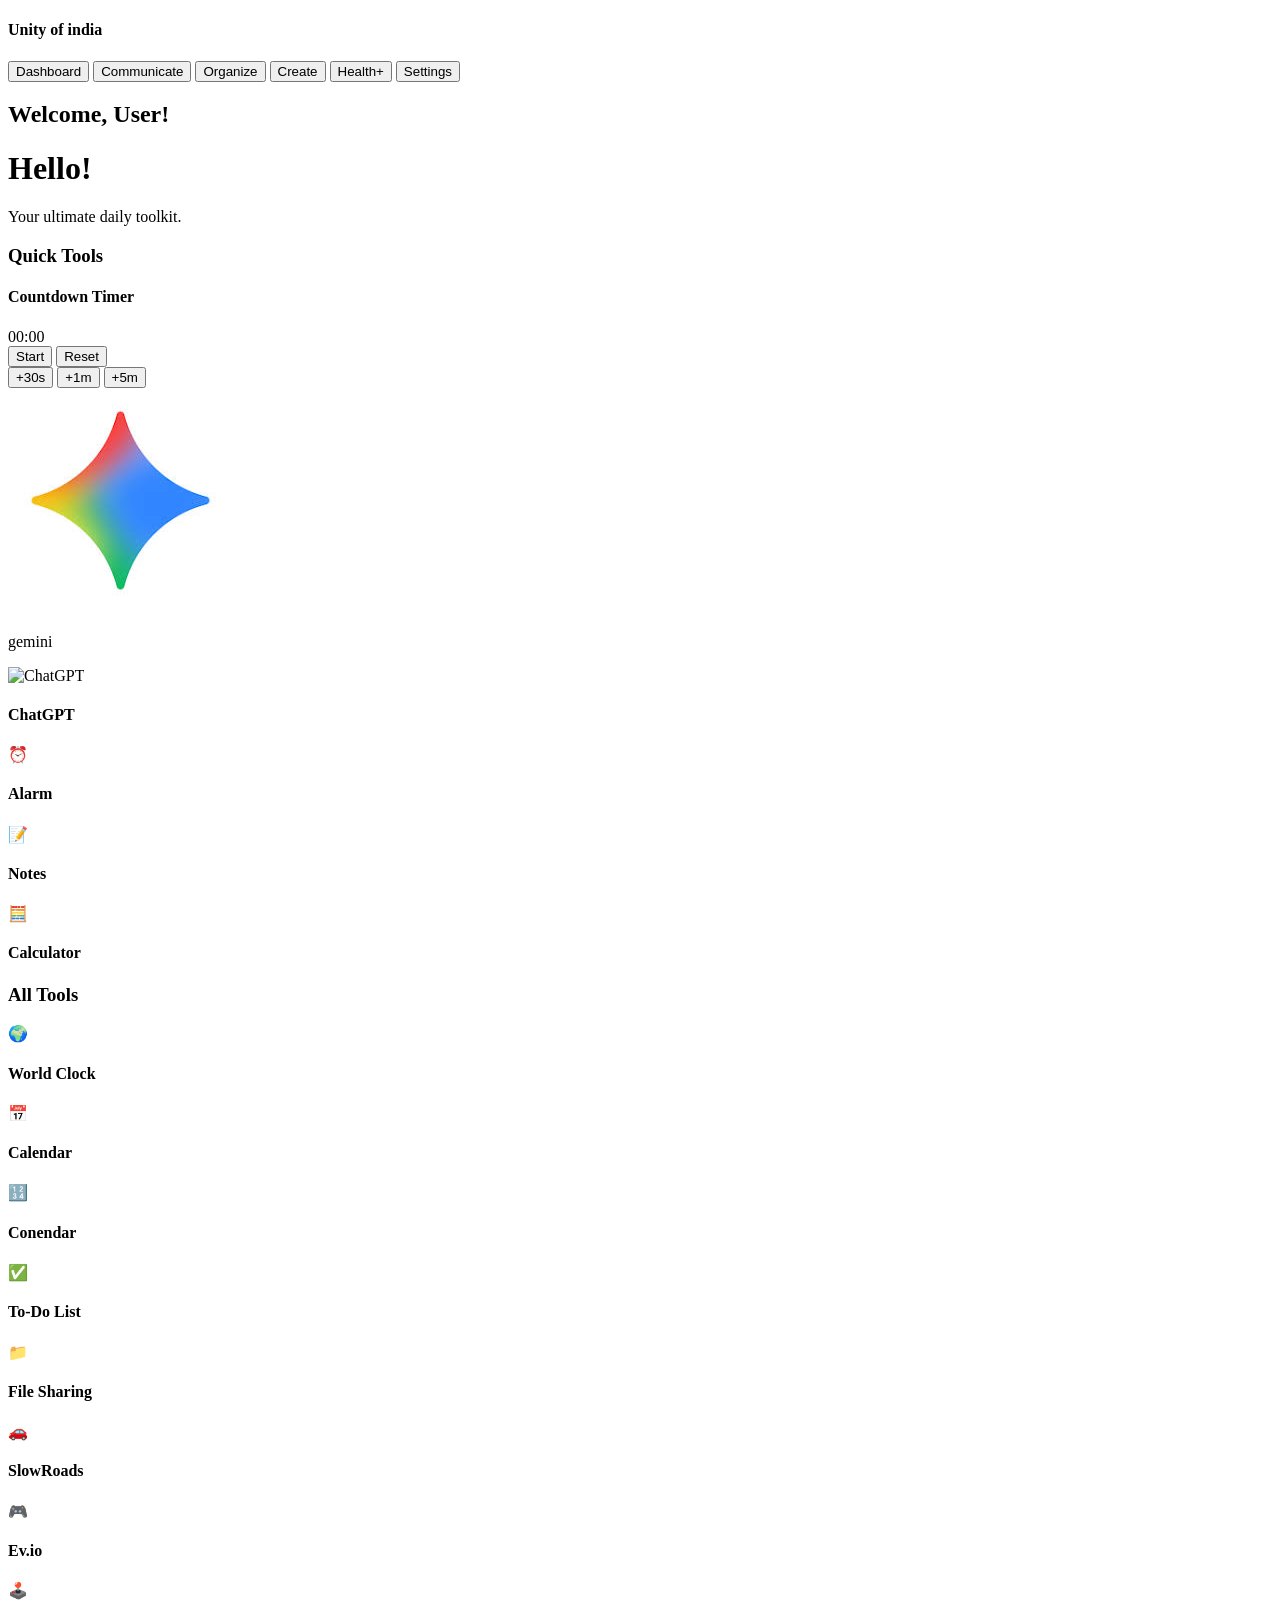
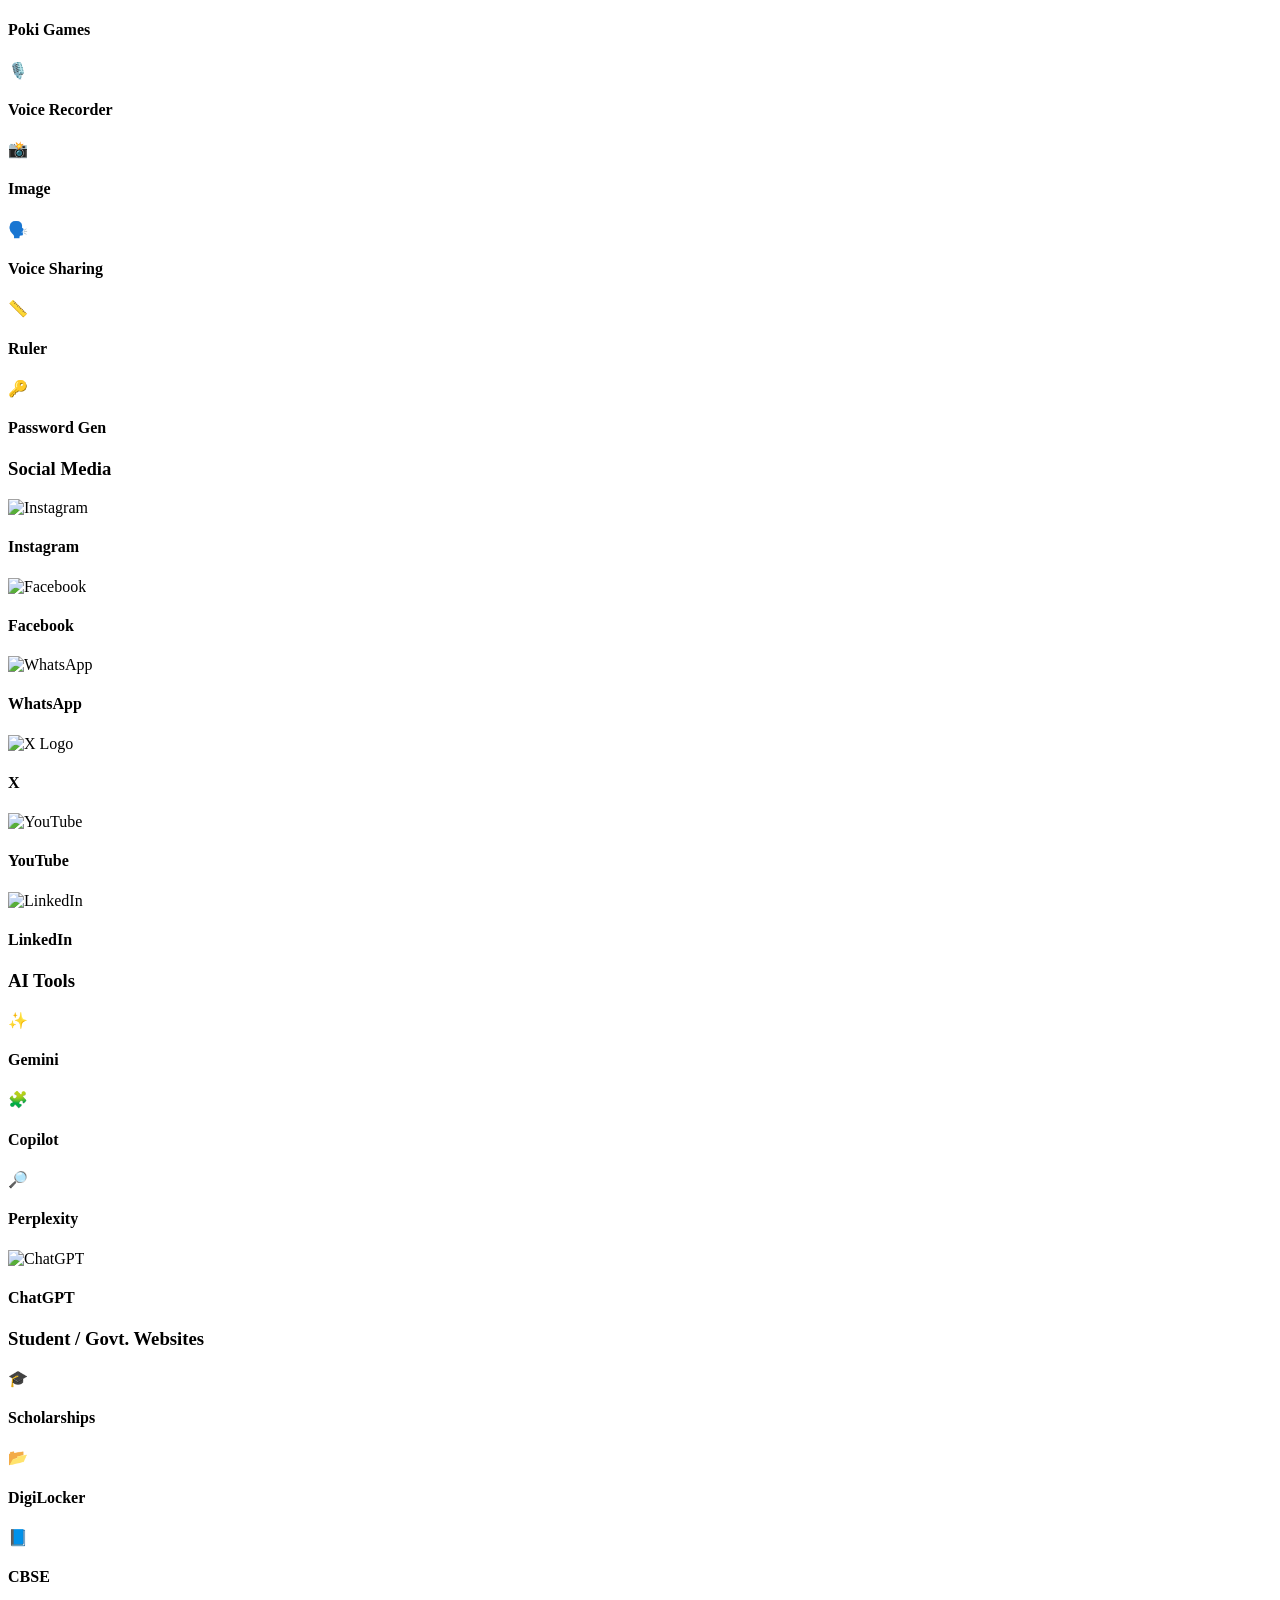
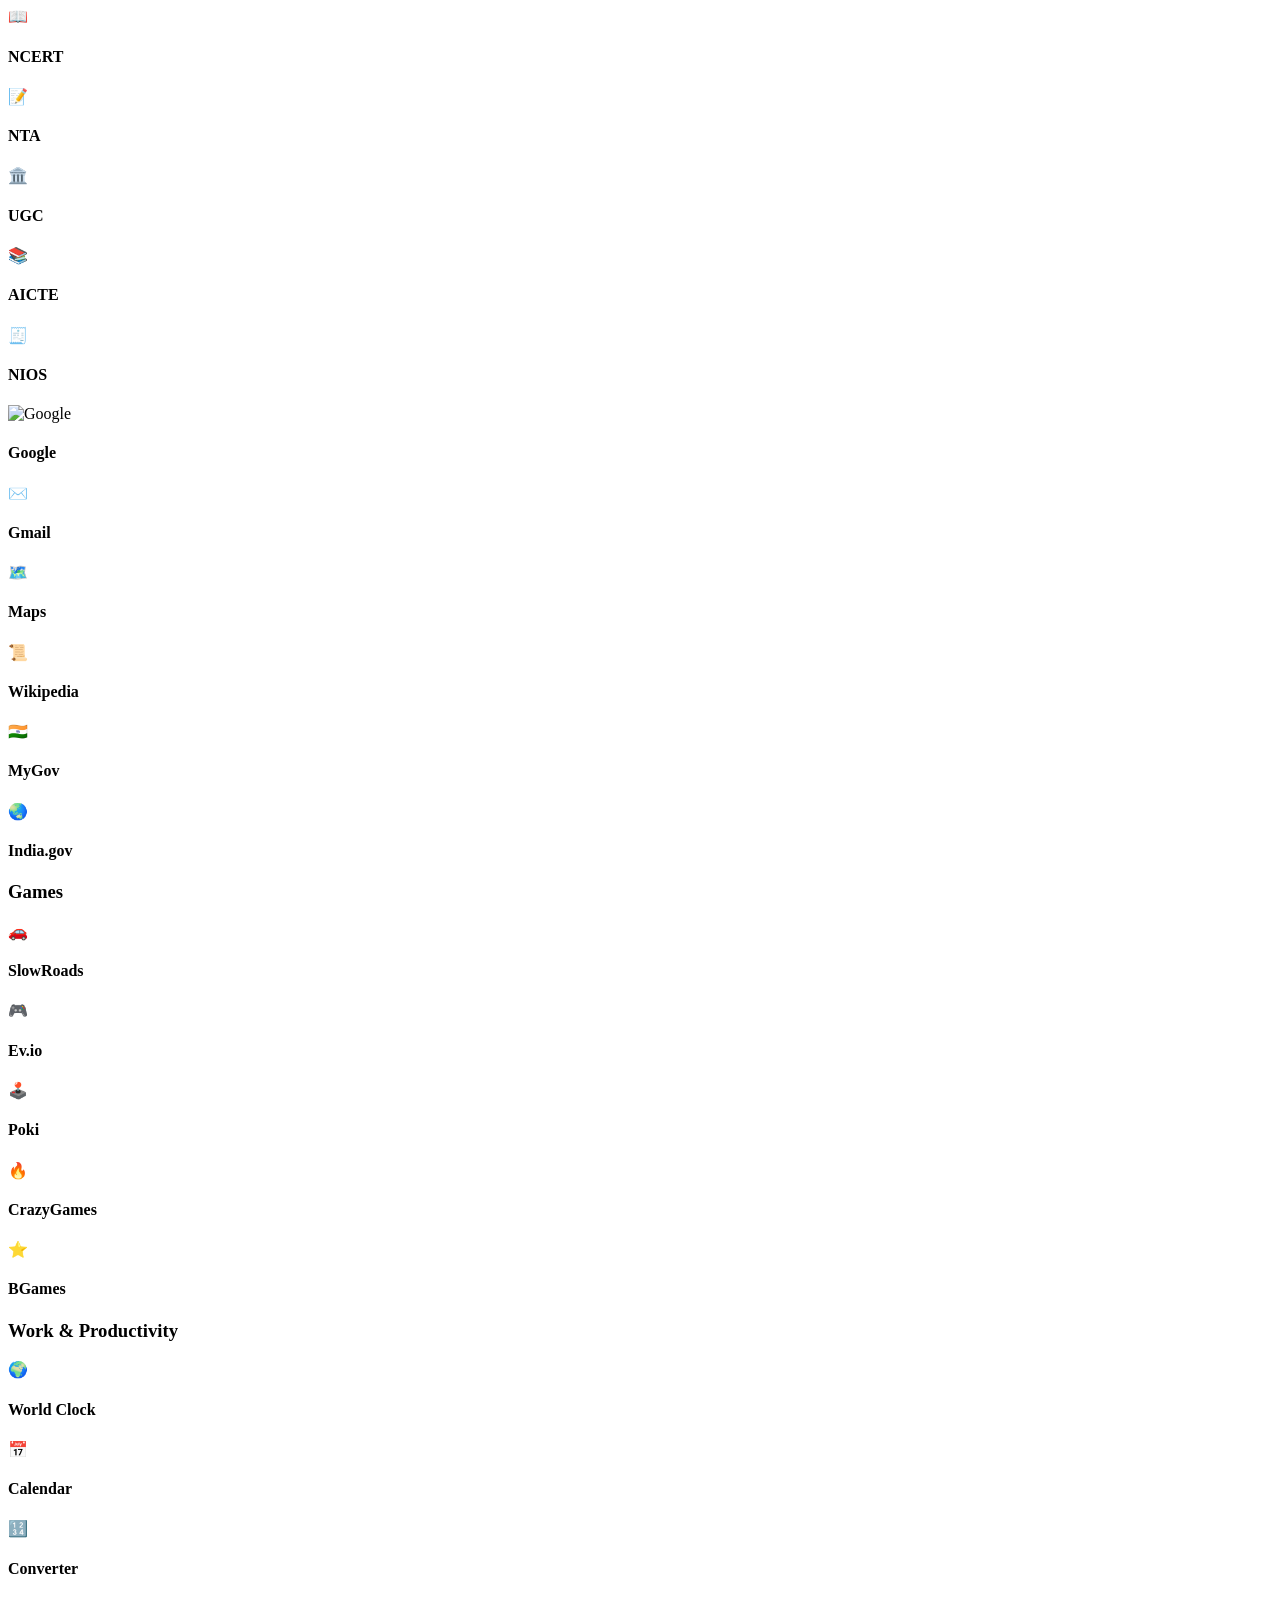
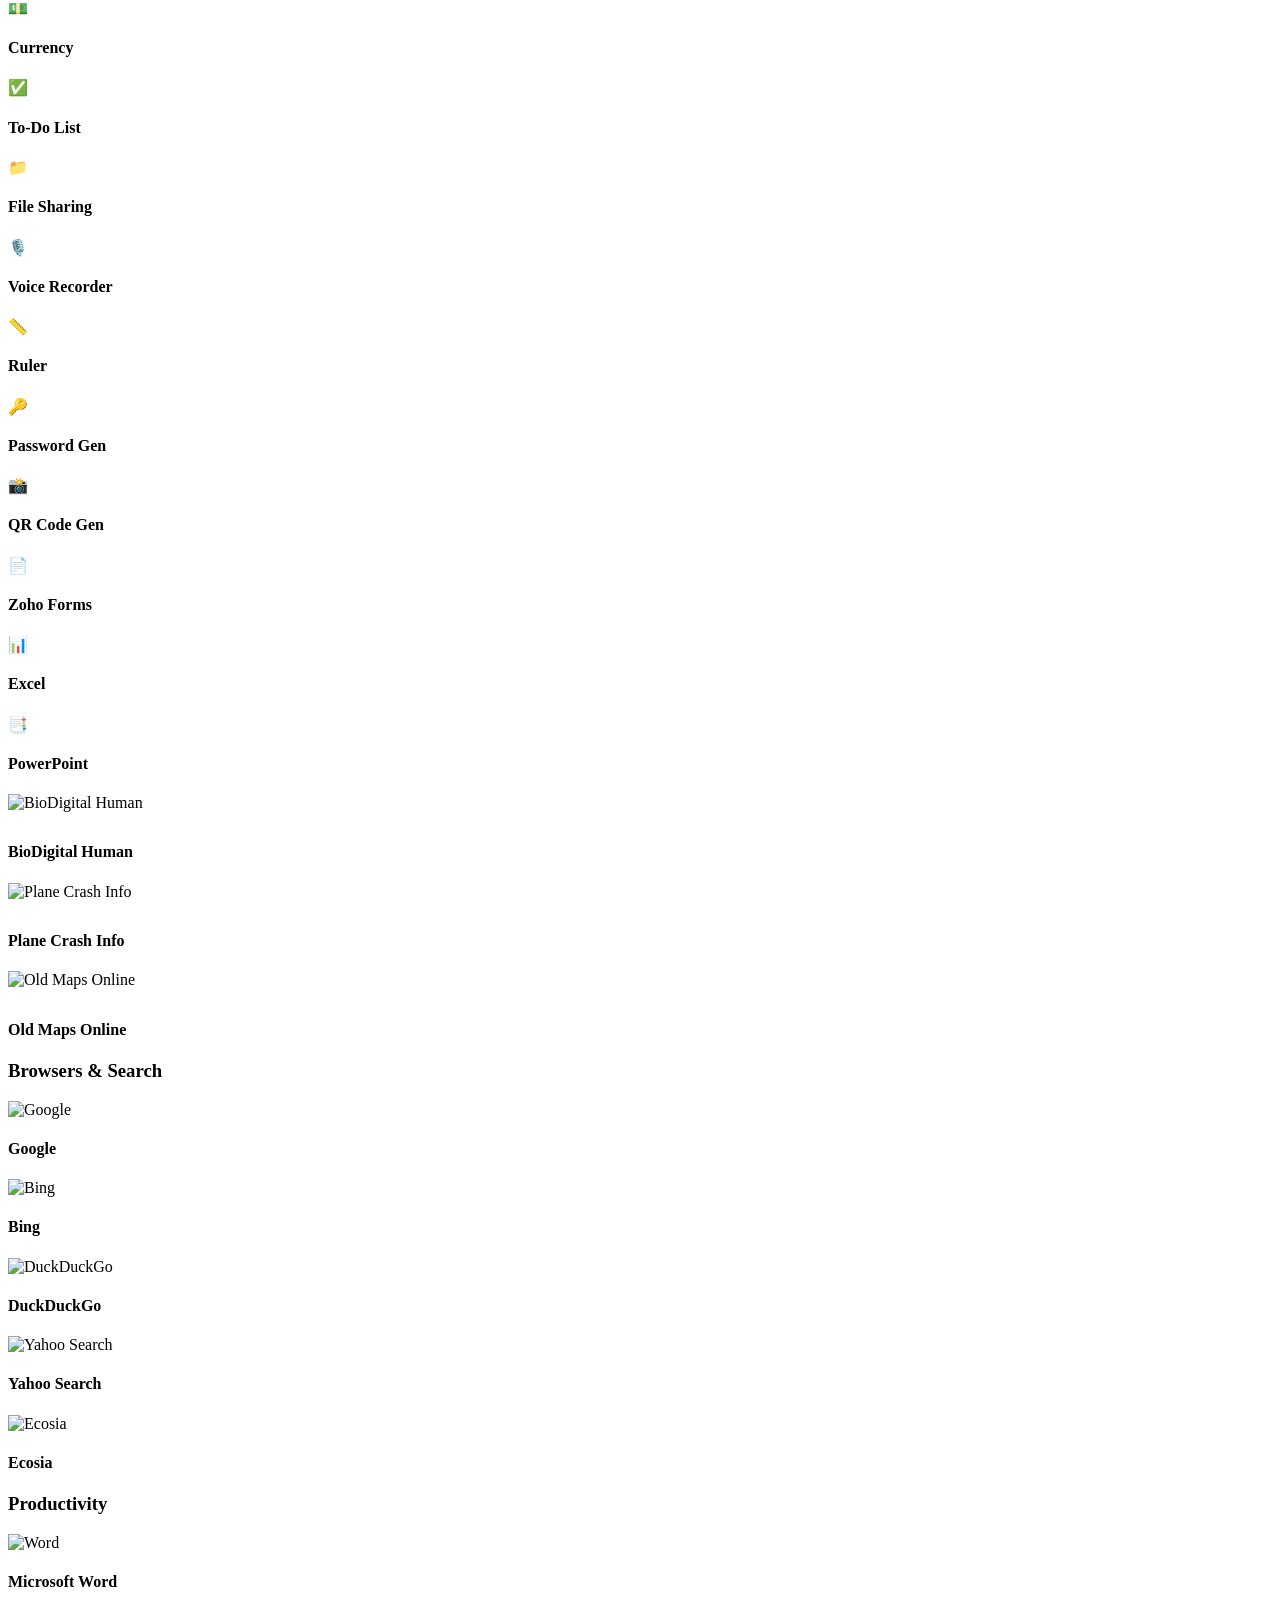
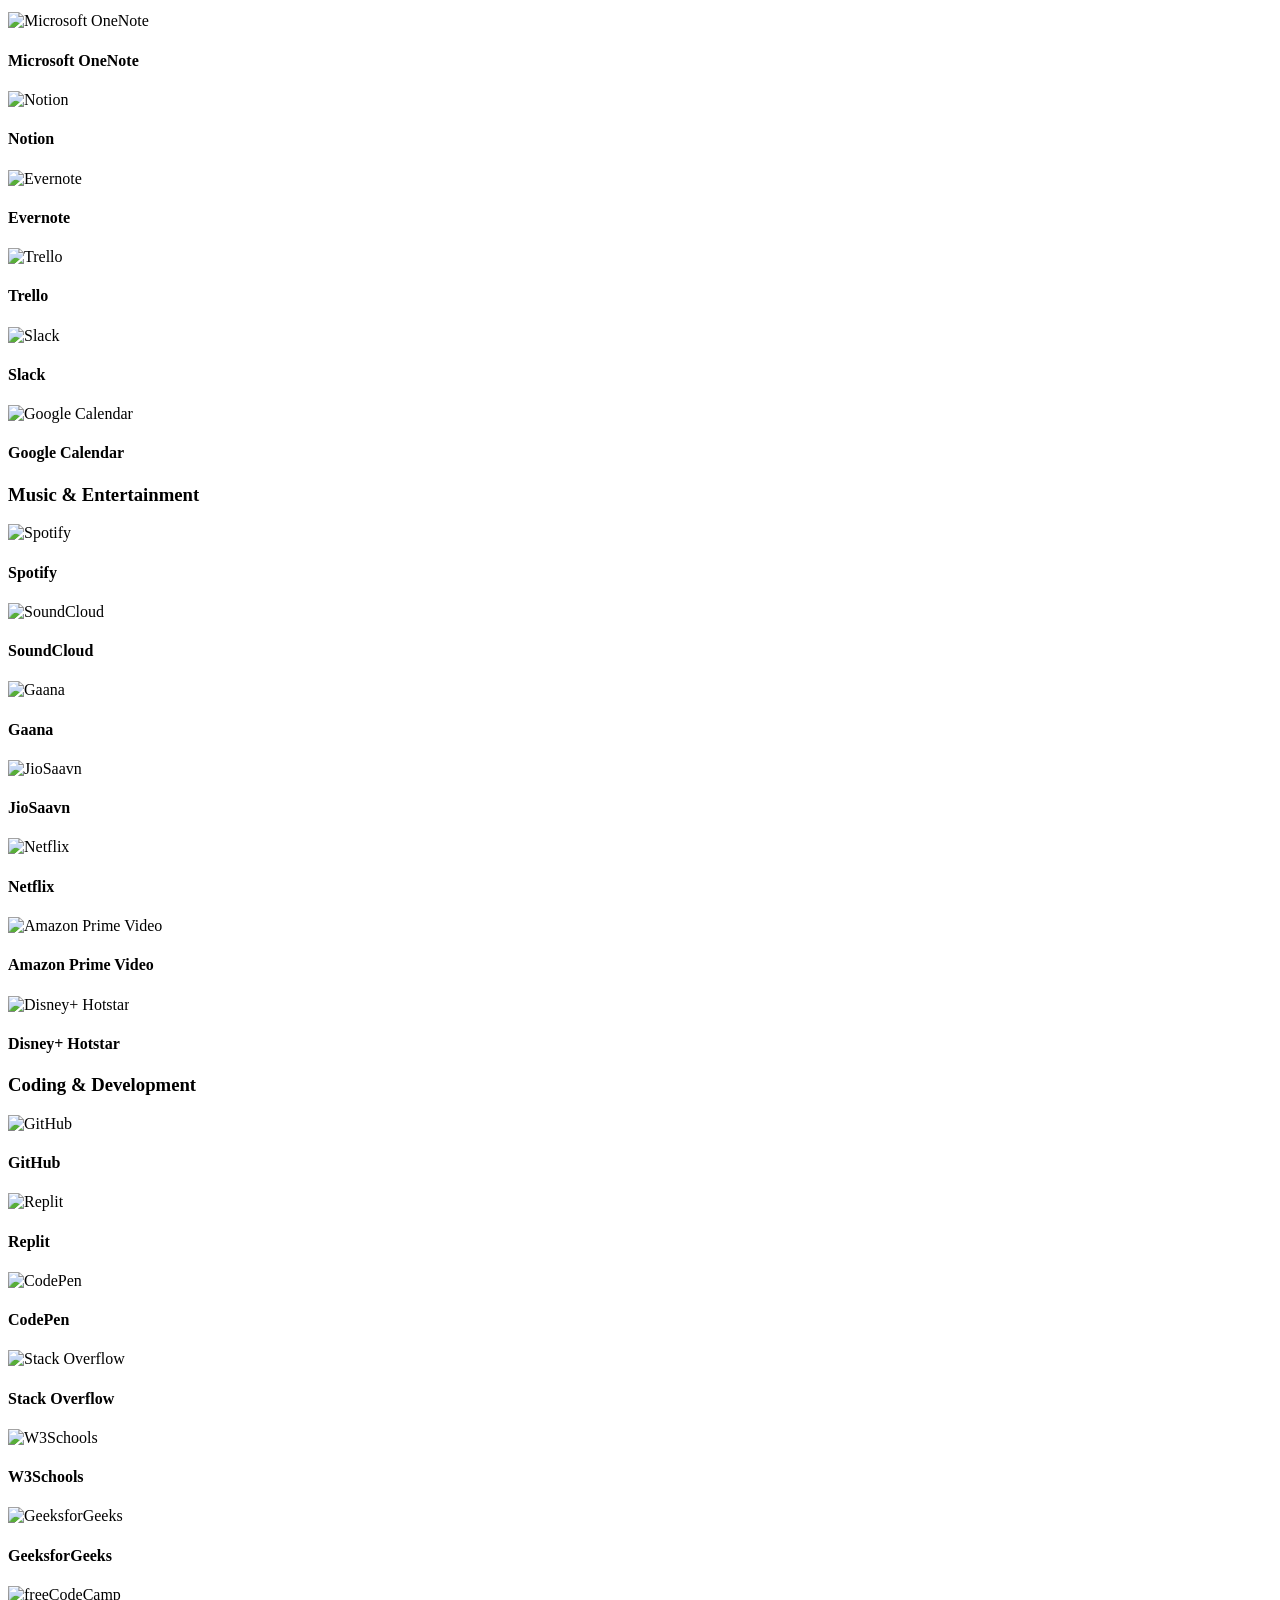
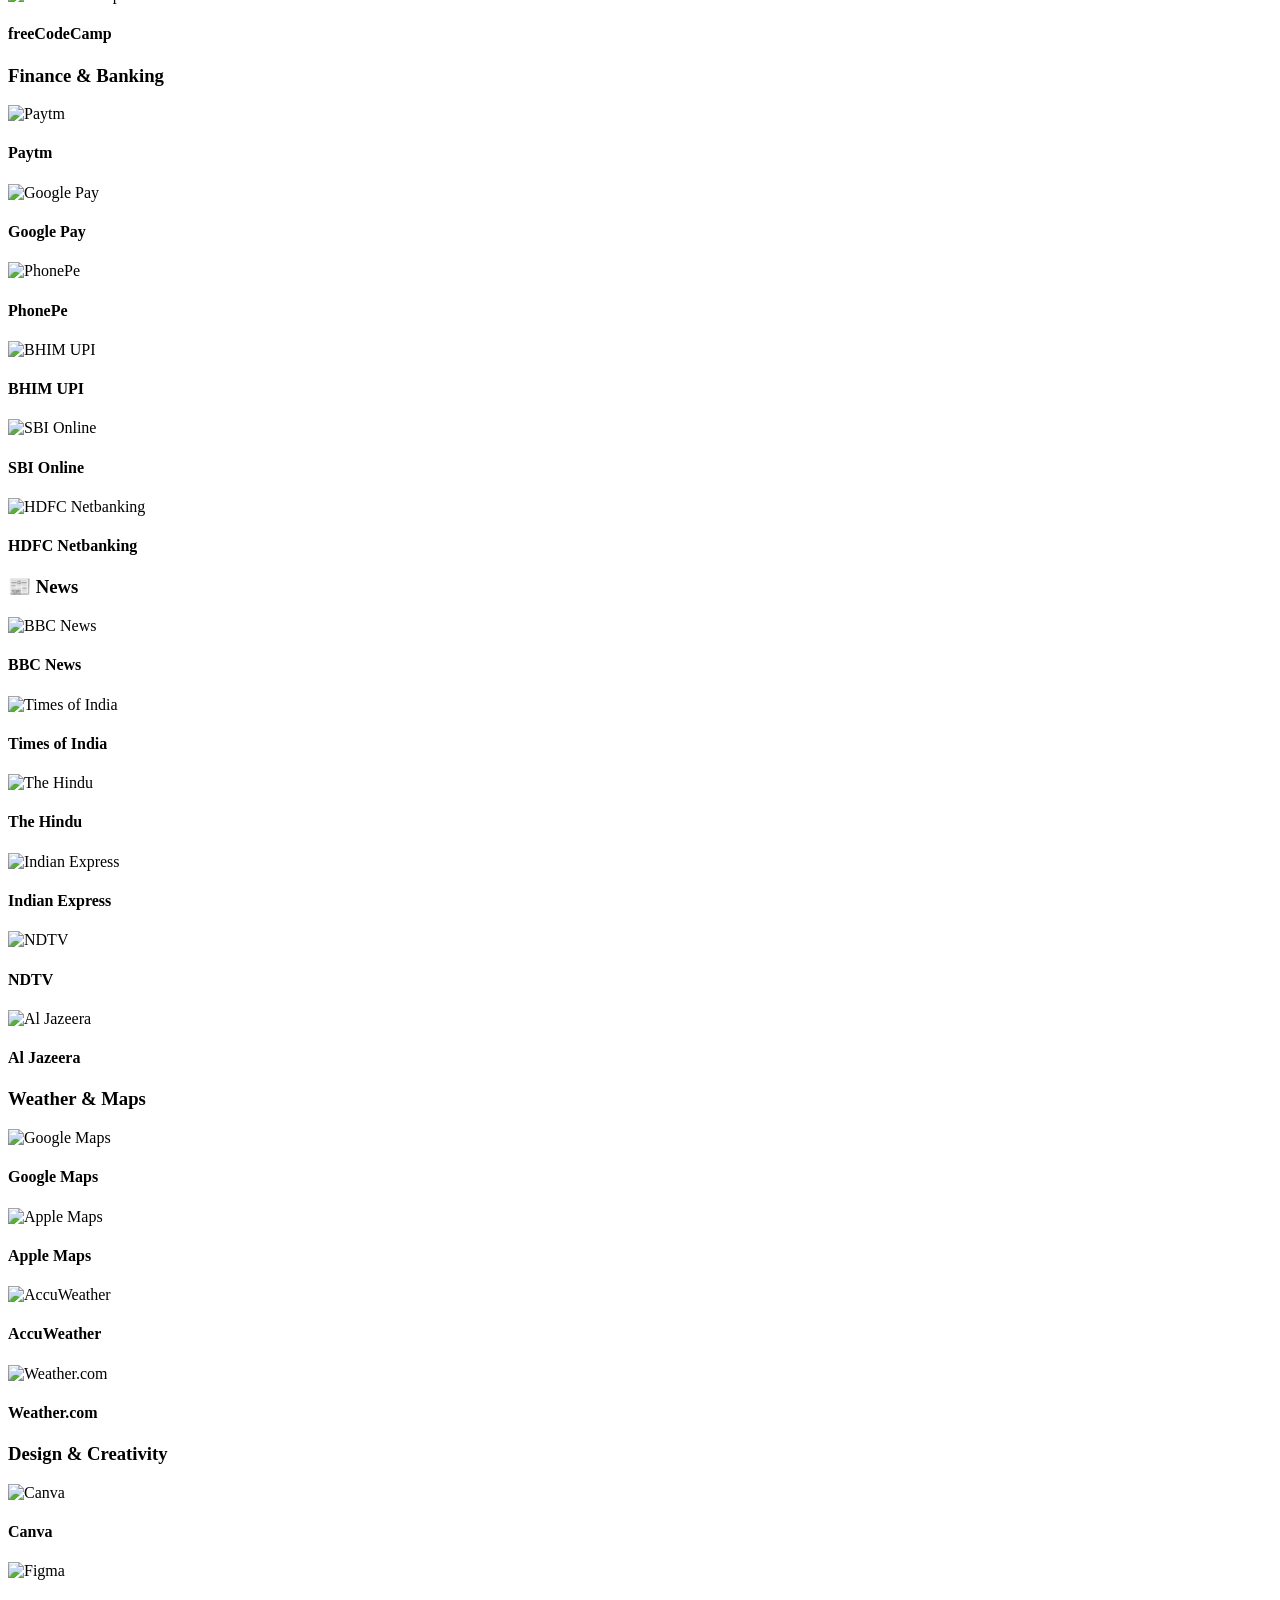
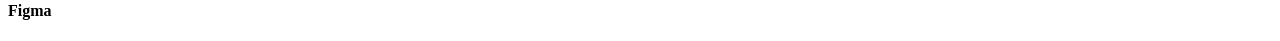
==== index.html @ 58bbf20a "Update and rename main.html to index.html" ====
<!DOCTYPE html>
<html lang="en">
<head>
    <meta charset="UTF-8">
    <meta name="viewport" content="width=device-width, initial-scale=1.0">
    <meta name="google-site-verification: googlec606d2f35ebac8c4.html"> 
    <meta name="google-site-verification" content="P47e6KQP6xWmtsBZVVSOe-TnTjW8kI8f5TGf6SngSkE" />
    <title>Futuristic UI Mockup - Unity of india</title>
    <link href="https://fonts.googleapis.com/css2?family=Montserrat:wght@400;700&display=swap" rel="stylesheet">
    <link rel="stylesheet" href="styles.css"> <!-- Link to external CSS -->
    </head>
<body>
    <div class="container">
        <!-- Sidebar -->
        <div class="sidebar">
            <h4 class="sidebar-logo-text">Unity of india</h4>
            <button class="sidebar-button active">Dashboard</button>
            <button class="sidebar-button">Communicate</button>
            <button class="sidebar-button">Organize</button>
            <button class="sidebar-button">Create</button>
            <button class="sidebar-button">Health+</button>
            <button class="sidebar-button">Settings</button>
        </div>

        <!-- Main Content Area (Glassmorphism Panel) -->
        <div class="glass-panel">
            <h2 class="welcome-heading">Welcome, User!</h2>
            <h1 class="title">Hello!</h1>
             <p id="currentTime"></p>            
            <p class="tagline">Your ultimate daily toolkit.</p>

            <h3>Quick Tools</h3>
            <div class="tool-grid quick-tools-grid">
                <!-- Fully functional Timer Widget -->
                <div class="tool-card timer-card">
                    <h4>Countdown Timer</h4>
                    <div class="timer-display" id="timerDisplay">00:00</div>
                    <div class="timer-controls">
                        <button class="timer-btn" id="startStopBtn">Start</button>
                        <button class="timer-btn" id="resetBtn">Reset</button>
                    </div>
                    <div class="timer-add-time">
                        <button class="timer-add-btn" data-time="30">+30s</button>
                        <button class="timer-add-btn" data-time="60">+1m</button>
                        <button class="timer-add-btn" data-time="300">+5m</button>
                    </div>
                </div>

                <div class="tool-card" onclick="window.open('https://gemini.google.com/', '_blank')">
                    <img src="[data-uri]" alt="gemini">
                    <p>gemini</p>
                </div>
                <div class="tool-card" onclick="window.open('https://chat.openai.com/', '_blank')">
                    <div class="card-icon-placeholder"><img class="social-logo" src="https://upload.wikimedia.org/wikipedia/commons/0/04/ChatGPT_logo.svg" alt="ChatGPT" /></div>
                    <h4>ChatGPT</h4>
                </div>
                 <div class="tool-card" onclick="window.open('https://vclock.com/', '_blank')">
                    <div class="card-icon-placeholder">⏰</div>
                    <h4>Alarm</h4>
                </div>
                <div class="tool-card" onclick="window.open('https://onlinenotepad.org/notepad', '_blank')">
                    <div class="card-icon-placeholder">📝</div>
                    <h4>Notes</h4>
                </div>
                <div class="tool-card" onclick="window.open('https://www.calculator.net/', '_blank')">
                    <div class="card-icon-placeholder">🧮</div>
                    <h4>Calculator</h4>
                </div>
            </div>

            <h3>All Tools</h3>
            <!-- First row of All Tools -->
            <div class="tool-grid">
                <div class="tool-card" onclick="window.open('https://www.timeanddate.com/worldclock/', '_blank')">
                    <div class="card-icon-placeholder">🌍</div>
                    <h4>World Clock</h4>
                </div>
                <div class="tool-card" onclick="window.open('https://www.timeanddate.com/calendar/', '_blank')">
                    <div class="card-icon-placeholder">📅</div>
                    <h4>Calendar</h4>
                </div>
                <div class="tool-card" onclick="window.open('https://conendara.com/', '_blank')">
                    <div class="card-icon-placeholder">🔢</div>
                    <h4>Conendar</h4>
                </div>
            </div>
            <!-- Second row of All Tools -->
            <div class="tool-grid">
                <div class="tool-card" onclick="window.open('https://www.todoist.com/', '_blank')">
                    <div class="card-icon-placeholder">✅</div>
                    <h4>To-Do List</h4>
                </div>
                <div class="tool-card" onclick="window.open('https://files.community/', '_blank')">
                    <div class="card-icon-placeholder">📁</div>
                    <h4>File Sharing</h4>
                </div>
                 <div class="tool-card" onclick="window.open('https://slowroads.io/', '_blank')">
                    <div class="card-icon-placeholder">🚗</div>
                    <h4>SlowRoads</h4>
                </div>
            </div>
            <!-- Third row of All Tools -->
            <div class="tool-grid">
                <div class="tool-card" onclick="window.open('https://ev.io/', '_blank')">
                    <div class="card-icon-placeholder">🎮</div>
                    <h4>Ev.io</h4>
                </div>
                <div class="tool-card" onclick="window.open('https://poki.com/', '_blank')">
                    <div class="card-icon-placeholder">🕹️</div>
                    <h4>Poki Games</h4>
                </div>
                <div class="tool-card" onclick="window.open('https://online-voice-recorder.com/', '_blank')">
                    <div class="card-icon-placeholder">🎙️</div>
                    <h4>Voice Recorder</h4>
                </div>
            </div>
            <!-- Fourth row of All Tools -->
            <div class="tool-grid">
                <div class="tool-card" onclick="window.open('https://ev.io/', '_blank')">
                    <div class="card-icon-placeholder">📸</div>
                    <h4>Image</h4>
                </div>
                <div class="tool-card" onclick="window.open('https://voice-sharing.com/', '_blank')">
                    <div class="card-icon-placeholder">🗣️</div>
                    <h4>Voice Sharing</h4>
                </div>
                <div class="tool-card" onclick="window.open('https://www.piliapp.com/actual-size/cm-ruler/', '_blank')">
                    <div class="card-icon-placeholder">📏</div>
                    <h4>Ruler</h4>
                </div>
            </div>
            <!-- Fifth row of All Tools -->
            <div class="tool-grid">
                 <div class="tool-card" onclick="window.open('https://www.dashlane.com/features/password-generator', '_blank')">
                    <div class="card-icon-placeholder">🔑</div>
                    <h4>Password Gen</h4
            </div>


            <!-- Social Media - using the tool-grid for consistency -->
            <h3>Social Media</h3>
            <div class="tool-grid">
                <div class="tool-card" onclick="window.open('https://www.instagram.com/', '_blank')">
                    <div class="card-icon-placeholder"><img class="social-logo" src="https://upload.wikimedia.org/wikipedia/commons/a/a5/Instagram_icon.png" alt="Instagram" /></div>
                    <h4>Instagram</h4>
                </div>
                <div class="tool-card" onclick="window.open('https://www.facebook.com/', '_blank')">
                    <div class="card-icon-placeholder"><img class="social-logo" src="https://upload.wikimedia.org/wikipedia/commons/1/1b/Facebook_icon.svg" alt="Facebook" /></div>
                    <h4>Facebook</h4>
                </div>
                <div class="tool-card" onclick="window.open('https://wa.me/', '_blank')">
                    <div class="card-icon-placeholder"><img class="social-logo" src="https://upload.wikimedia.org/wikipedia/commons/6/6b/WhatsApp.svg" alt="WhatsApp" /></div>
                    <h4>WhatsApp</h4>
                </div>
                <div class="tool-card" onclick="window.open('https://x.com/', '_blank')">
                    <div class="card-icon-placeholder"><img class="social-logo" src="https://upload.wikimedia.org/wikipedia/commons/c/ce/X_logo_2023.svg" alt="X Logo" /></div>
                    <h4>X</h4>
                </div>
                <div class="tool-card" onclick="window.open('https://www.youtube.com/', '_blank')">
                    <div class="card-icon-placeholder"><img class="social-logo" src="https://upload.wikimedia.org/wikipedia/commons/b/b8/YouTube_Logo_2017.svg" alt="YouTube" /></div>
                    <h4>YouTube</h4>
                </div>
                <div class="tool-card" onclick="window.open('https://www.linkedin.com/', '_blank')">
                    <div class="card-icon-placeholder"><img class="social-logo" src="https://upload.wikimedia.org/wikipedia/commons/8/81/LinkedIn_icon.svg" alt="LinkedIn" /></div>
                    <h4>LinkedIn</h4>
                </div>
            </div>

            <!-- AI Tools -->
            <h3>AI Tools</h3>
            <div class="tool-grid">
                <div class="tool-card" onclick="window.open('https://gemini.google.com/', '_blank')">
                    <div class="card-icon-placeholder">✨</div>
                    <h4>Gemini</h4>
                </div>
                <div class="tool-card" onclick="window.open('https://copilot.microsoft.com/', '_blank')">
                    <div class="card-icon-placeholder">🧩</div>
                    <h4>Copilot</h4>
                </div>
                <div class="tool-card" onclick="window.open('https://www.perplexity.ai/', '_blank')">
                    <div class="card-icon-placeholder">🔎</div>
                    <h4>Perplexity</h4>
                </div>
                <div class="tool-card" onclick="window.open('https://chat.openai.com/', '_blank')">
                    <div class="card-icon-placeholder"><img class="social-logo" src="https://upload.wikimedia.org/wikipedia/commons/0/04/ChatGPT_logo.svg" alt="ChatGPT" /></div>
                    <h4>ChatGPT</h4>
                </div>
            </div>

            <!-- Student / Gov. Websites -->
            <h3>Student / Govt. Websites</h3>
            <div class="tool-grid">
                <div class="tool-card" onclick="window.open('https://scholarships.gov.in/', '_blank')">
                    <div class="card-icon-placeholder">🎓</div>
                    <h4>Scholarships</h4>
                </div>
                <div class="tool-card" onclick="window.open('https://www.digilocker.gov.in/', '_blank')">
                    <div class="card-icon-placeholder">📂</div>
                    <h4>DigiLocker</h4>
                </div>
                <div class="tool-card" onclick="window.open('https://www.cbse.gov.in/', '_blank')">
                    <div class="card-icon-placeholder">📘</div>
                    <h4>CBSE</h4>
                </div>
                <div class="tool-card" onclick="window.open('https://ncert.nic.in/', '_blank')">
                    <div class="card-icon-placeholder">📖</div>
                    <h4>NCERT</h4>
                </div>
                <div class="tool-card" onclick="window.open('https://www.nta.ac.in/', '_blank')">
                    <div class="card-icon-placeholder">📝</div>
                    <h4>NTA</h4>
                </div>
                <div class="tool-card" onclick="window.open('https://www.ugc.ac.in/', '_blank')">
                    <div class="card-icon-placeholder">🏛️</div>
                    <h4>UGC</h4>
                </div>
                <div class="tool-card" onclick="window.open('https://www.aicte-india.org/', '_blank')">
                    <div class="card-icon-placeholder">📚</div>
                    <h4>AICTE</h4>
                </div>
                <div class="tool-card" onclick="window.open('https://nios.ac.in/', '_blank')">
                    <div class="card-icon-placeholder">🧾</div>
                    <h4>NIOS</h4>
                </div>
                <div class="tool-card" onclick="window.open('https://www.google.com', '_blank')">
                  <img src="https://upload.wikimedia.org/wikipedia/commons/2/2f/Google_2015_logo.svg" alt="Google">
                  <h4>Google</h4>
                  </div>
                <div class="tool-card" onclick="window.open('https://mail.google.com/', '_blank')">
                    <div class="card-icon-placeholder">✉️</div>
                    <h4>Gmail</h4>
                </div>
                <div class="tool-card" onclick="window.open('https://maps.google.com/', '_blank')">
                    <div class="card-icon-placeholder">🗺️</div>
                    <h4>Maps</h4>
                </div>
                <div class="tool-card" onclick="window.open('https://www.wikipedia.org/', '_blank')">
                    <div class="card-icon-placeholder">📜</div>
                    <h4>Wikipedia</h4>
                </div>
                <div class="tool-card" onclick="window.open('https://www.mygov.in/', '_blank')">
                    <div class="card-icon-placeholder">🇮🇳</div>
                    <h4>MyGov</h4>
                </div>
                <div class="tool-card" onclick="window.open('https://www.india.gov.in/', '_blank')">
                    <div class="card-icon-placeholder">🌏</div>
                    <h4>India.gov</h4>
                </div>
            </div>

            <!-- Games -->
            <h3>Games</h3>
            <div class="tool-grid">
                <div class="tool-card" onclick="window.open('https://slowroads.io/', '_blank')">
                    <div class="card-icon-placeholder">🚗</div>
                    <h4>SlowRoads</h4>
                </div>
                <div class="tool-card" onclick="window.open('https://ev.io/', '_blank')">
                    <div class="card-icon-placeholder">🎮</div>
                    <h4>Ev.io</h4>
                </div>
                <div class="tool-card" onclick="window.open('https://poki.com/', '_blank')">
                    <div class="card-icon-placeholder">🕹️</div>
                    <h4>Poki</h4>
                </div>
                <div class="tool-card" onclick="window.open('https://www.crazygames.com/', '_blank')">
                    <div class="card-icon-placeholder">🔥</div>
                    <h4>CrazyGames</h4>
                </div>
                <div class="tool-card" onclick="window.open('https://www.bgames.com/', '_blank')">
                    <div class="card-icon-placeholder">⭐</div>
                    <h4>BGames</h4>
                </div>
            </div>

            <!-- Work & Productivity -->
            <h3>Work & Productivity</h3>
            <div class="tool-grid">
                <div class="tool-card" onclick="window.open('https://www.timeanddate.com/worldclock/', '_blank')">
                    <div class="card-icon-placeholder">🌍</div>
                    <h4>World Clock</h4>
                </div>
                <div class="tool-card" onclick="window.open('https://www.timeanddate.com/calendar/', '_blank')">
                    <div class="card-icon-placeholder">📅</div>
                    <h4>Calendar</h4>
                </div>
                <div class="tool-card" onclick="window.open('https://www.unitconverters.net/', '_blank')">
                    <div class="card-icon-placeholder">🔢</div>
                    <h4>Converter</h4>
                </div>
                <div class="tool-card" onclick="window.open('https://www.xe.com/currencyconverter/', '_blank')">
                    <div class="card-icon-placeholder">💵</div>
                    <h4>Currency</h4>
                </div>
                <div class="tool-card" onclick="window.open('https://www.todoist.com/', '_blank')">
                    <div class="card-icon-placeholder">✅</div>
                    <h4>To-Do List</h4>
                </div>
                 <div class="tool-card" onclick="window.open('https://files.community/', '_blank')">
                    <div class="card-icon-placeholder">📁</div>
                    <h4>File Sharing</h4>
                </div>
                <div class="tool-card" onclick="window.open('https://online-voice-recorder.com/', '_blank')">
                    <div class="card-icon-placeholder">🎙️</div>
                    <h4>Voice Recorder</h4>
                </div>
                <div class="tool-card" onclick="window.open('https://www.piliapp.com/actual-size/cm-ruler/', '_blank')">
                    <div class="card-icon-placeholder">📏</div>
                    <h4>Ruler</h4>
                </div>
                <div class="tool-card" onclick="window.open('https://www.dashlane.com/features/password-generator', '_blank')">
                    <div class="card-icon-placeholder">🔑</div>
                    <h4>Password Gen</h4>
                </div>
                 <div class="tool-card" onclick="window.open('https://www.the-qrcode-generator.com/', '_blank')">
                    <div class="card-icon-placeholder">📸</div>
                    <h4>QR Code Gen</h4>
                </div>
                <div class="tool-card" onclick="window.open('https://www.zoho.com/forms/', '_blank')">
                    <div class="card-icon-placeholder">📄</div>
                    <h4>Zoho Forms</h4>
                </div>
                <div class="tool-card" onclick="window.open('https://excel.cloud.microsoft/', '_blank')">
                    <div class="card-icon-placeholder">📊</div>
                    <h4>Excel</h4>
                </div>
                <div class="tool-card" onclick="window.open('https://powerpoint.office.com/', '_blank')">
                    <div class="card-icon-placeholder">📑</div>
                    <h4>PowerPoint</h4>
                </div>
            </div>
            <!-- BioDigital Human, Plane Crash Info, Old Maps Online -->
            <div class="tool-grid">
                <div class="tool-card" onclick="window.open('https://human.biodigital.com/', '_blank')">
                    <img src="https://human.biodigital.com/favicon.ico" alt="BioDigital Human" style="width:40px; height:40px; object-fit:contain; margin-bottom:10px;">
                    <h4>BioDigital Human</h4>
                </div>
                <div class="tool-card" onclick="window.open('https://www.planecrashinfo.com/', '_blank')">
                    <img src="https://www.planecrashinfo.com/favicon.ico" alt="Plane Crash Info" style="width:40px; height:40px; object-fit:contain; margin-bottom:10px;">
                    <h4>Plane Crash Info</h4>
                </div>
                <div class="tool-card" onclick="window.open('https://www.oldmapsonline.org/en', '_blank')">
                    <img src="https://cdn-icons-png.flaticon.com/512/3943/3943662.png" alt="Old Maps Online" style="width:40px; height:40px; object-fit:contain; margin-bottom:10px;">
                    <h4>Old Maps Online</h4>
                </div>
            </div>

            <!-- Browsers & Search -->
            <h3>Browsers & Search</h3>
            <div class="tool-grid">
                <div class="tool-card" onclick="window.open('https://www.google.com', '_blank')">
                    <img src="https://www.google.com/favicon.ico" alt="Google">
                    <h4>Google</h4>
                </div>
                <div class="tool-card" onclick="window.open('https://www.bing.com', '_blank')">
                    <img src="https://www.bing.com/sa/simg/favicon-2x.ico" alt="Bing">
                    <h4>Bing</h4>
                </div>
                <div class="tool-card" onclick="window.open('https://duckduckgo.com', '_blank')">
                    <img src="https://duckduckgo.com/favicon.ico" alt="DuckDuckGo">
                    <h4>DuckDuckGo</h4>
                </div>
                <div class="tool-card" onclick="window.open('https://in.search.yahoo.com', '_blank')">
                    <img src="https://s.yimg.com/rz/l/favicon.ico" alt="Yahoo Search">
                    <h4>Yahoo Search</h4>
                </div>
                <div class="tool-card" onclick="window.open('https://www.ecosia.org', '_blank')">
                    <img src="https://www.ecosia.org/favicon.ico" alt="Ecosia">
                    <h4>Ecosia</h4>
                </div>
            </div>

            <!-- Productivity -->
            <h3>Productivity</h3>
            <div class="tool-grid">
                <div class="tool-card" onclick="window.open('https://office.com/launch/word', '_blank')">
                    <img src="https://upload.wikimedia.org/wikipedia/commons/8/8d/Microsoft_Word_2013-2019_logo.svg" alt="Word">
                    <h4>Microsoft Word</h4>
                </div>
                <div class="tool-card" onclick="window.open('https://www.onenote.com', '_blank')">
                    <img src="https://cdn.jsdelivr.net/gh/simple-icons/simple-icons/icons/microsoftonenote.svg" alt="Microsoft OneNote">
                    <h4>Microsoft OneNote</h4>
                </div>
                <div class="tool-card" onclick="window.open('https://www.notion.so', '_blank')">
                    <img src="https://upload.wikimedia.org/wikipedia/commons/e/e9/Notion-logo.svg" alt="Notion">
                    <h4>Notion</h4>
                </div>
                <div class="tool-card" onclick="window.open('https://www.evernote.com', '_blank')">
                    <img src="https://evernote.com/favicon.ico" alt="Evernote">
                    <h4>Evernote</h4>
                </div>
                <div class="tool-card" onclick="window.open('https://trello.com', '_blank')">
                    <img src="https://trello.com/favicon.ico" alt="Trello">
                    <h4>Trello</h4>
                </div>
                <div class="tool-card" onclick="window.open('https://slack.com', '_blank')">
                    <img src="https://slack.com/favicon.ico" alt="Slack">
                    <h4>Slack</h4>
                </div>
                <div class="tool-card" onclick="window.open('https://calendar.google.com', '_blank')">
                    <img src="https://upload.wikimedia.org/wikipedia/commons/a/a5/Google_Calendar_icon_%282020%29.svg" alt="Google Calendar">
                    <h4>Google Calendar</h4>
                </div>
            </div>

            <!-- Music & Entertainment -->
            <h3>Music & Entertainment</h3>
            <div class="tool-grid">
                <div class="tool-card" onclick="window.open('https://www.spotify.com', '_blank')">
                    <img src="https://www.spotify.com/favicon.ico" alt="Spotify">
                    <h4>Spotify</h4>
                </div>
                <div class="tool-card" onclick="window.open('https://soundcloud.com', '_blank')">
                    <img src="https://soundcloud.com/favicon.ico" alt="SoundCloud">
                    <h4>SoundCloud</h4>
                </div>
                <div class="tool-card" onclick="window.open('https://gaana.com', '_blank')">
                    <img src="https://gaana.com/favicon.ico" alt="Gaana">
                    <h4>Gaana</h4>
                </div>
                <div class="tool-card" onclick="window.open('https://www.jiosaavn.com', '_blank')">
                    <img src="https://www.jiosaavn.com/favicon.ico" alt="JioSaavn">
                    <h4>JioSaavn</h4>
                </div>
                <div class="tool-card" onclick="window.open('https://www.netflix.com', '_blank')">
                    <img src="https://www.netflix.com/favicon.ico" alt="Netflix">
                    <h4>Netflix</h4>
                </div>
                <div class="tool-card" onclick="window.open('https://www.primevideo.com', '_blank')">
                    <img src="https://www.primevideo.com/favicon.ico" alt="Amazon Prime Video">
                    <h4>Amazon Prime Video</h4>
                </div>
                <div class="tool-card" onclick="window.open('https://www.hotstar.com', '_blank')">
                    <img src="https://www.hotstar.com/favicon.ico" alt="Disney+ Hotstar">
                    <h4>Disney+ Hotstar</h4>
                </div>
            </div>

            <!-- Coding & Development -->
            <h3>Coding & Development</h3>
            <div class="tool-grid">
                <div class="tool-card" onclick="window.open('https://github.com', '_blank')">
                    <img src="https://github.com/favicon.ico" alt="GitHub">
                    <h4>GitHub</h4>
                </div>
                <div class="tool-card" onclick="window.open('https://replit.com', '_blank')">
                    <img src="https://upload.wikimedia.org/wikipedia/commons/0/0e/Replit_logo.svg" alt="Replit">
                    <h4>Replit</h4>
                </div>
                <div class="tool-card" onclick="window.open('https://codepen.io', '_blank')">
                    <img src="https://codepen.io/favicon.ico" alt="CodePen">
                    <h4>CodePen</h4>
                </div>
                <div class="tool-card" onclick="window.open('https://stackoverflow.com', '_blank')">
                    <img src="https://stackoverflow.com/favicon.ico" alt="Stack Overflow">
                    <h4>Stack Overflow</h4>
                </div>
                <div class="tool-card" onclick="window.open('https://www.w3schools.com', '_blank')">
                    <img src="https://www.w3schools.com/favicon.ico" alt="W3Schools">
                    <h4>W3Schools</h4>
                </div>
                <div class="tool-card" onclick="window.open('https://www.geeksforgeeks.org', '_blank')">
                    <img src="https://www.geeksforgeeks.org/favicon.ico" alt="GeeksforGeeks">
                    <h4>GeeksforGeeks</h4>
                </div>
                <div class="tool-card" onclick="window.open('https://www.freecodecamp.org', '_blank')">
                    <img src="https://upload.wikimedia.org/wikipedia/commons/3/3e/FreeCodeCamp_logo.svg" alt="freeCodeCamp">
                    <h4>freeCodeCamp</h4>
                </div>
            </div>

            <!-- Finance & Banking -->
            <h3>Finance & Banking</h3>
            <div class="tool-grid">
                <div class="tool-card" onclick="window.open('https://paytm.com', '_blank')">
                    <img src="https://paytm.com/favicon.ico" alt="Paytm">
                    <h4>Paytm</h4>
                </div>
                <div class="tool-card" onclick="window.open('https://pay.google.com', '_blank')">
                    <img src="https://cdn.jsdelivr.net/gh/simple-icons/simple-icons/icons/googlepay.svg" alt="Google Pay">
                    <h4>Google Pay</h4>
                </div>
                <div class="tool-card" onclick="window.open('https://www.phonepe.com', '_blank')">
                    <img src="https://www.phonepe.com/favicon.ico" alt="PhonePe">
                    <h4>PhonePe</h4>
                </div>
                <div class="tool-card" onclick="window.open('https://www.bhimupi.org.in', '_blank')">
                    <img src="https://upload.wikimedia.org/wikipedia/commons/1/11/BHIM_Logo.svg" alt="BHIM UPI">
                    <h4>BHIM UPI</h4>
                </div>
                <div class="tool-card" onclick="window.open('https://www.onlinesbi.com', '_blank')">
                    <img src="https://upload.wikimedia.org/wikipedia/commons/0/0e/State_Bank_of_India_logo.svg" alt="SBI Online">
                    <h4>SBI Online</h4>
                </div>
                <div class="tool-card" onclick="window.open('https://www.hdfcbank.com', '_blank')">
                    <img src="https://companieslogo.com/img/orig/HDFCBANK.NS_BIG-adb6b7bb.png?t=1720244492" alt="HDFC Netbanking">
                    <h4>HDFC Netbanking</h4>
                </div>
            </div>

            <!-- News & Current Affairs -->
            <h3>📰 News</h3>
            <div class="tool-grid">
                <div class="tool-card" onclick="window.open('https://www.bbc.com/news', '_blank')">
                    <img src="https://www.bbc.com/favicon.ico" alt="BBC News">
                    <h4>BBC News</h4>
                </div>
                <div class="tool-card" onclick="window.open('https://timesofindia.indiatimes.com', '_blank')">
                    <img src="https://upload.wikimedia.org/wikipedia/commons/4/4c/Times_of_India_Logo.svg" alt="Times of India">
                    <h4>Times of India</h4>
                </div>
                <div class="tool-card" onclick="window.open('https://www.thehindu.com', '_blank')">
                    <img src="https://www.thehindu.com/favicon.ico" alt="The Hindu">
                    <h4>The Hindu</h4>
                </div>
                <div class="tool-card" onclick="window.open('https://indianexpress.com', '_blank')">
                    <img src="https://indianexpress.com/favicon.ico" alt="Indian Express">
                    <h4>Indian Express</h4>
                </div>
                <div class="tool-card" onclick="window.open('https://www.ndtv.com', '_blank')">
                    <img src="https://www.ndtv.com/favicon.ico" alt="NDTV">
                    <h4>NDTV</h4>
                </div>
                <div class="tool-card" onclick="window.open('https://www.aljazeera.com', '_blank')">
                    <img src="https://www.aljazeera.com/favicon.ico" alt="Al Jazeera">
                    <h4>Al Jazeera</h4>
                </div>
            </div>

            <!-- Weather & Maps -->
            <h3>Weather & Maps</h3>
            <div class="tool-grid">
                <div class="tool-card" onclick="window.open('https://maps.google.com', '_blank')">
                    <img src="https://maps.google.com/favicon.ico" alt="Google Maps">
                    <h4>Google Maps</h4>
                </div>
                <div class="tool-card" onclick="window.open('https://maps.apple.com', '_blank')">
                    <img src="https://www.apple.com/favicon.ico" alt="Apple Maps">
                    <h4>Apple Maps</h4>
                </div>
                <div class="tool-card" onclick="window.open('https://www.accuweather.com', '_blank')">
                    <img src="https://www.accuweather.com/favicon.ico" alt="AccuWeather">
                    <h4>AccuWeather</h4>
                </div>
                <div class="tool-card" onclick="window.open('https://weather.com', '_blank')">
                    <img src="https://weather.com/favicon.ico" alt="Weather.com">
                    <h4>Weather.com</h4>
                </div>
                
                </div>

            <!-- Design & Creativity -->
            <h3>Design & Creativity</h3>
            <div class="tool-grid">
                <div class="tool-card" onclick="window.open('https://www.canva.com', '_blank')">
                    <img src="https://www.canva.com/favicon.ico" alt="Canva">
                    <h4>Canva</h4>
                </div>
                <div class="tool-card" onclick="window.open('https://www.figma.com', '_blank')">
                    <img src="https://upload.wikimedia.org/wikipedia/commons/3/33/Figma-logo.svg" alt="Figma">
                    <h4>Figma</h4>
                </div>
                <div class="tool-card"
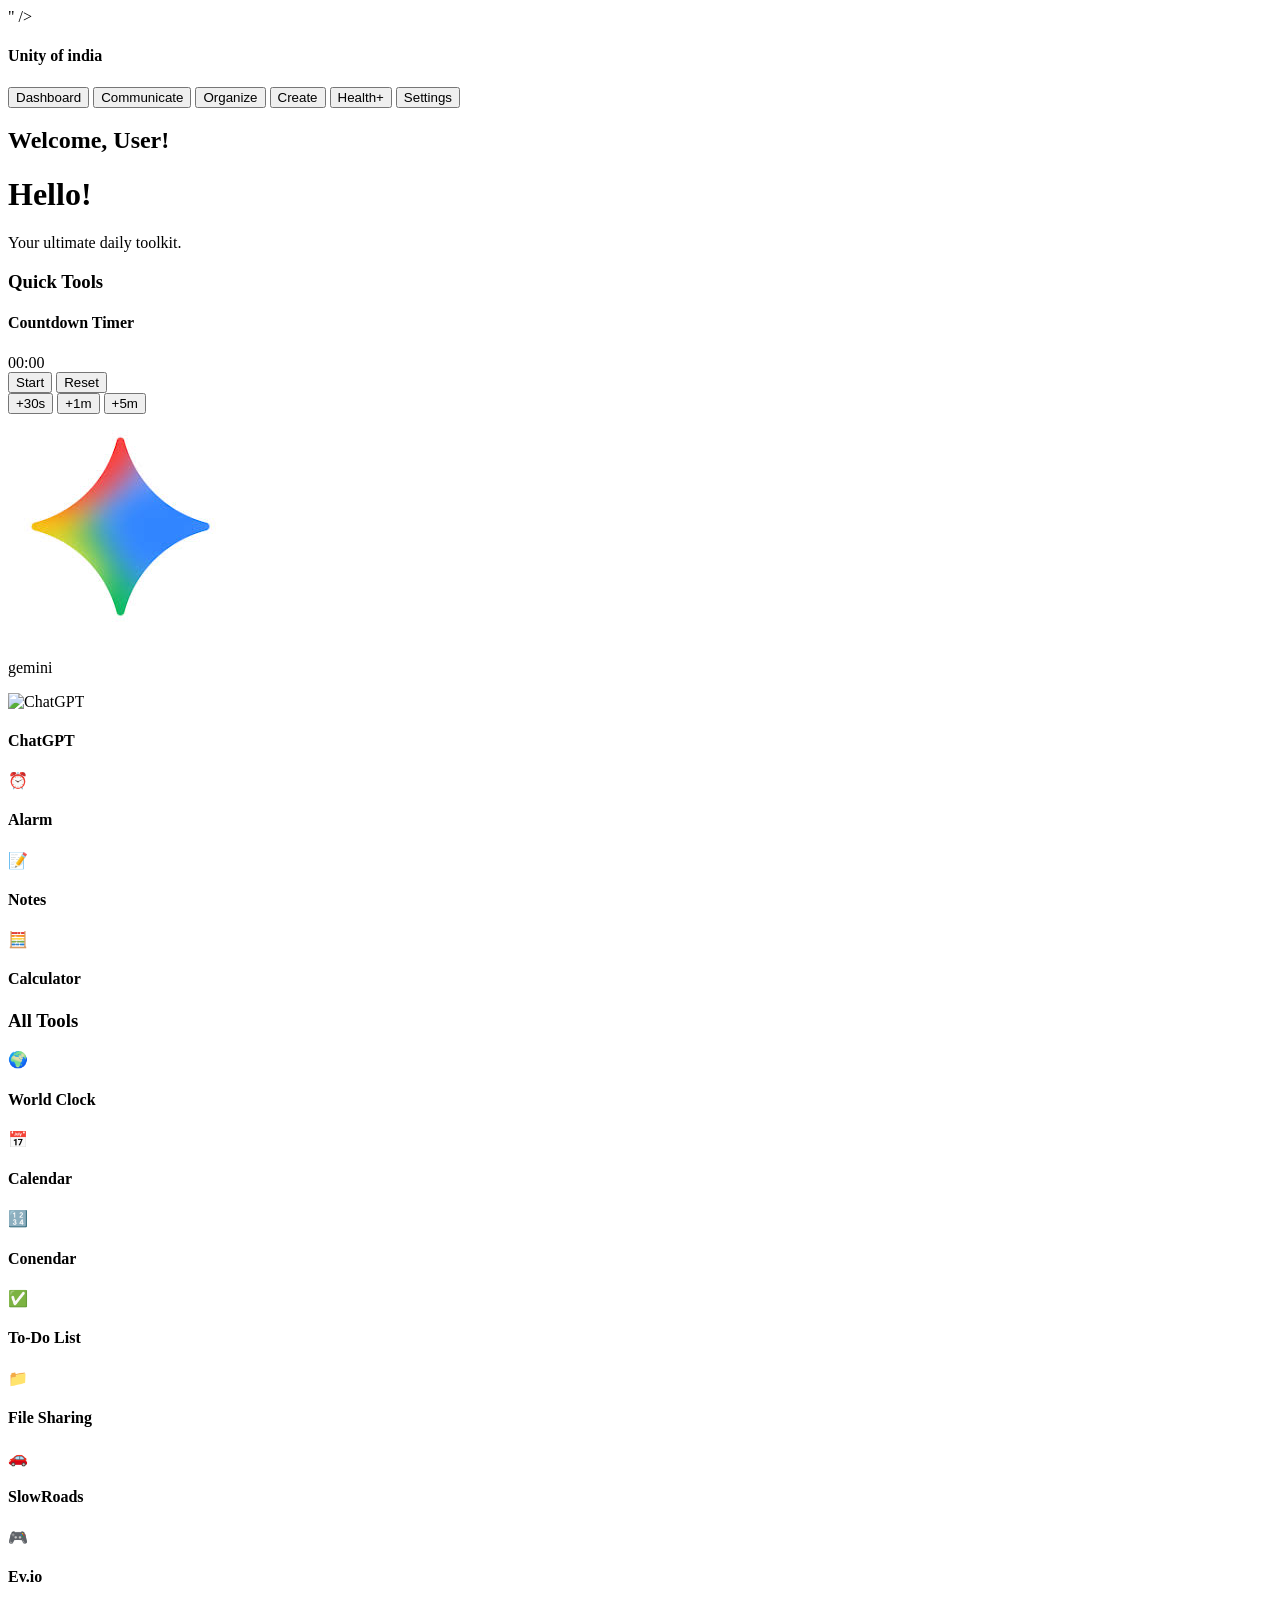
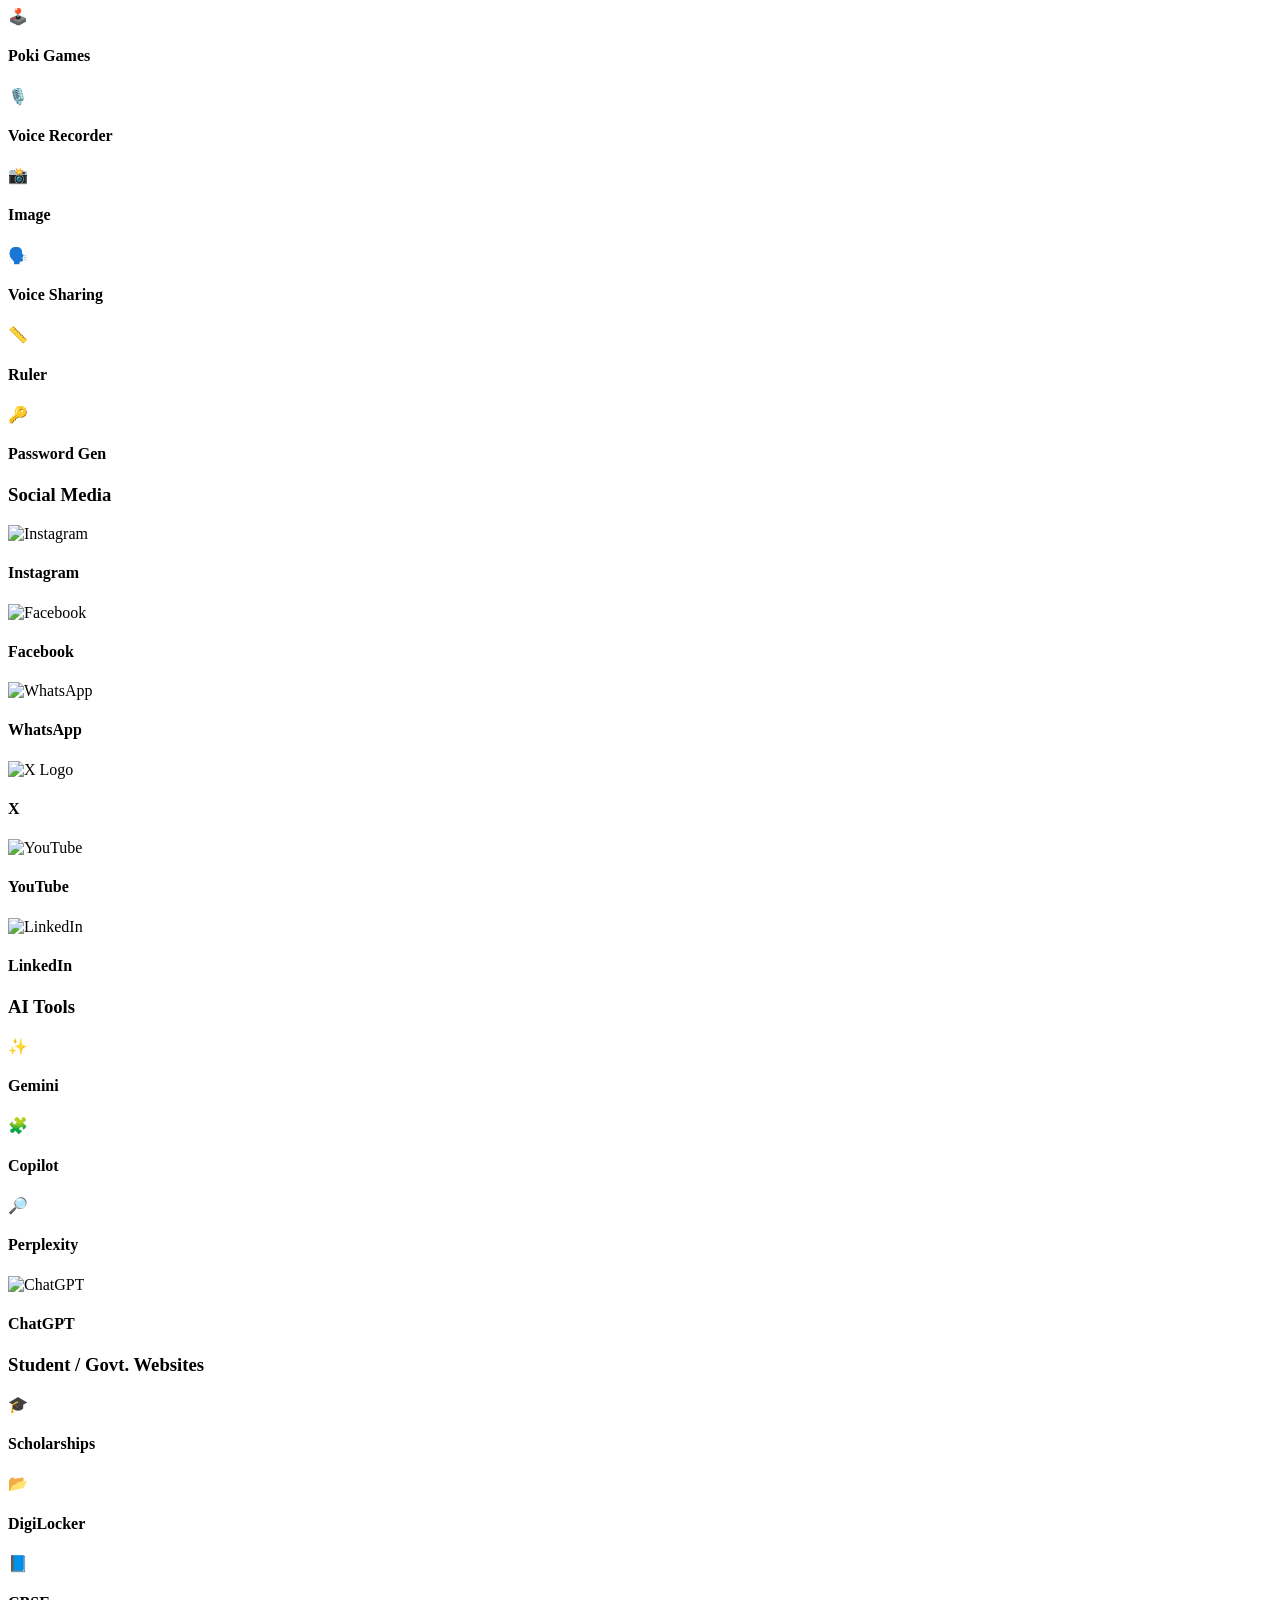
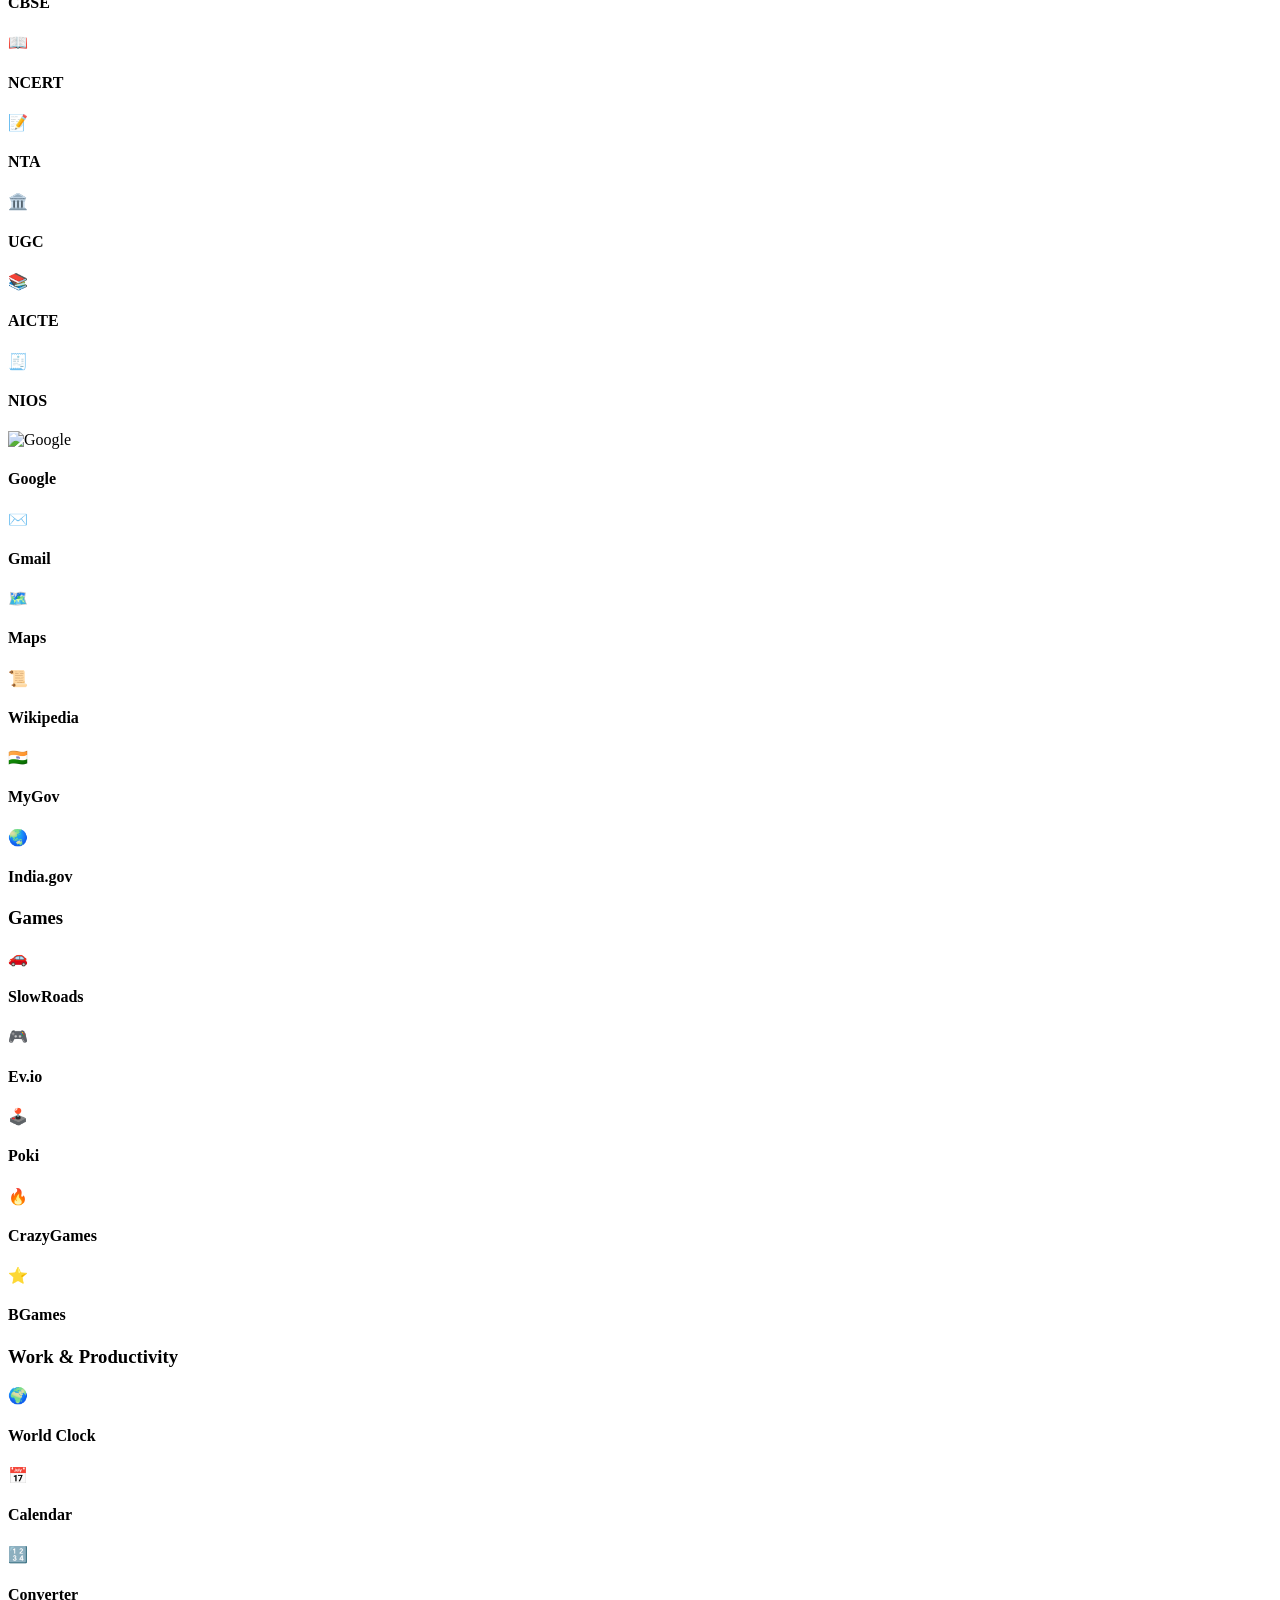
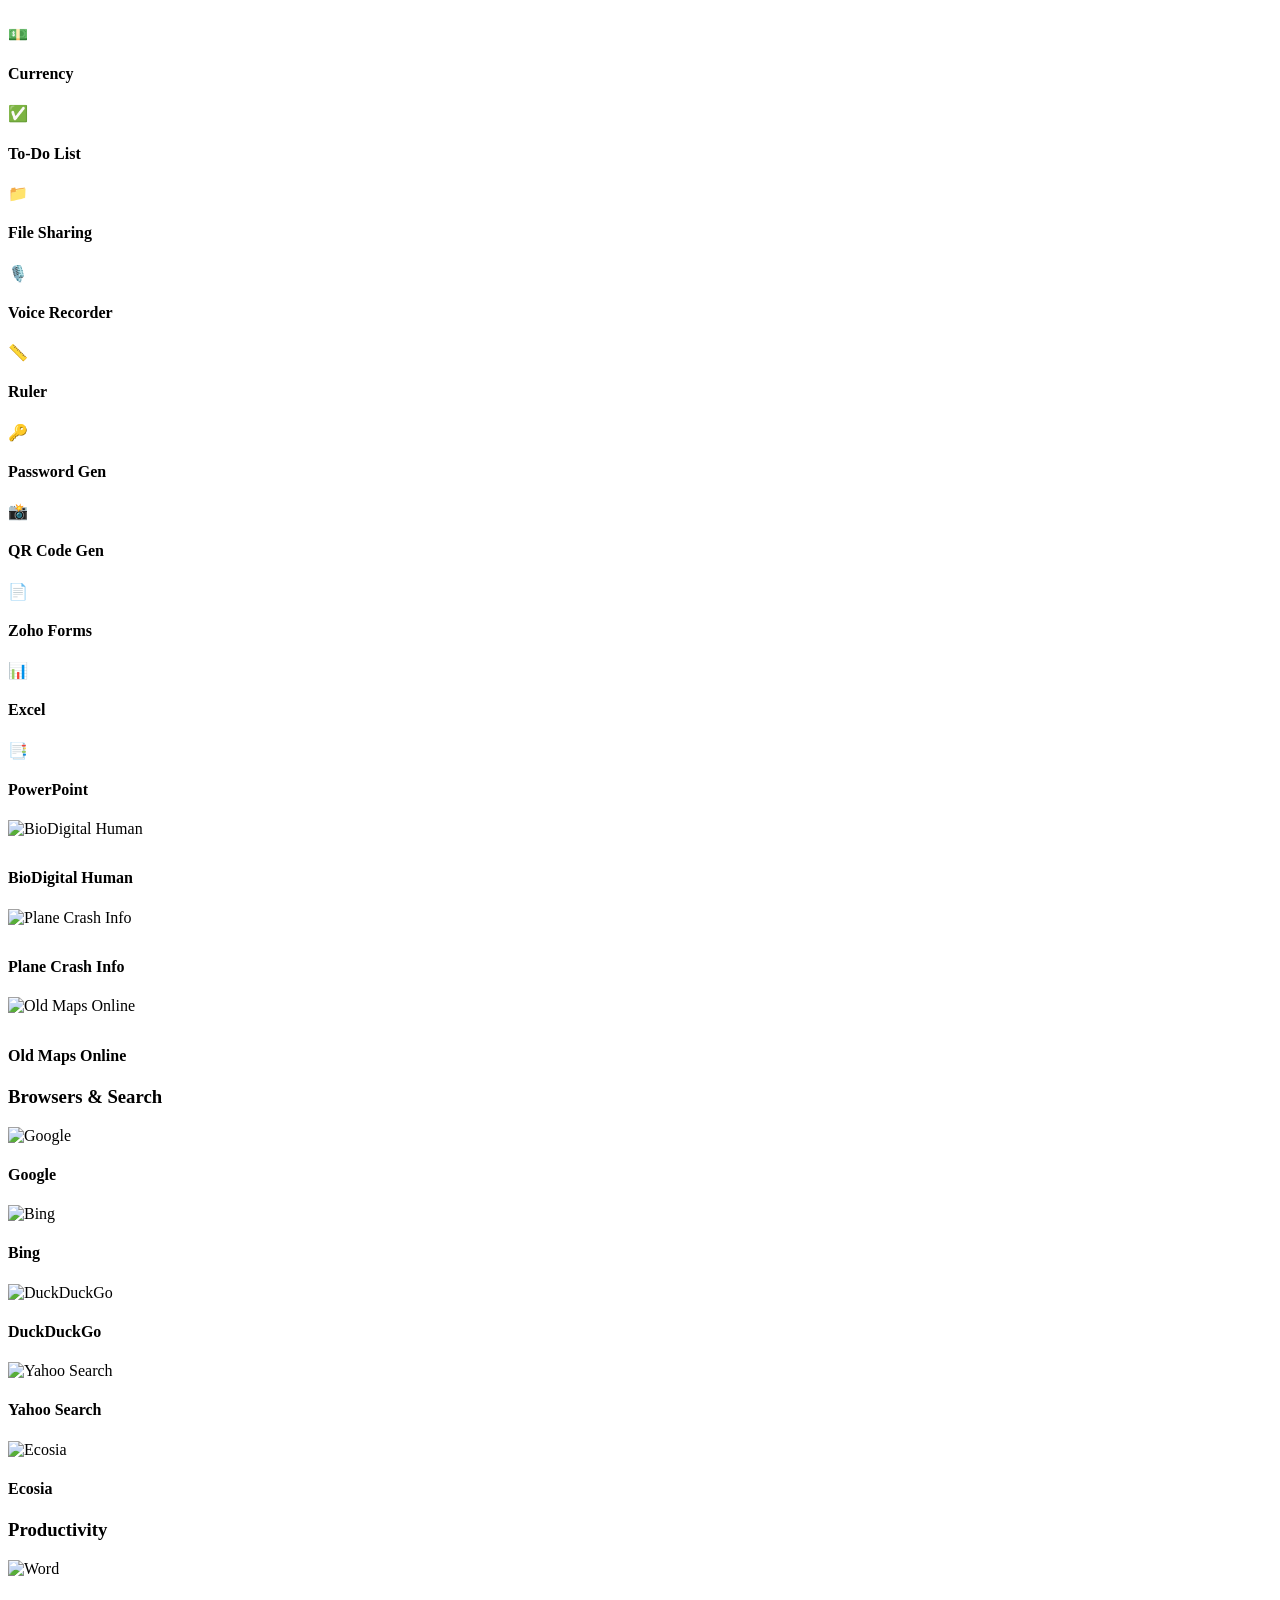
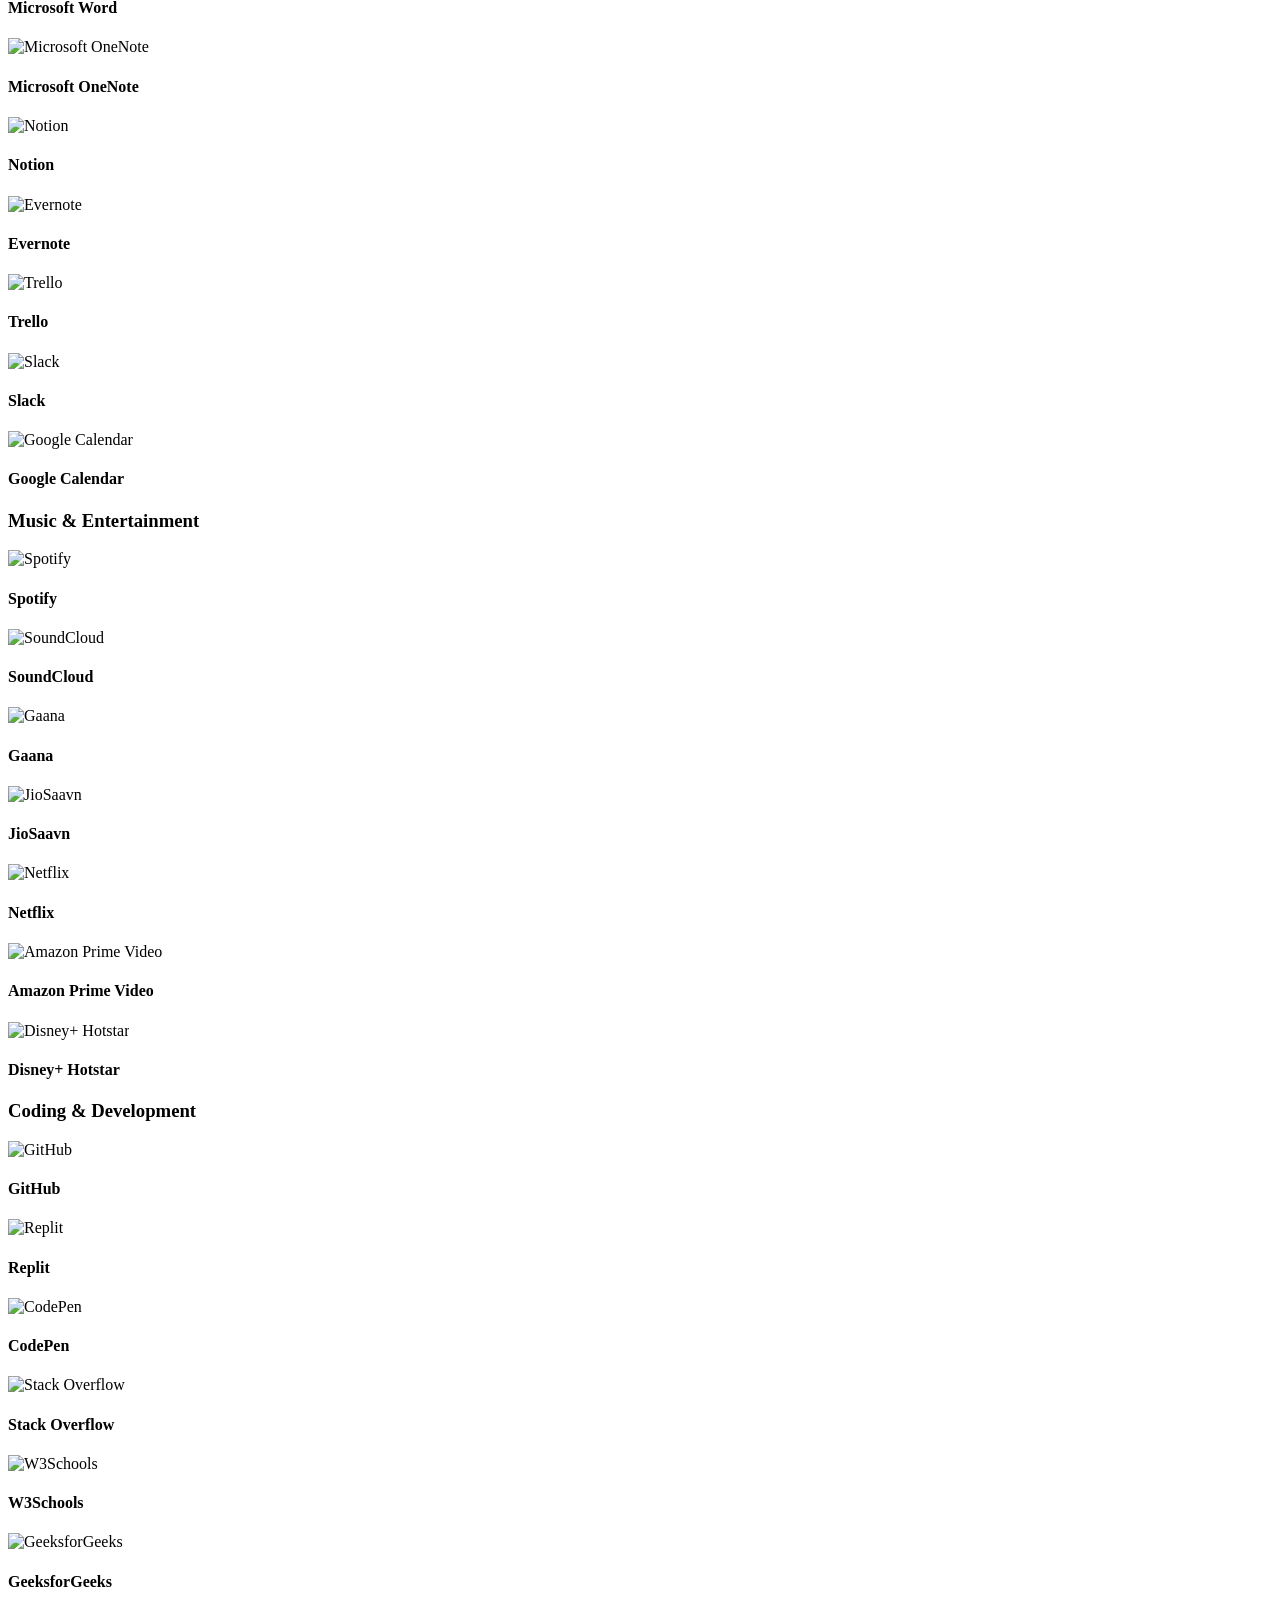
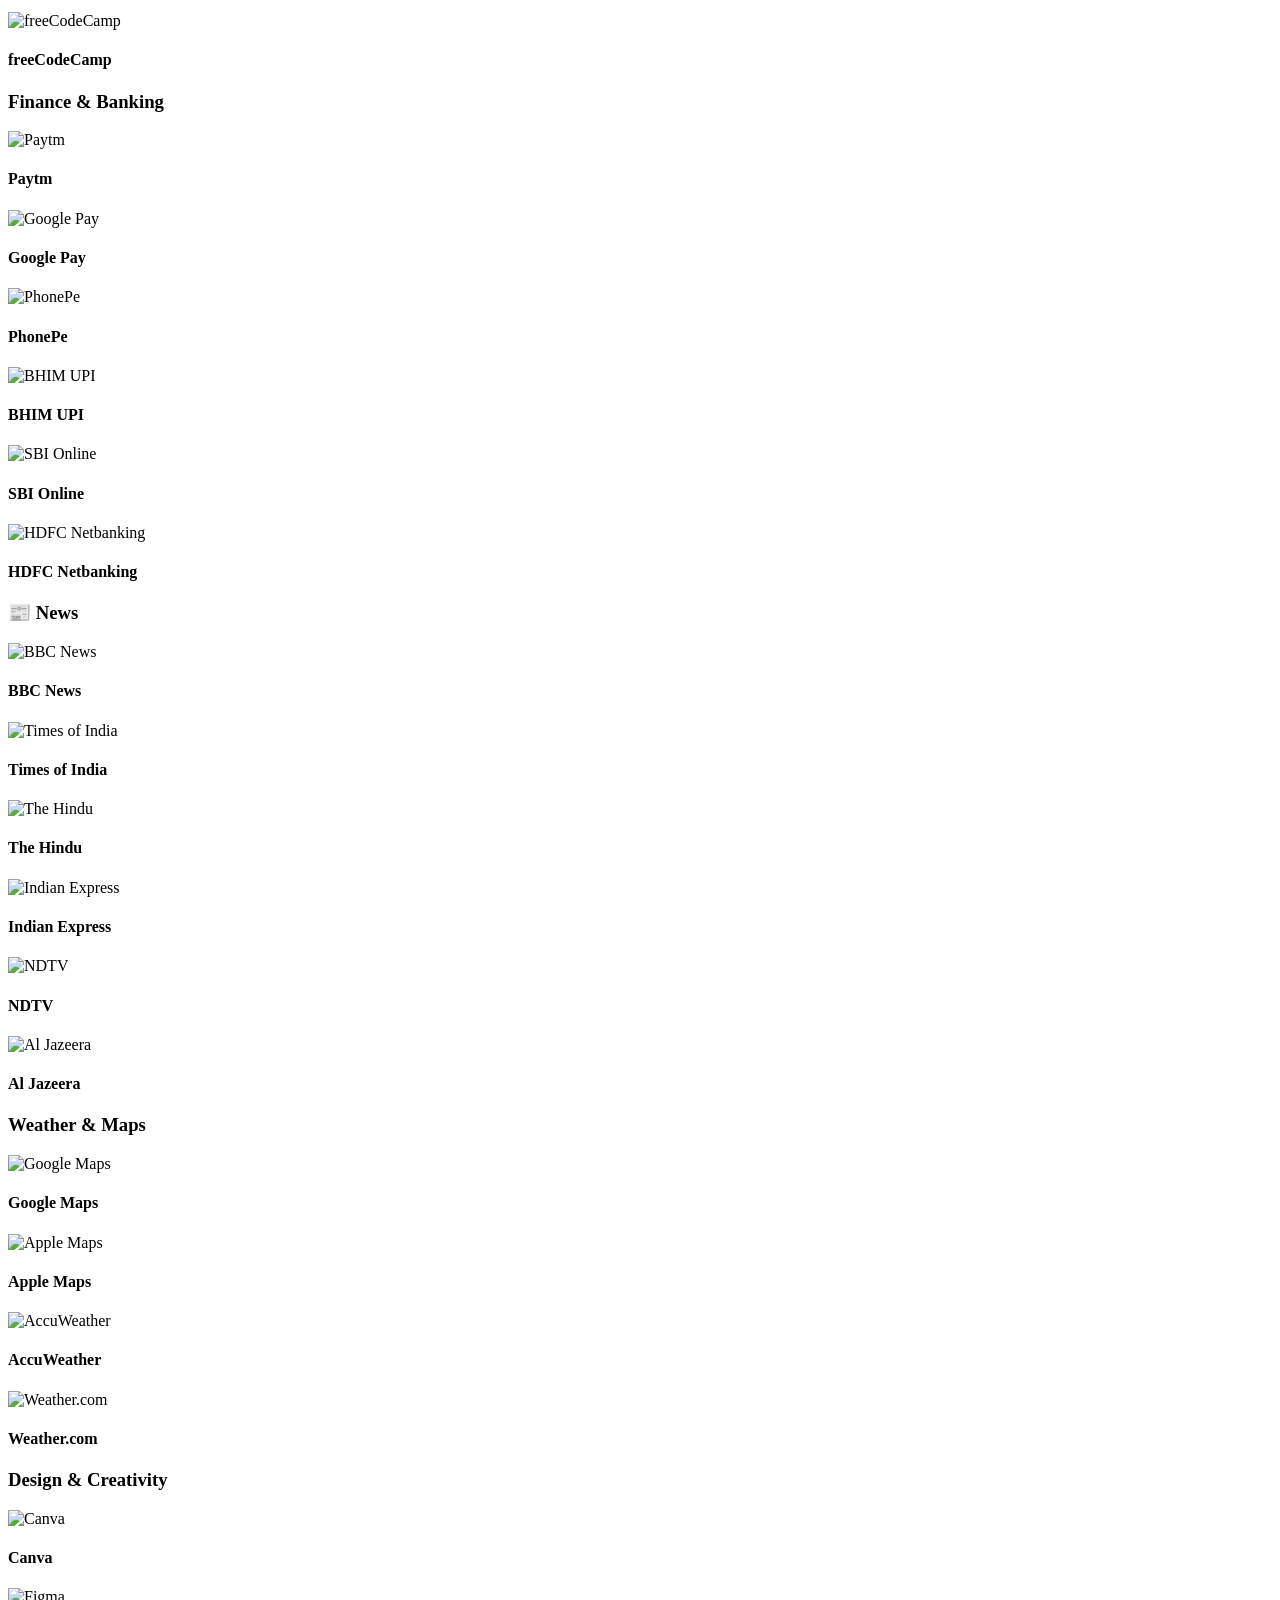
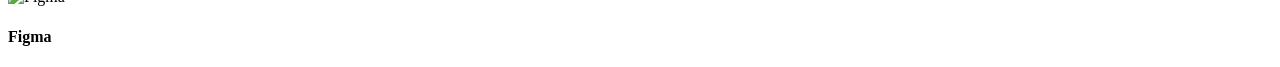
==== commit 85872beb: "Update index.html" ====
--- a/index.html
+++ b/index.html
@@ -4,7 +4,7 @@
     <meta charset="UTF-8">
     <meta name="viewport" content="width=device-width, initial-scale=1.0">
     <meta name="google-site-verification: googlec606d2f35ebac8c4.html"> 
-    <meta name="google-site-verification" content="P47e6KQP6xWmtsBZVVSOe-TnTjW8kI8f5TGf6SngSkE" />
+    <meta name="<meta name="google-site-verification" content="Tw-osZc3XYZMN-2v6eL2C9Z7Ba2_vnnGWrJXWkmZwrY" />" />
     <title>Futuristic UI Mockup - Unity of india</title>
     <link href="https://fonts.googleapis.com/css2?family=Montserrat:wght@400;700&display=swap" rel="stylesheet">
     <link rel="stylesheet" href="styles.css"> <!-- Link to external CSS -->
@@ -561,3 +561,4 @@
                     <h4>Figma</h4>
                 </div>
                 <div class="tool-card"
+
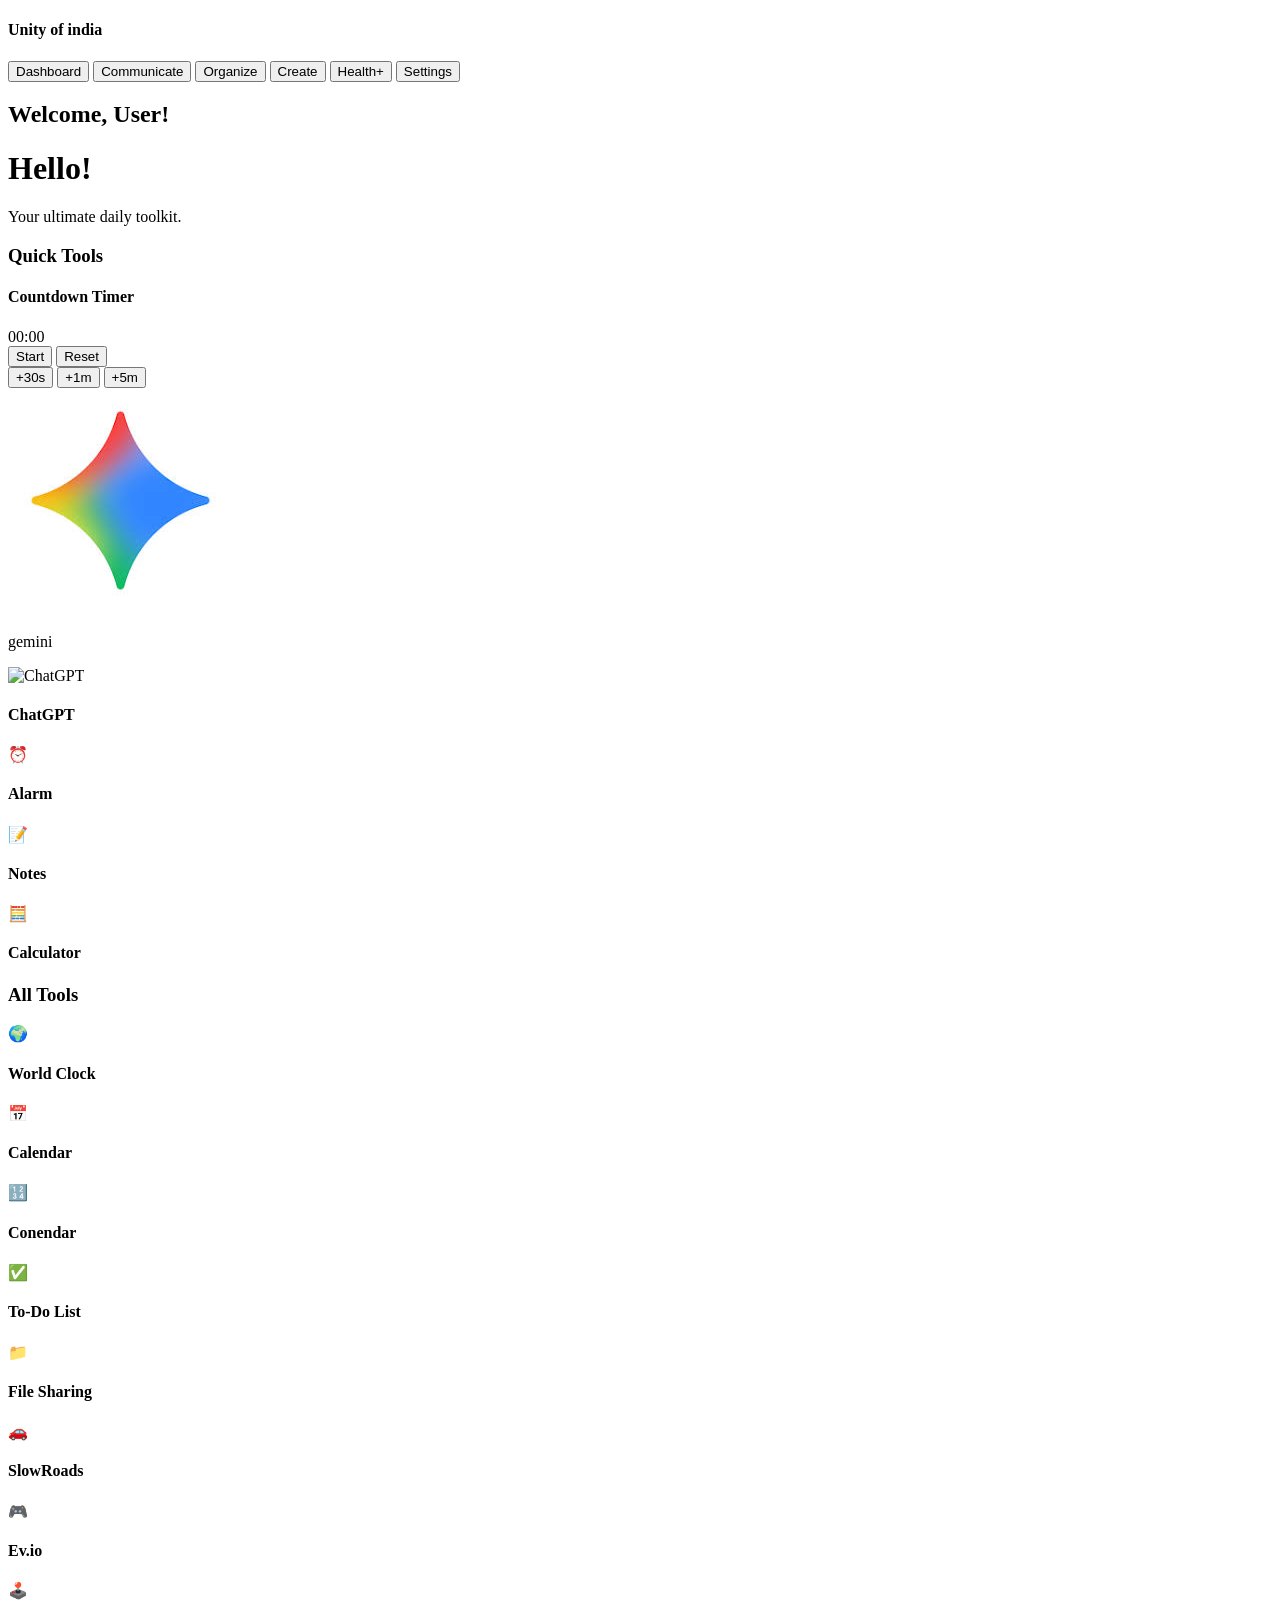
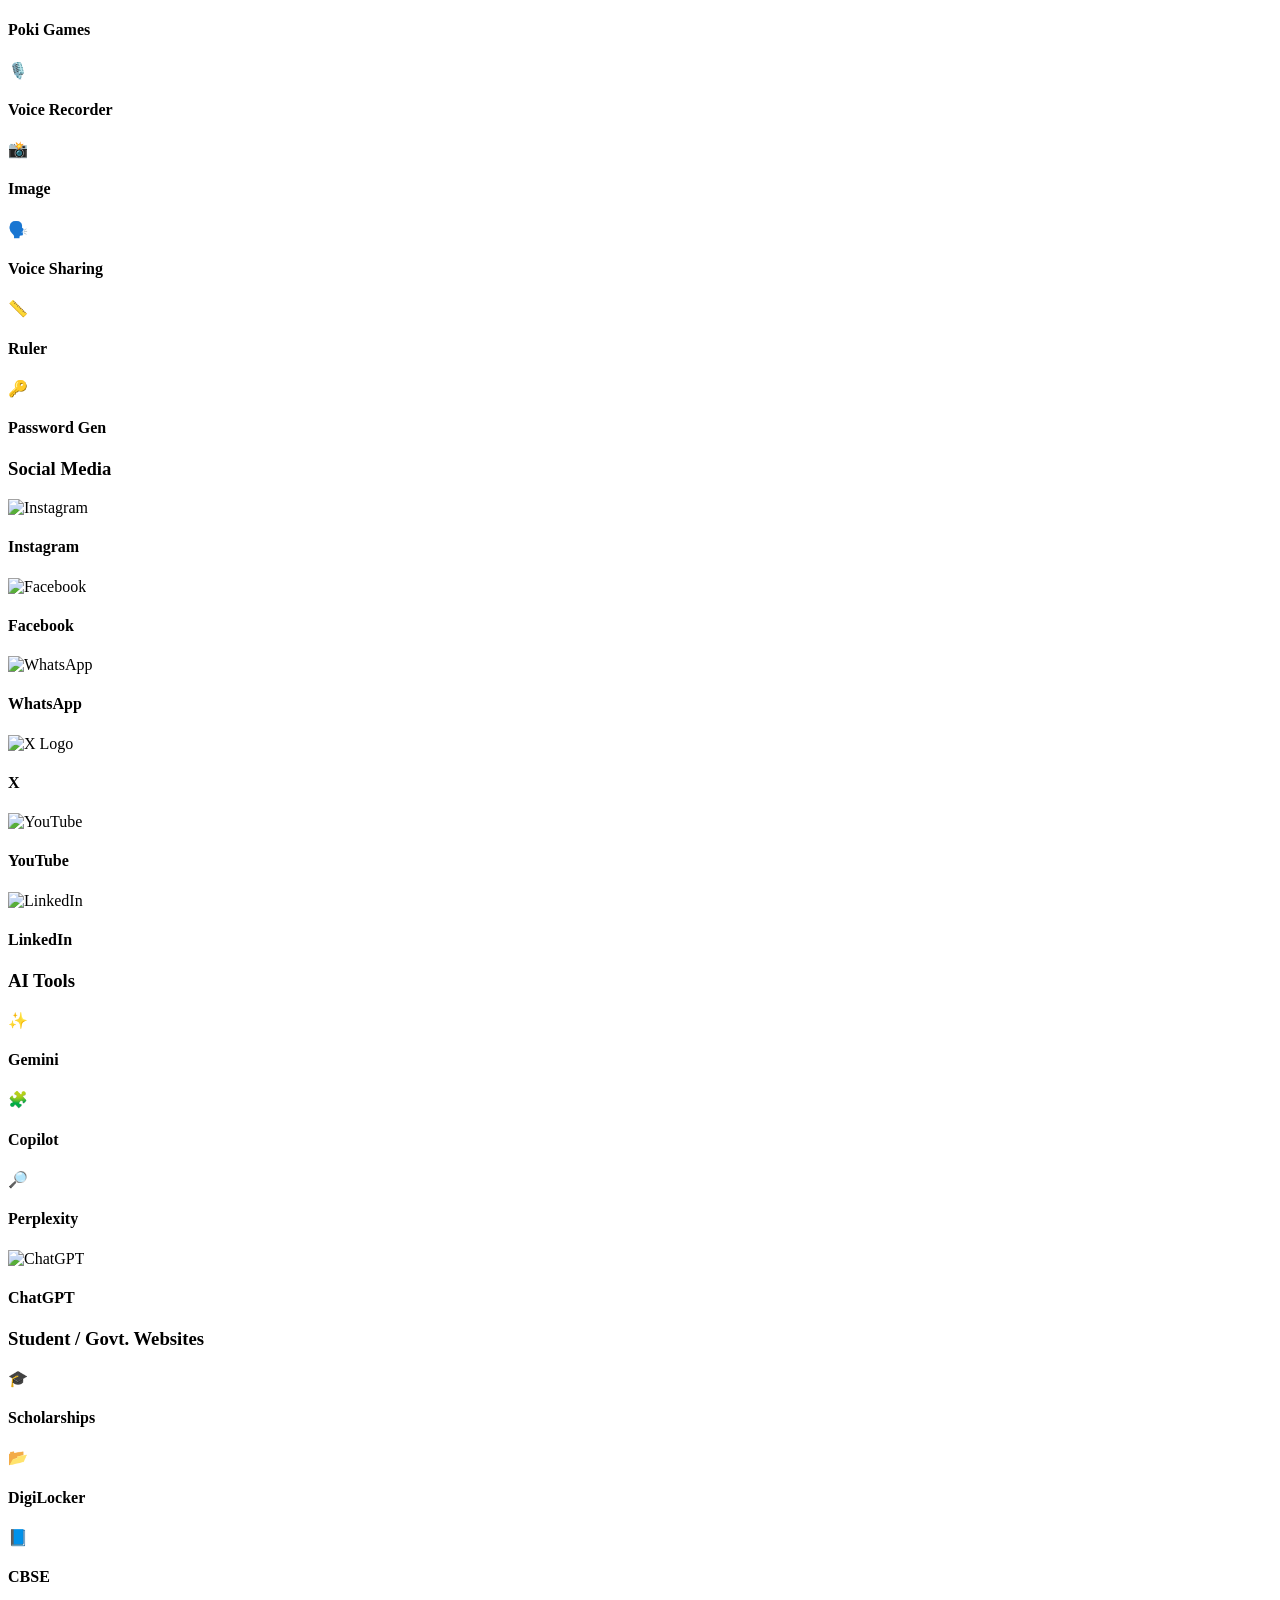
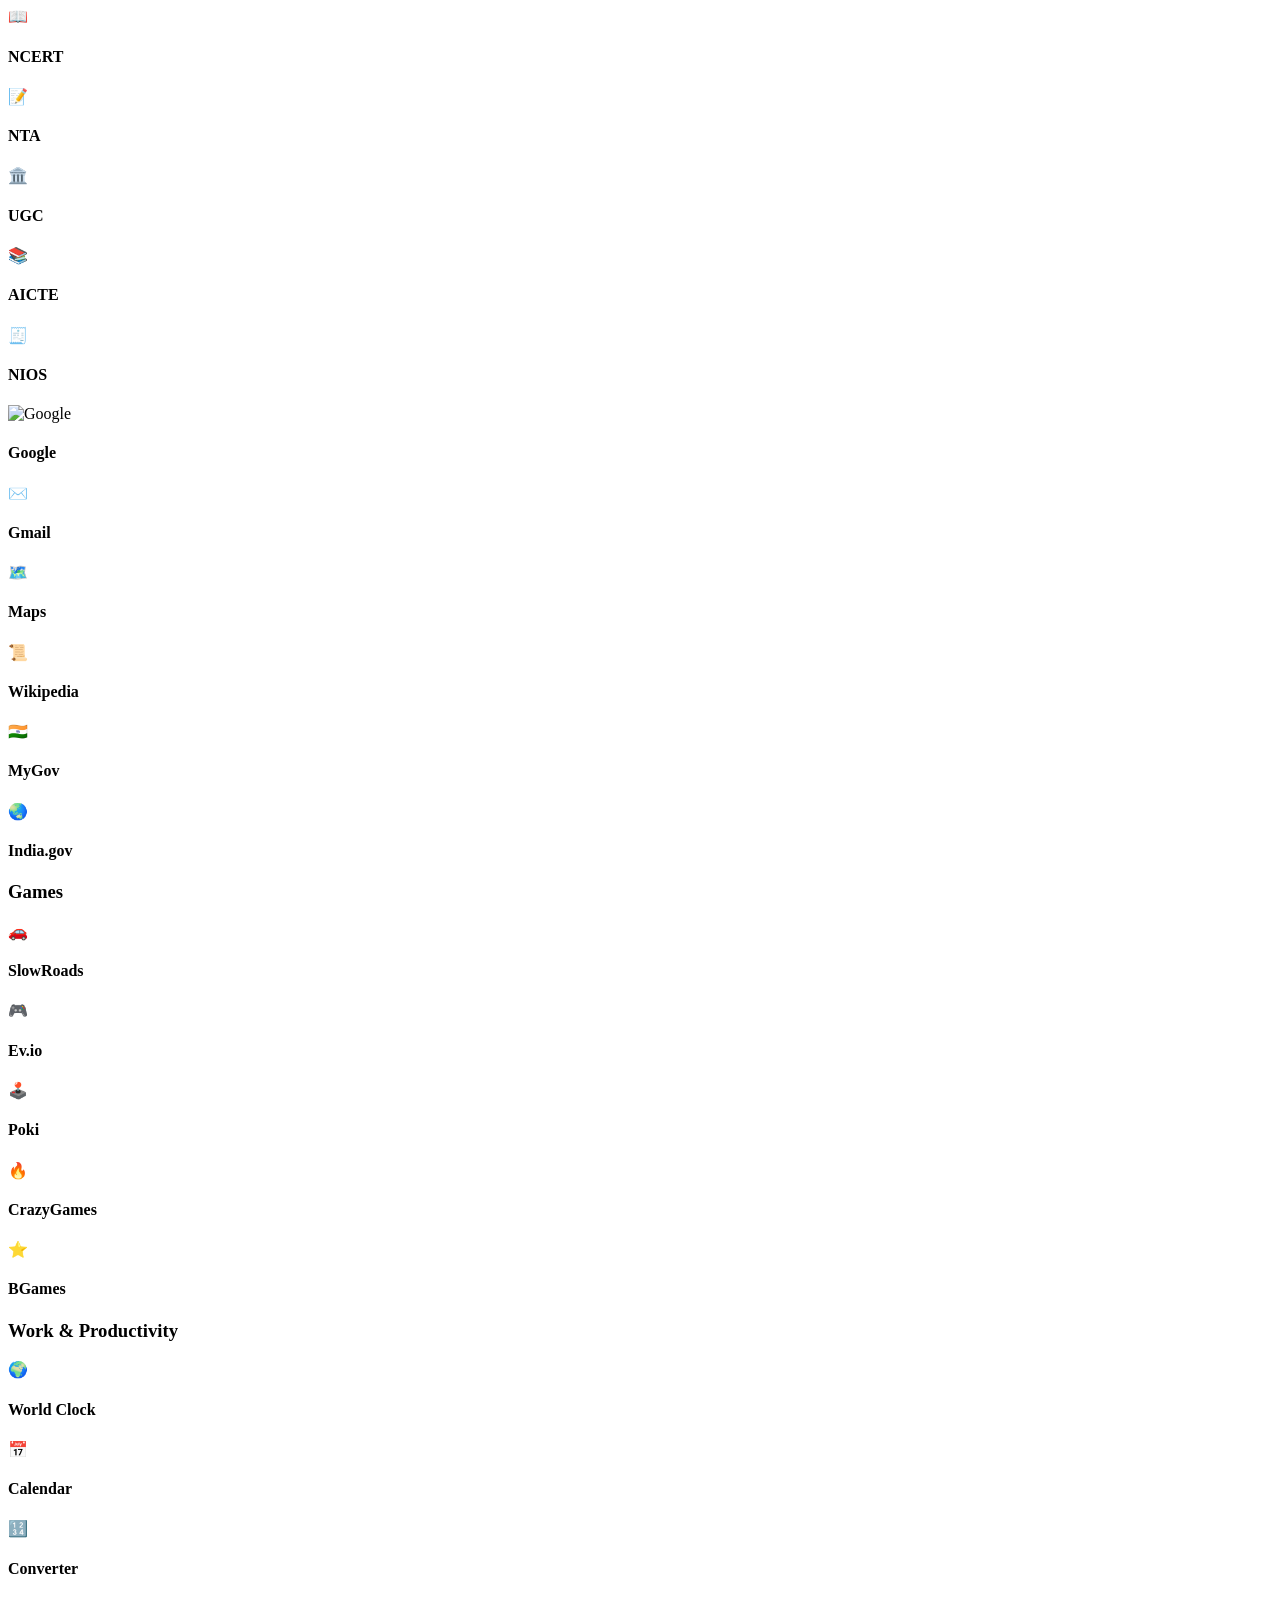
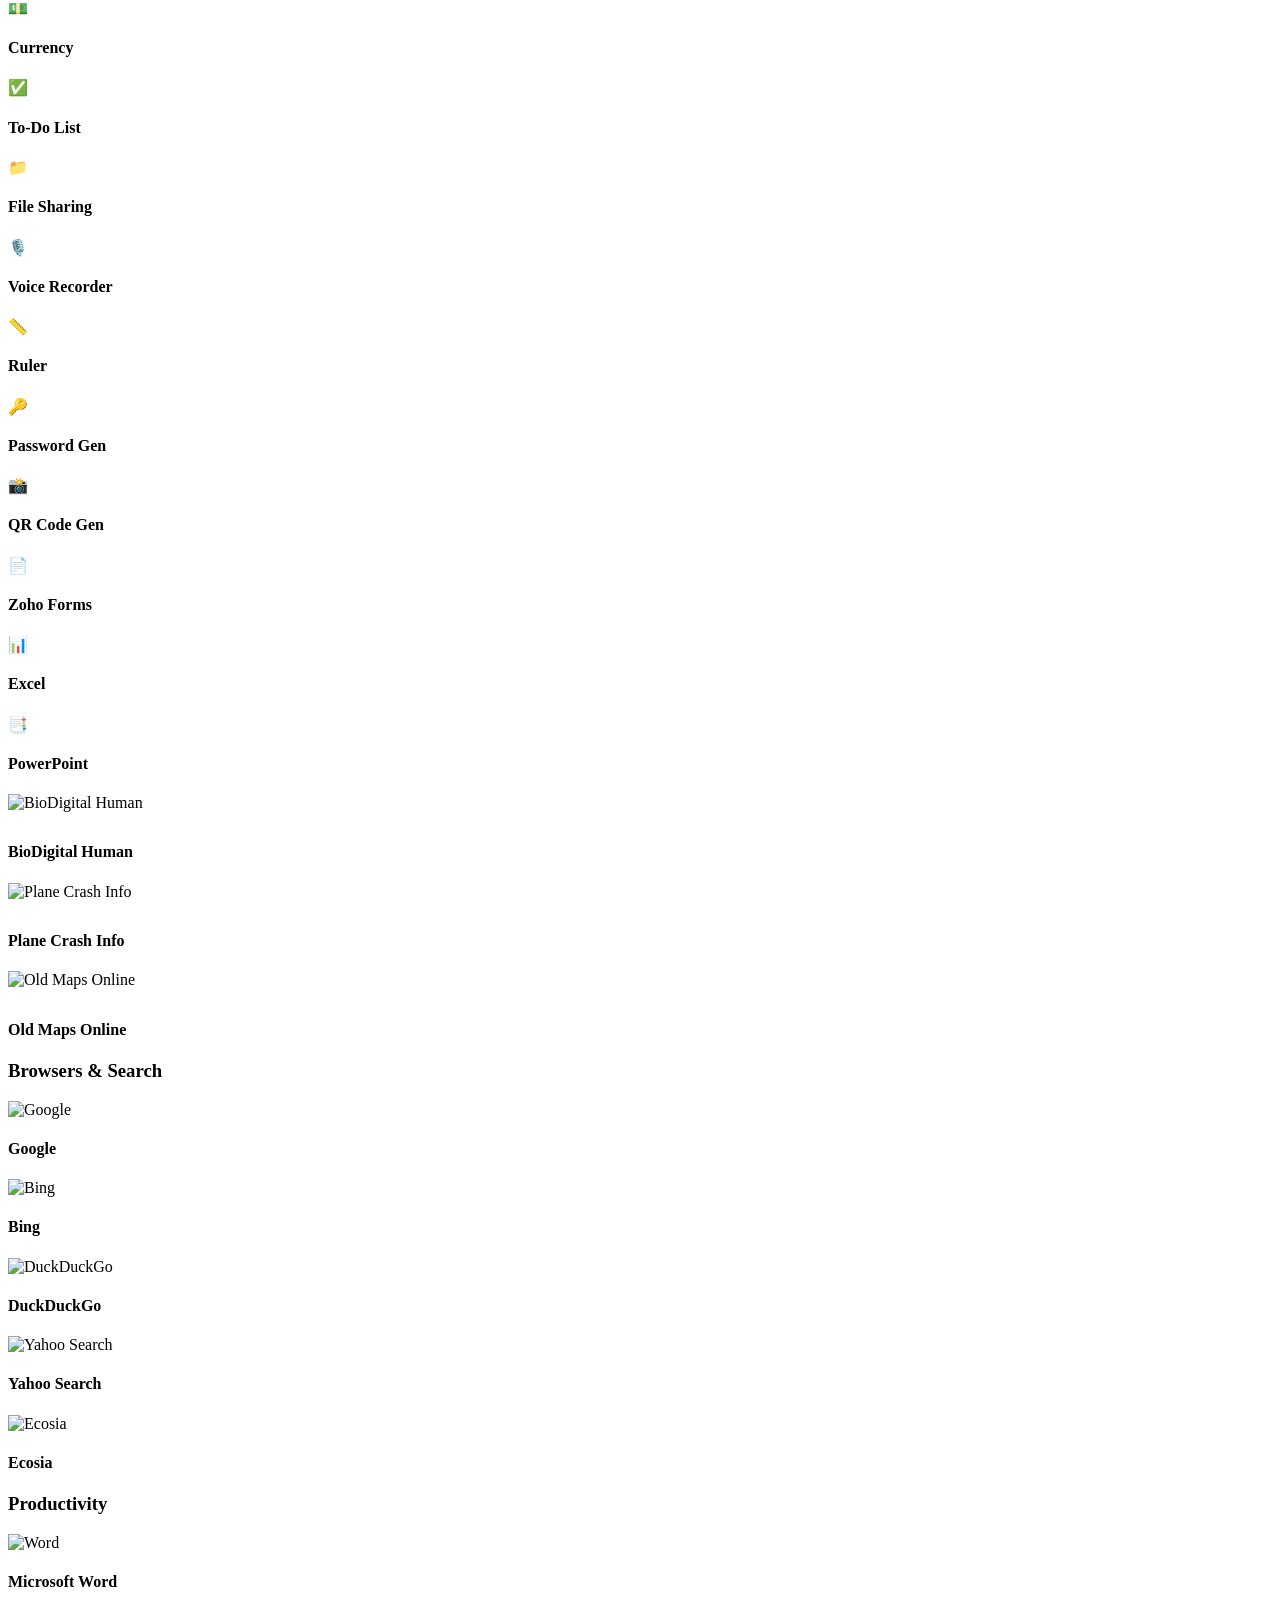
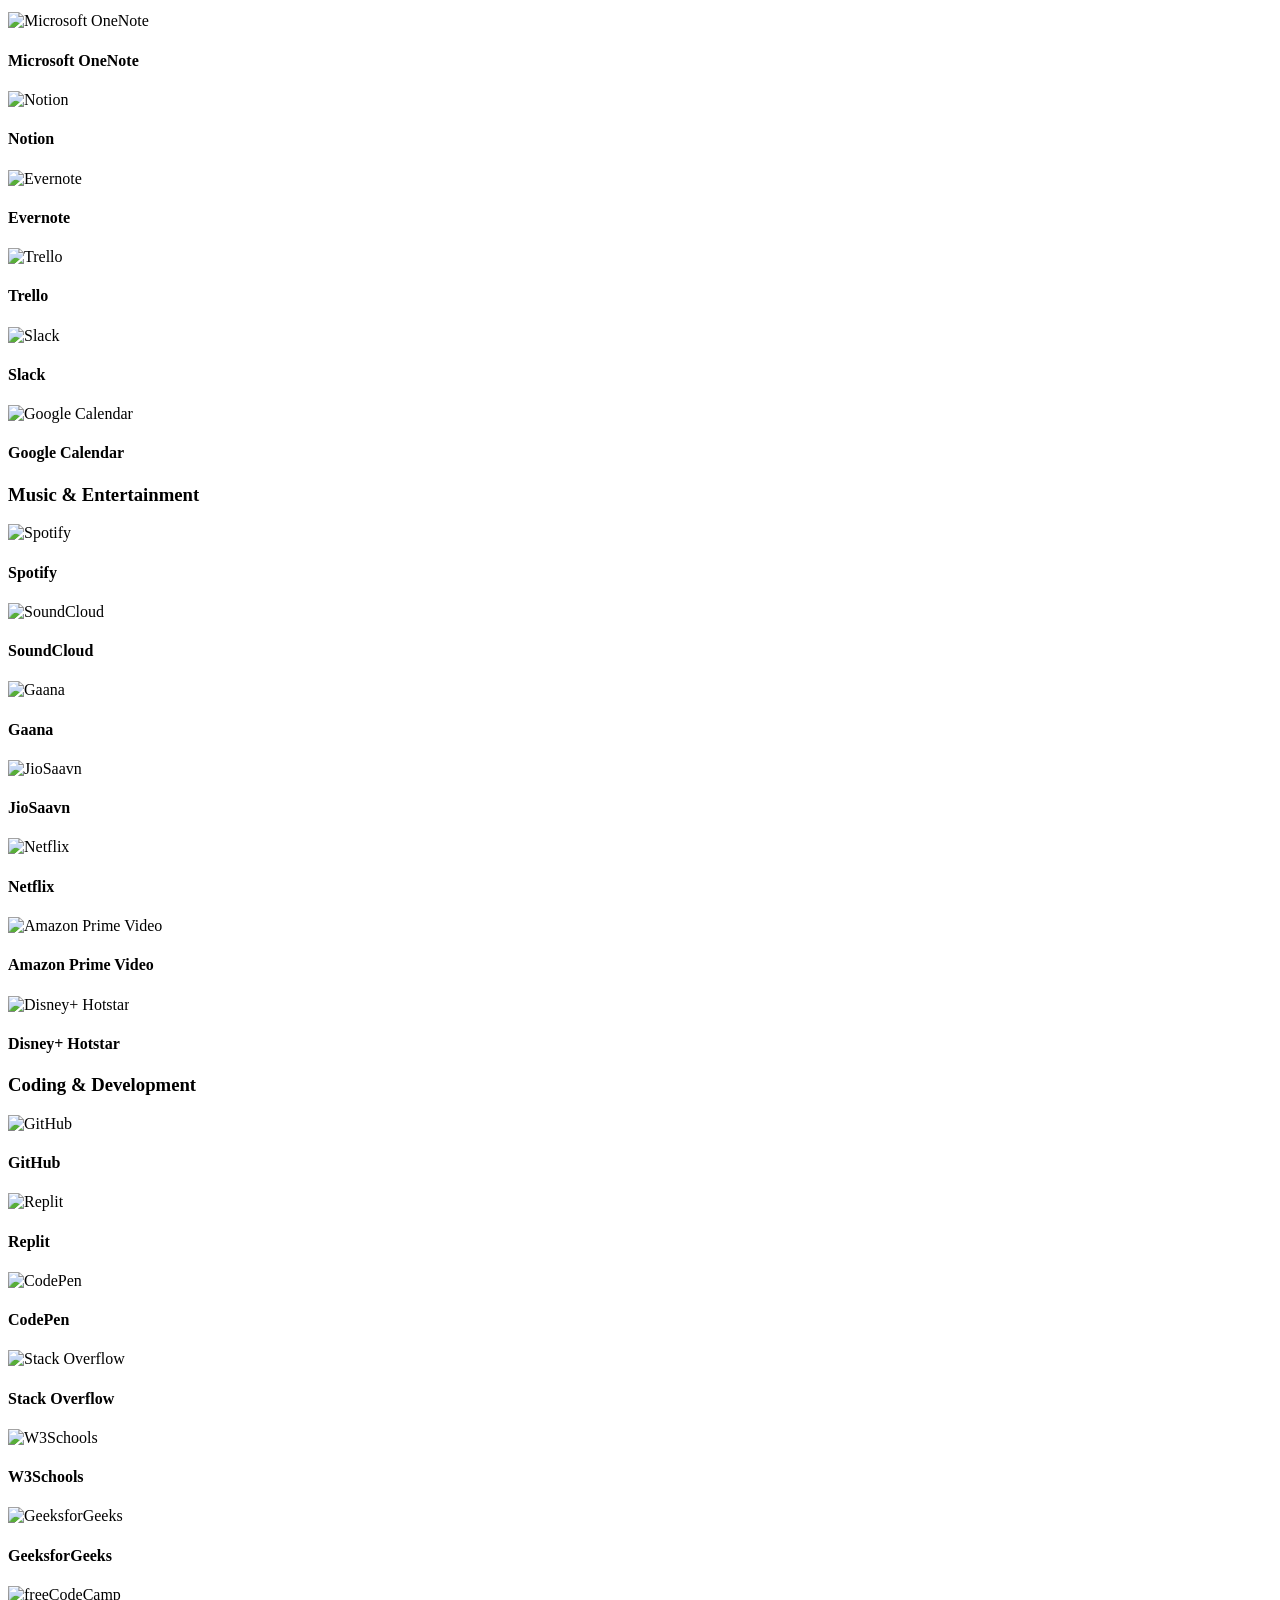
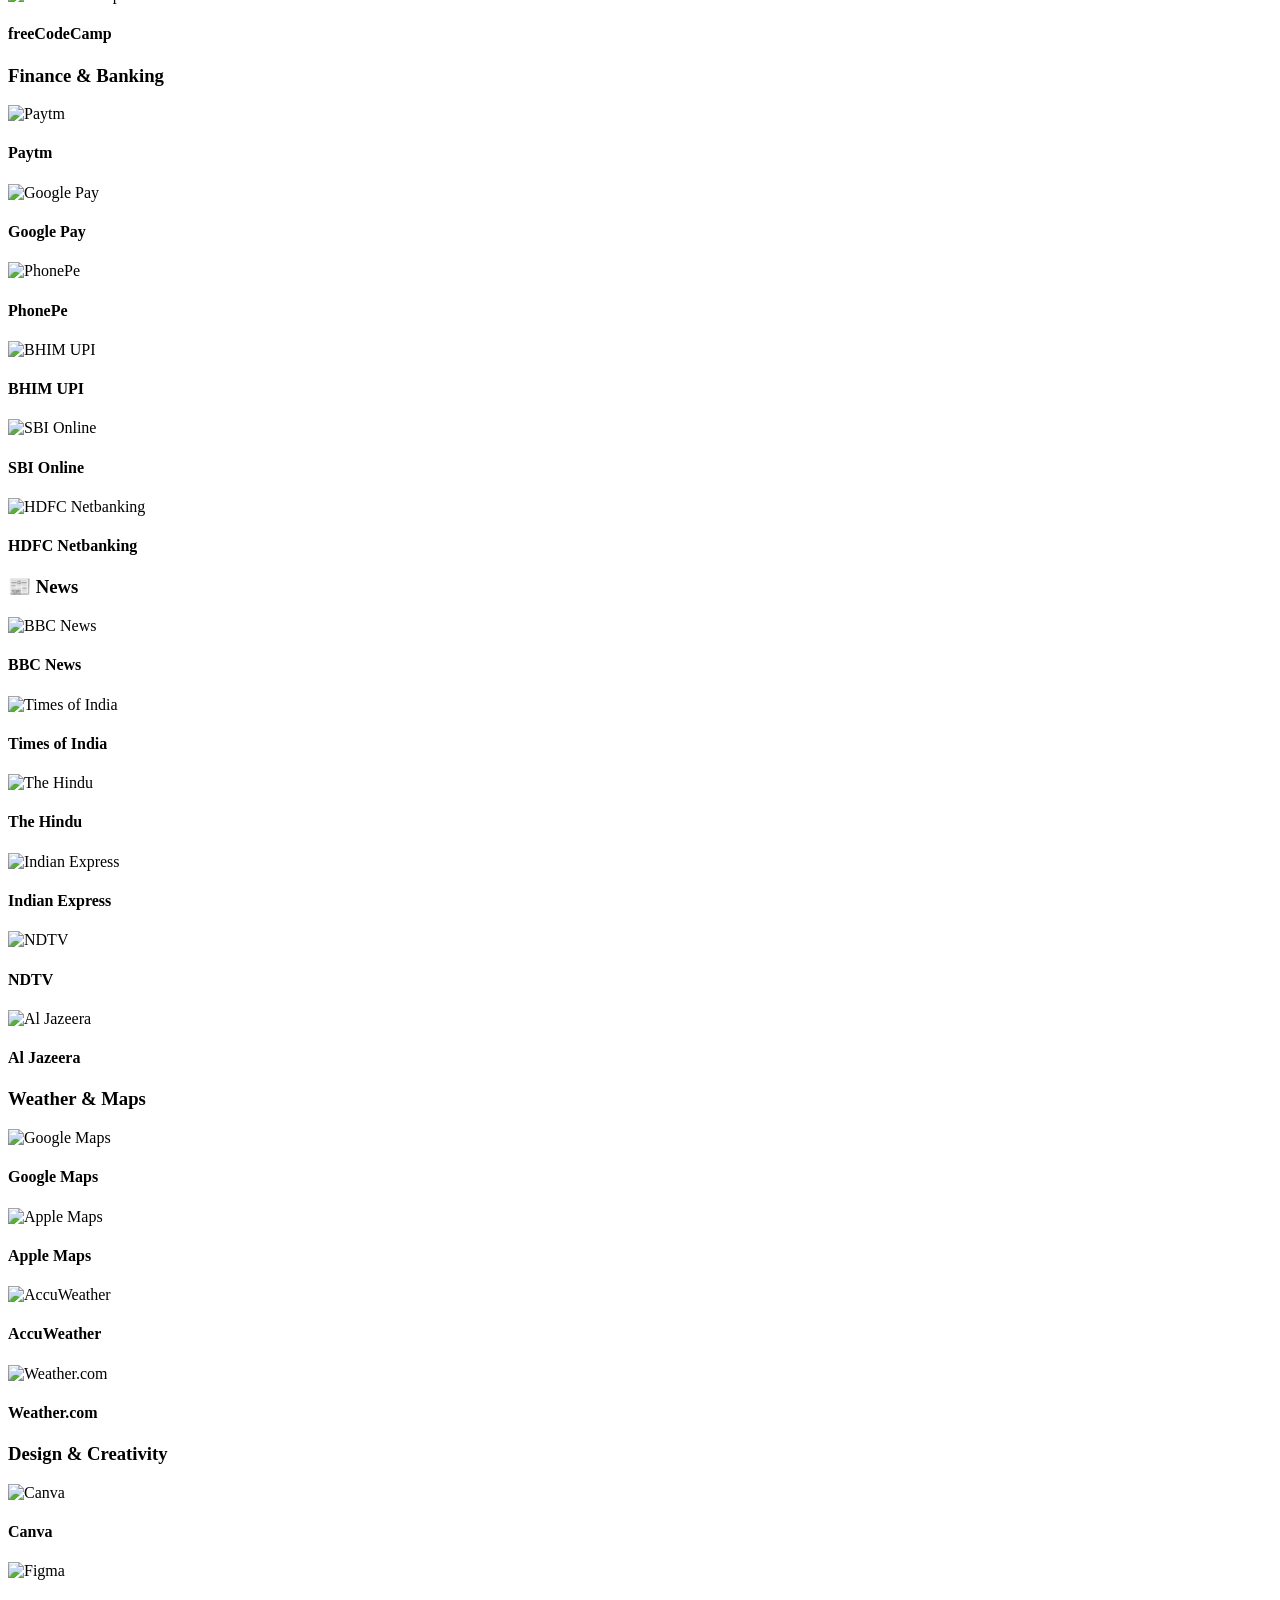
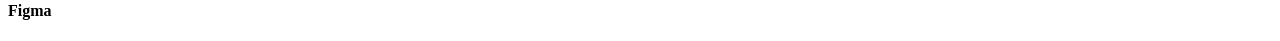
==== commit 74210661: "Update index.html" ====
--- a/index.html
+++ b/index.html
@@ -3,8 +3,9 @@
 <head>
     <meta charset="UTF-8">
     <meta name="viewport" content="width=device-width, initial-scale=1.0">
-    <meta name="google-site-verification: googlec606d2f35ebac8c4.html"> 
-    <meta name="<meta name="google-site-verification" content="Tw-osZc3XYZMN-2v6eL2C9Z7Ba2_vnnGWrJXWkmZwrY" />" />
+    <meta name="google-site-verification: googlec606d2f35ebac8c4.html"
+    <meta name="google-site-verification=2kLOqr7NXMkEYxVKBi4U1X0jSAq0pXb9cak7iZzACFE"> 
+    <meta name="google-site-verification" content="Tw-osZc3XYZMN-2v6eL2C9Z7Ba2_vnnGWrJXWkmZwrY" />
     <title>Futuristic UI Mockup - Unity of india</title>
     <link href="https://fonts.googleapis.com/css2?family=Montserrat:wght@400;700&display=swap" rel="stylesheet">
     <link rel="stylesheet" href="styles.css"> <!-- Link to external CSS -->
@@ -562,3 +563,4 @@
                 </div>
                 <div class="tool-card"
 
+
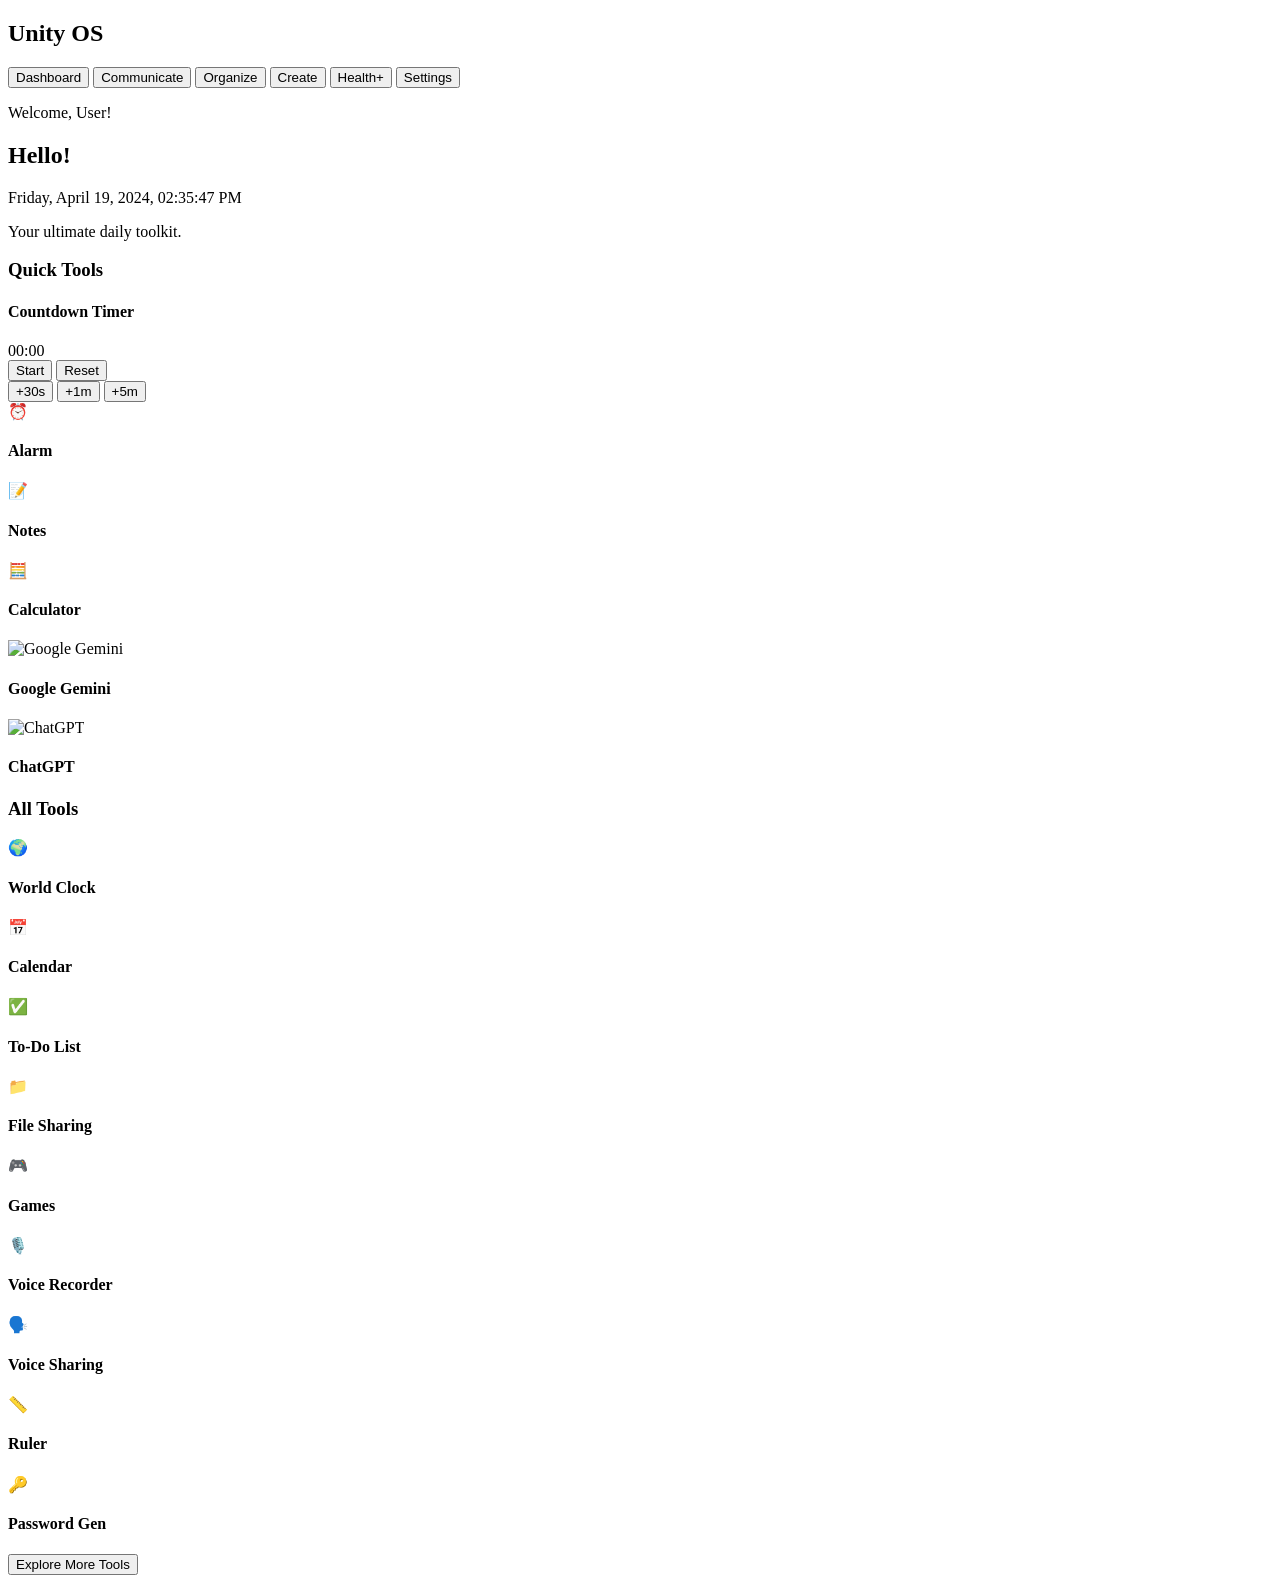
==== commit d4ccaa34: "Update index.html" ====
--- a/index.html
+++ b/index.html
@@ -3,564 +3,125 @@
 <head>
     <meta charset="UTF-8">
     <meta name="viewport" content="width=device-width, initial-scale=1.0">
-    <meta name="google-site-verification: googlec606d2f35ebac8c4.html"
-    <meta name="google-site-verification=2kLOqr7NXMkEYxVKBi4U1X0jSAq0pXb9cak7iZzACFE"> 
-    <meta name="google-site-verification" content="Tw-osZc3XYZMN-2v6eL2C9Z7Ba2_vnnGWrJXWkmZwrY" />
-    <title>Futuristic UI Mockup - Unity of india</title>
-    <link href="https://fonts.googleapis.com/css2?family=Montserrat:wght@400;700&display=swap" rel="stylesheet">
-    <link rel="stylesheet" href="styles.css"> <!-- Link to external CSS -->
-    </head>
+    <title>Futuristic Dashboard</title>
+    <link rel="stylesheet" href="styles.css">
+    <link href="https://fonts.googleapis.com/css2?family=Montserrat:wght@400;600;700&display=swap" rel="stylesheet">
+</head>
 <body>
+    <div class="background-glows"></div> <!-- For animated background elements -->
+
     <div class="container">
         <!-- Sidebar -->
-        <div class="sidebar">
-            <h4 class="sidebar-logo-text">Unity of india</h4>
-            <button class="sidebar-button active">Dashboard</button>
-            <button class="sidebar-button">Communicate</button>
-            <button class="sidebar-button">Organize</button>
-            <button class="sidebar-button">Create</button>
-            <button class="sidebar-button">Health+</button>
-            <button class="sidebar-button">Settings</button>
-        </div>
+        <aside class="sidebar">
+            <h1 class="logo">Unity OS</h1>
+            <nav>
+                <button class="nav-button active">Dashboard</button>
+                <button class="nav-button">Communicate</button>
+                <button class="nav-button">Organize</button>
+                <button class="nav-button">Create</button>
+                <button class="nav-button">Health+</button>
+                <button class="nav-button">Settings</button>
+            </nav>
+        </aside>
 
-        <!-- Main Content Area (Glassmorphism Panel) -->
-        <div class="glass-panel">
-            <h2 class="welcome-heading">Welcome, User!</h2>
-            <h1 class="title">Hello!</h1>
-             <p id="currentTime"></p>            
-            <p class="tagline">Your ultimate daily toolkit.</p>
+        <!-- Main Content Area (Glass Panel) -->
+        <main class="main-content glass-panel">
+            <header class="dashboard-header">
+                <p class="welcome-text">Welcome, User!</p>
+                <h2 class="greeting-text">Hello!</h2>
+                <p class="date-time">Friday, April 19, 2024, 02:35:47 PM</p>
+                <p class="tagline">Your ultimate daily toolkit.</p>
+            </header>
 
-            <h3>Quick Tools</h3>
-            <div class="tool-grid quick-tools-grid">
-                <!-- Fully functional Timer Widget -->
-                <div class="tool-card timer-card">
-                    <h4>Countdown Timer</h4>
-                    <div class="timer-display" id="timerDisplay">00:00</div>
-                    <div class="timer-controls">
-                        <button class="timer-btn" id="startStopBtn">Start</button>
-                        <button class="timer-btn" id="resetBtn">Reset</button>
+            <!-- Quick Tools Section -->
+            <section class="quick-tools-section">
+                <h3>Quick Tools</h3>
+                <div class="tool-grid">
+                    <div class="tool-card timer-card">
+                        <h4>Countdown Timer</h4>
+                        <div class="timer-display">00:00</div>
+                        <div class="timer-controls">
+                            <button>Start</button>
+                            <button>Reset</button>
+                        </div>
+                        <div class="timer-add-time">
+                            <button>+30s</button>
+                            <button>+1m</button>
+                            <button>+5m</button>
+                        </div>
                     </div>
-                    <div class="timer-add-time">
-                        <button class="timer-add-btn" data-time="30">+30s</button>
-                        <button class="timer-add-btn" data-time="60">+1m</button>
-                        <button class="timer-add-btn" data-time="300">+5m</button>
+                    <div class="tool-card">
+                        <span class="icon">⏰</span>
+                        <h4>Alarm</h4>
+                    </div>
+                    <div class="tool-card">
+                        <span class="icon">📝</span>
+                        <h4>Notes</h4>
+                    </div>
+                    <div class="tool-card">
+                        <span class="icon">🧮</span>
+                        <h4>Calculator</h4>
+                    </div>
+                    <div class="tool-card">
+                        <img src="path/to/gemini-logo.png" alt="Google Gemini">
+                        <h4>Google Gemini</h4>
+                    </div>
+                    <div class="tool-card">
+                        <img src="path/to/chatgpt-logo.png" alt="ChatGPT">
+                        <h4>ChatGPT</h4>
                     </div>
                 </div>
+            </section>
 
-                <div class="tool-card" onclick="window.open('https://gemini.google.com/', '_blank')">
-                    <img src="[data-uri]" alt="gemini">
-                    <p>gemini</p>
+            <!-- All Tools Section -->
+            <section class="all-tools-section">
+                <h3>All Tools</h3>
+                <div class="tool-grid">
+                    <div class="tool-card">
+                        <span class="icon">🌍</span>
+                        <h4>World Clock</h4>
+                    </div>
+                    <div class="tool-card">
+                        <span class="icon">📅</span>
+                        <h4>Calendar</h4>
+                    </div>
+                    <div class="tool-card">
+                        <span class="icon">✅</span>
+                        <h4>To-Do List</h4>
+                    </div>
+                    <div class="tool-card">
+                        <span class="icon">📁</span>
+                        <h4>File Sharing</h4>
+                    </div>
+                    <div class="tool-card">
+                        <span class="icon">🎮</span>
+                        <h4>Games</h4>
+                    </div>
+                    <div class="tool-card">
+                        <span class="icon">🎙️</span>
+                        <h4>Voice Recorder</h4>
+                    </div>
+                    <div class="tool-card">
+                        <span class="icon">🗣️</span>
+                        <h4>Voice Sharing</h4>
+                    </div>
+                     <div class="tool-card">
+                        <span class="icon">📏</span>
+                        <h4>Ruler</h4>
+                    </div>
+                     <div class="tool-card">
+                        <span class="icon">🔑</span>
+                        <h4>Password Gen</h4>
+                    </div>
+                    <!-- Add more tool cards as needed -->
                 </div>
-                <div class="tool-card" onclick="window.open('https://chat.openai.com/', '_blank')">
-                    <div class="card-icon-placeholder"><img class="social-logo" src="https://upload.wikimedia.org/wikipedia/commons/0/04/ChatGPT_logo.svg" alt="ChatGPT" /></div>
-                    <h4>ChatGPT</h4>
-                </div>
-                 <div class="tool-card" onclick="window.open('https://vclock.com/', '_blank')">
-                    <div class="card-icon-placeholder">⏰</div>
-                    <h4>Alarm</h4>
-                </div>
-                <div class="tool-card" onclick="window.open('https://onlinenotepad.org/notepad', '_blank')">
-                    <div class="card-icon-placeholder">📝</div>
-                    <h4>Notes</h4>
-                </div>
-                <div class="tool-card" onclick="window.open('https://www.calculator.net/', '_blank')">
-                    <div class="card-icon-placeholder">🧮</div>
-                    <h4>Calculator</h4>
-                </div>
-            </div>
+            </section>
 
-            <h3>All Tools</h3>
-            <!-- First row of All Tools -->
-            <div class="tool-grid">
-                <div class="tool-card" onclick="window.open('https://www.timeanddate.com/worldclock/', '_blank')">
-                    <div class="card-icon-placeholder">🌍</div>
-                    <h4>World Clock</h4>
-                </div>
-                <div class="tool-card" onclick="window.open('https://www.timeanddate.com/calendar/', '_blank')">
-                    <div class="card-icon-placeholder">📅</div>
-                    <h4>Calendar</h4>
-                </div>
-                <div class="tool-card" onclick="window.open('https://conendara.com/', '_blank')">
-                    <div class="card-icon-placeholder">🔢</div>
-                    <h4>Conendar</h4>
-                </div>
-            </div>
-            <!-- Second row of All Tools -->
-            <div class="tool-grid">
-                <div class="tool-card" onclick="window.open('https://www.todoist.com/', '_blank')">
-                    <div class="card-icon-placeholder">✅</div>
-                    <h4>To-Do List</h4>
-                </div>
-                <div class="tool-card" onclick="window.open('https://files.community/', '_blank')">
-                    <div class="card-icon-placeholder">📁</div>
-                    <h4>File Sharing</h4>
-                </div>
-                 <div class="tool-card" onclick="window.open('https://slowroads.io/', '_blank')">
-                    <div class="card-icon-placeholder">🚗</div>
-                    <h4>SlowRoads</h4>
-                </div>
-            </div>
-            <!-- Third row of All Tools -->
-            <div class="tool-grid">
-                <div class="tool-card" onclick="window.open('https://ev.io/', '_blank')">
-                    <div class="card-icon-placeholder">🎮</div>
-                    <h4>Ev.io</h4>
-                </div>
-                <div class="tool-card" onclick="window.open('https://poki.com/', '_blank')">
-                    <div class="card-icon-placeholder">🕹️</div>
-                    <h4>Poki Games</h4>
-                </div>
-                <div class="tool-card" onclick="window.open('https://online-voice-recorder.com/', '_blank')">
-                    <div class="card-icon-placeholder">🎙️</div>
-                    <h4>Voice Recorder</h4>
-                </div>
-            </div>
-            <!-- Fourth row of All Tools -->
-            <div class="tool-grid">
-                <div class="tool-card" onclick="window.open('https://ev.io/', '_blank')">
-                    <div class="card-icon-placeholder">📸</div>
-                    <h4>Image</h4>
-                </div>
-                <div class="tool-card" onclick="window.open('https://voice-sharing.com/', '_blank')">
-                    <div class="card-icon-placeholder">🗣️</div>
-                    <h4>Voice Sharing</h4>
-                </div>
-                <div class="tool-card" onclick="window.open('https://www.piliapp.com/actual-size/cm-ruler/', '_blank')">
-                    <div class="card-icon-placeholder">📏</div>
-                    <h4>Ruler</h4>
-                </div>
-            </div>
-            <!-- Fifth row of All Tools -->
-            <div class="tool-grid">
-                 <div class="tool-card" onclick="window.open('https://www.dashlane.com/features/password-generator', '_blank')">
-                    <div class="card-icon-placeholder">🔑</div>
-                    <h4>Password Gen</h4
-            </div>
+            <button class="explore-button">Explore More Tools</button>
+        </main>
+    </div>
 
-
-            <!-- Social Media - using the tool-grid for consistency -->
-            <h3>Social Media</h3>
-            <div class="tool-grid">
-                <div class="tool-card" onclick="window.open('https://www.instagram.com/', '_blank')">
-                    <div class="card-icon-placeholder"><img class="social-logo" src="https://upload.wikimedia.org/wikipedia/commons/a/a5/Instagram_icon.png" alt="Instagram" /></div>
-                    <h4>Instagram</h4>
-                </div>
-                <div class="tool-card" onclick="window.open('https://www.facebook.com/', '_blank')">
-                    <div class="card-icon-placeholder"><img class="social-logo" src="https://upload.wikimedia.org/wikipedia/commons/1/1b/Facebook_icon.svg" alt="Facebook" /></div>
-                    <h4>Facebook</h4>
-                </div>
-                <div class="tool-card" onclick="window.open('https://wa.me/', '_blank')">
-                    <div class="card-icon-placeholder"><img class="social-logo" src="https://upload.wikimedia.org/wikipedia/commons/6/6b/WhatsApp.svg" alt="WhatsApp" /></div>
-                    <h4>WhatsApp</h4>
-                </div>
-                <div class="tool-card" onclick="window.open('https://x.com/', '_blank')">
-                    <div class="card-icon-placeholder"><img class="social-logo" src="https://upload.wikimedia.org/wikipedia/commons/c/ce/X_logo_2023.svg" alt="X Logo" /></div>
-                    <h4>X</h4>
-                </div>
-                <div class="tool-card" onclick="window.open('https://www.youtube.com/', '_blank')">
-                    <div class="card-icon-placeholder"><img class="social-logo" src="https://upload.wikimedia.org/wikipedia/commons/b/b8/YouTube_Logo_2017.svg" alt="YouTube" /></div>
-                    <h4>YouTube</h4>
-                </div>
-                <div class="tool-card" onclick="window.open('https://www.linkedin.com/', '_blank')">
-                    <div class="card-icon-placeholder"><img class="social-logo" src="https://upload.wikimedia.org/wikipedia/commons/8/81/LinkedIn_icon.svg" alt="LinkedIn" /></div>
-                    <h4>LinkedIn</h4>
-                </div>
-            </div>
-
-            <!-- AI Tools -->
-            <h3>AI Tools</h3>
-            <div class="tool-grid">
-                <div class="tool-card" onclick="window.open('https://gemini.google.com/', '_blank')">
-                    <div class="card-icon-placeholder">✨</div>
-                    <h4>Gemini</h4>
-                </div>
-                <div class="tool-card" onclick="window.open('https://copilot.microsoft.com/', '_blank')">
-                    <div class="card-icon-placeholder">🧩</div>
-                    <h4>Copilot</h4>
-                </div>
-                <div class="tool-card" onclick="window.open('https://www.perplexity.ai/', '_blank')">
-                    <div class="card-icon-placeholder">🔎</div>
-                    <h4>Perplexity</h4>
-                </div>
-                <div class="tool-card" onclick="window.open('https://chat.openai.com/', '_blank')">
-                    <div class="card-icon-placeholder"><img class="social-logo" src="https://upload.wikimedia.org/wikipedia/commons/0/04/ChatGPT_logo.svg" alt="ChatGPT" /></div>
-                    <h4>ChatGPT</h4>
-                </div>
-            </div>
-
-            <!-- Student / Gov. Websites -->
-            <h3>Student / Govt. Websites</h3>
-            <div class="tool-grid">
-                <div class="tool-card" onclick="window.open('https://scholarships.gov.in/', '_blank')">
-                    <div class="card-icon-placeholder">🎓</div>
-                    <h4>Scholarships</h4>
-                </div>
-                <div class="tool-card" onclick="window.open('https://www.digilocker.gov.in/', '_blank')">
-                    <div class="card-icon-placeholder">📂</div>
-                    <h4>DigiLocker</h4>
-                </div>
-                <div class="tool-card" onclick="window.open('https://www.cbse.gov.in/', '_blank')">
-                    <div class="card-icon-placeholder">📘</div>
-                    <h4>CBSE</h4>
-                </div>
-                <div class="tool-card" onclick="window.open('https://ncert.nic.in/', '_blank')">
-                    <div class="card-icon-placeholder">📖</div>
-                    <h4>NCERT</h4>
-                </div>
-                <div class="tool-card" onclick="window.open('https://www.nta.ac.in/', '_blank')">
-                    <div class="card-icon-placeholder">📝</div>
-                    <h4>NTA</h4>
-                </div>
-                <div class="tool-card" onclick="window.open('https://www.ugc.ac.in/', '_blank')">
-                    <div class="card-icon-placeholder">🏛️</div>
-                    <h4>UGC</h4>
-                </div>
-                <div class="tool-card" onclick="window.open('https://www.aicte-india.org/', '_blank')">
-                    <div class="card-icon-placeholder">📚</div>
-                    <h4>AICTE</h4>
-                </div>
-                <div class="tool-card" onclick="window.open('https://nios.ac.in/', '_blank')">
-                    <div class="card-icon-placeholder">🧾</div>
-                    <h4>NIOS</h4>
-                </div>
-                <div class="tool-card" onclick="window.open('https://www.google.com', '_blank')">
-                  <img src="https://upload.wikimedia.org/wikipedia/commons/2/2f/Google_2015_logo.svg" alt="Google">
-                  <h4>Google</h4>
-                  </div>
-                <div class="tool-card" onclick="window.open('https://mail.google.com/', '_blank')">
-                    <div class="card-icon-placeholder">✉️</div>
-                    <h4>Gmail</h4>
-                </div>
-                <div class="tool-card" onclick="window.open('https://maps.google.com/', '_blank')">
-                    <div class="card-icon-placeholder">🗺️</div>
-                    <h4>Maps</h4>
-                </div>
-                <div class="tool-card" onclick="window.open('https://www.wikipedia.org/', '_blank')">
-                    <div class="card-icon-placeholder">📜</div>
-                    <h4>Wikipedia</h4>
-                </div>
-                <div class="tool-card" onclick="window.open('https://www.mygov.in/', '_blank')">
-                    <div class="card-icon-placeholder">🇮🇳</div>
-                    <h4>MyGov</h4>
-                </div>
-                <div class="tool-card" onclick="window.open('https://www.india.gov.in/', '_blank')">
-                    <div class="card-icon-placeholder">🌏</div>
-                    <h4>India.gov</h4>
-                </div>
-            </div>
-
-            <!-- Games -->
-            <h3>Games</h3>
-            <div class="tool-grid">
-                <div class="tool-card" onclick="window.open('https://slowroads.io/', '_blank')">
-                    <div class="card-icon-placeholder">🚗</div>
-                    <h4>SlowRoads</h4>
-                </div>
-                <div class="tool-card" onclick="window.open('https://ev.io/', '_blank')">
-                    <div class="card-icon-placeholder">🎮</div>
-                    <h4>Ev.io</h4>
-                </div>
-                <div class="tool-card" onclick="window.open('https://poki.com/', '_blank')">
-                    <div class="card-icon-placeholder">🕹️</div>
-                    <h4>Poki</h4>
-                </div>
-                <div class="tool-card" onclick="window.open('https://www.crazygames.com/', '_blank')">
-                    <div class="card-icon-placeholder">🔥</div>
-                    <h4>CrazyGames</h4>
-                </div>
-                <div class="tool-card" onclick="window.open('https://www.bgames.com/', '_blank')">
-                    <div class="card-icon-placeholder">⭐</div>
-                    <h4>BGames</h4>
-                </div>
-            </div>
-
-            <!-- Work & Productivity -->
-            <h3>Work & Productivity</h3>
-            <div class="tool-grid">
-                <div class="tool-card" onclick="window.open('https://www.timeanddate.com/worldclock/', '_blank')">
-                    <div class="card-icon-placeholder">🌍</div>
-                    <h4>World Clock</h4>
-                </div>
-                <div class="tool-card" onclick="window.open('https://www.timeanddate.com/calendar/', '_blank')">
-                    <div class="card-icon-placeholder">📅</div>
-                    <h4>Calendar</h4>
-                </div>
-                <div class="tool-card" onclick="window.open('https://www.unitconverters.net/', '_blank')">
-                    <div class="card-icon-placeholder">🔢</div>
-                    <h4>Converter</h4>
-                </div>
-                <div class="tool-card" onclick="window.open('https://www.xe.com/currencyconverter/', '_blank')">
-                    <div class="card-icon-placeholder">💵</div>
-                    <h4>Currency</h4>
-                </div>
-                <div class="tool-card" onclick="window.open('https://www.todoist.com/', '_blank')">
-                    <div class="card-icon-placeholder">✅</div>
-                    <h4>To-Do List</h4>
-                </div>
-                 <div class="tool-card" onclick="window.open('https://files.community/', '_blank')">
-                    <div class="card-icon-placeholder">📁</div>
-                    <h4>File Sharing</h4>
-                </div>
-                <div class="tool-card" onclick="window.open('https://online-voice-recorder.com/', '_blank')">
-                    <div class="card-icon-placeholder">🎙️</div>
-                    <h4>Voice Recorder</h4>
-                </div>
-                <div class="tool-card" onclick="window.open('https://www.piliapp.com/actual-size/cm-ruler/', '_blank')">
-                    <div class="card-icon-placeholder">📏</div>
-                    <h4>Ruler</h4>
-                </div>
-                <div class="tool-card" onclick="window.open('https://www.dashlane.com/features/password-generator', '_blank')">
-                    <div class="card-icon-placeholder">🔑</div>
-                    <h4>Password Gen</h4>
-                </div>
-                 <div class="tool-card" onclick="window.open('https://www.the-qrcode-generator.com/', '_blank')">
-                    <div class="card-icon-placeholder">📸</div>
-                    <h4>QR Code Gen</h4>
-                </div>
-                <div class="tool-card" onclick="window.open('https://www.zoho.com/forms/', '_blank')">
-                    <div class="card-icon-placeholder">📄</div>
-                    <h4>Zoho Forms</h4>
-                </div>
-                <div class="tool-card" onclick="window.open('https://excel.cloud.microsoft/', '_blank')">
-                    <div class="card-icon-placeholder">📊</div>
-                    <h4>Excel</h4>
-                </div>
-                <div class="tool-card" onclick="window.open('https://powerpoint.office.com/', '_blank')">
-                    <div class="card-icon-placeholder">📑</div>
-                    <h4>PowerPoint</h4>
-                </div>
-            </div>
-            <!-- BioDigital Human, Plane Crash Info, Old Maps Online -->
-            <div class="tool-grid">
-                <div class="tool-card" onclick="window.open('https://human.biodigital.com/', '_blank')">
-                    <img src="https://human.biodigital.com/favicon.ico" alt="BioDigital Human" style="width:40px; height:40px; object-fit:contain; margin-bottom:10px;">
-                    <h4>BioDigital Human</h4>
-                </div>
-                <div class="tool-card" onclick="window.open('https://www.planecrashinfo.com/', '_blank')">
-                    <img src="https://www.planecrashinfo.com/favicon.ico" alt="Plane Crash Info" style="width:40px; height:40px; object-fit:contain; margin-bottom:10px;">
-                    <h4>Plane Crash Info</h4>
-                </div>
-                <div class="tool-card" onclick="window.open('https://www.oldmapsonline.org/en', '_blank')">
-                    <img src="https://cdn-icons-png.flaticon.com/512/3943/3943662.png" alt="Old Maps Online" style="width:40px; height:40px; object-fit:contain; margin-bottom:10px;">
-                    <h4>Old Maps Online</h4>
-                </div>
-            </div>
-
-            <!-- Browsers & Search -->
-            <h3>Browsers & Search</h3>
-            <div class="tool-grid">
-                <div class="tool-card" onclick="window.open('https://www.google.com', '_blank')">
-                    <img src="https://www.google.com/favicon.ico" alt="Google">
-                    <h4>Google</h4>
-                </div>
-                <div class="tool-card" onclick="window.open('https://www.bing.com', '_blank')">
-                    <img src="https://www.bing.com/sa/simg/favicon-2x.ico" alt="Bing">
-                    <h4>Bing</h4>
-                </div>
-                <div class="tool-card" onclick="window.open('https://duckduckgo.com', '_blank')">
-                    <img src="https://duckduckgo.com/favicon.ico" alt="DuckDuckGo">
-                    <h4>DuckDuckGo</h4>
-                </div>
-                <div class="tool-card" onclick="window.open('https://in.search.yahoo.com', '_blank')">
-                    <img src="https://s.yimg.com/rz/l/favicon.ico" alt="Yahoo Search">
-                    <h4>Yahoo Search</h4>
-                </div>
-                <div class="tool-card" onclick="window.open('https://www.ecosia.org', '_blank')">
-                    <img src="https://www.ecosia.org/favicon.ico" alt="Ecosia">
-                    <h4>Ecosia</h4>
-                </div>
-            </div>
-
-            <!-- Productivity -->
-            <h3>Productivity</h3>
-            <div class="tool-grid">
-                <div class="tool-card" onclick="window.open('https://office.com/launch/word', '_blank')">
-                    <img src="https://upload.wikimedia.org/wikipedia/commons/8/8d/Microsoft_Word_2013-2019_logo.svg" alt="Word">
-                    <h4>Microsoft Word</h4>
-                </div>
-                <div class="tool-card" onclick="window.open('https://www.onenote.com', '_blank')">
-                    <img src="https://cdn.jsdelivr.net/gh/simple-icons/simple-icons/icons/microsoftonenote.svg" alt="Microsoft OneNote">
-                    <h4>Microsoft OneNote</h4>
-                </div>
-                <div class="tool-card" onclick="window.open('https://www.notion.so', '_blank')">
-                    <img src="https://upload.wikimedia.org/wikipedia/commons/e/e9/Notion-logo.svg" alt="Notion">
-                    <h4>Notion</h4>
-                </div>
-                <div class="tool-card" onclick="window.open('https://www.evernote.com', '_blank')">
-                    <img src="https://evernote.com/favicon.ico" alt="Evernote">
-                    <h4>Evernote</h4>
-                </div>
-                <div class="tool-card" onclick="window.open('https://trello.com', '_blank')">
-                    <img src="https://trello.com/favicon.ico" alt="Trello">
-                    <h4>Trello</h4>
-                </div>
-                <div class="tool-card" onclick="window.open('https://slack.com', '_blank')">
-                    <img src="https://slack.com/favicon.ico" alt="Slack">
-                    <h4>Slack</h4>
-                </div>
-                <div class="tool-card" onclick="window.open('https://calendar.google.com', '_blank')">
-                    <img src="https://upload.wikimedia.org/wikipedia/commons/a/a5/Google_Calendar_icon_%282020%29.svg" alt="Google Calendar">
-                    <h4>Google Calendar</h4>
-                </div>
-            </div>
-
-            <!-- Music & Entertainment -->
-            <h3>Music & Entertainment</h3>
-            <div class="tool-grid">
-                <div class="tool-card" onclick="window.open('https://www.spotify.com', '_blank')">
-                    <img src="https://www.spotify.com/favicon.ico" alt="Spotify">
-                    <h4>Spotify</h4>
-                </div>
-                <div class="tool-card" onclick="window.open('https://soundcloud.com', '_blank')">
-                    <img src="https://soundcloud.com/favicon.ico" alt="SoundCloud">
-                    <h4>SoundCloud</h4>
-                </div>
-                <div class="tool-card" onclick="window.open('https://gaana.com', '_blank')">
-                    <img src="https://gaana.com/favicon.ico" alt="Gaana">
-                    <h4>Gaana</h4>
-                </div>
-                <div class="tool-card" onclick="window.open('https://www.jiosaavn.com', '_blank')">
-                    <img src="https://www.jiosaavn.com/favicon.ico" alt="JioSaavn">
-                    <h4>JioSaavn</h4>
-                </div>
-                <div class="tool-card" onclick="window.open('https://www.netflix.com', '_blank')">
-                    <img src="https://www.netflix.com/favicon.ico" alt="Netflix">
-                    <h4>Netflix</h4>
-                </div>
-                <div class="tool-card" onclick="window.open('https://www.primevideo.com', '_blank')">
-                    <img src="https://www.primevideo.com/favicon.ico" alt="Amazon Prime Video">
-                    <h4>Amazon Prime Video</h4>
-                </div>
-                <div class="tool-card" onclick="window.open('https://www.hotstar.com', '_blank')">
-                    <img src="https://www.hotstar.com/favicon.ico" alt="Disney+ Hotstar">
-                    <h4>Disney+ Hotstar</h4>
-                </div>
-            </div>
-
-            <!-- Coding & Development -->
-            <h3>Coding & Development</h3>
-            <div class="tool-grid">
-                <div class="tool-card" onclick="window.open('https://github.com', '_blank')">
-                    <img src="https://github.com/favicon.ico" alt="GitHub">
-                    <h4>GitHub</h4>
-                </div>
-                <div class="tool-card" onclick="window.open('https://replit.com', '_blank')">
-                    <img src="https://upload.wikimedia.org/wikipedia/commons/0/0e/Replit_logo.svg" alt="Replit">
-                    <h4>Replit</h4>
-                </div>
-                <div class="tool-card" onclick="window.open('https://codepen.io', '_blank')">
-                    <img src="https://codepen.io/favicon.ico" alt="CodePen">
-                    <h4>CodePen</h4>
-                </div>
-                <div class="tool-card" onclick="window.open('https://stackoverflow.com', '_blank')">
-                    <img src="https://stackoverflow.com/favicon.ico" alt="Stack Overflow">
-                    <h4>Stack Overflow</h4>
-                </div>
-                <div class="tool-card" onclick="window.open('https://www.w3schools.com', '_blank')">
-                    <img src="https://www.w3schools.com/favicon.ico" alt="W3Schools">
-                    <h4>W3Schools</h4>
-                </div>
-                <div class="tool-card" onclick="window.open('https://www.geeksforgeeks.org', '_blank')">
-                    <img src="https://www.geeksforgeeks.org/favicon.ico" alt="GeeksforGeeks">
-                    <h4>GeeksforGeeks</h4>
-                </div>
-                <div class="tool-card" onclick="window.open('https://www.freecodecamp.org', '_blank')">
-                    <img src="https://upload.wikimedia.org/wikipedia/commons/3/3e/FreeCodeCamp_logo.svg" alt="freeCodeCamp">
-                    <h4>freeCodeCamp</h4>
-                </div>
-            </div>
-
-            <!-- Finance & Banking -->
-            <h3>Finance & Banking</h3>
-            <div class="tool-grid">
-                <div class="tool-card" onclick="window.open('https://paytm.com', '_blank')">
-                    <img src="https://paytm.com/favicon.ico" alt="Paytm">
-                    <h4>Paytm</h4>
-                </div>
-                <div class="tool-card" onclick="window.open('https://pay.google.com', '_blank')">
-                    <img src="https://cdn.jsdelivr.net/gh/simple-icons/simple-icons/icons/googlepay.svg" alt="Google Pay">
-                    <h4>Google Pay</h4>
-                </div>
-                <div class="tool-card" onclick="window.open('https://www.phonepe.com', '_blank')">
-                    <img src="https://www.phonepe.com/favicon.ico" alt="PhonePe">
-                    <h4>PhonePe</h4>
-                </div>
-                <div class="tool-card" onclick="window.open('https://www.bhimupi.org.in', '_blank')">
-                    <img src="https://upload.wikimedia.org/wikipedia/commons/1/11/BHIM_Logo.svg" alt="BHIM UPI">
-                    <h4>BHIM UPI</h4>
-                </div>
-                <div class="tool-card" onclick="window.open('https://www.onlinesbi.com', '_blank')">
-                    <img src="https://upload.wikimedia.org/wikipedia/commons/0/0e/State_Bank_of_India_logo.svg" alt="SBI Online">
-                    <h4>SBI Online</h4>
-                </div>
-                <div class="tool-card" onclick="window.open('https://www.hdfcbank.com', '_blank')">
-                    <img src="https://companieslogo.com/img/orig/HDFCBANK.NS_BIG-adb6b7bb.png?t=1720244492" alt="HDFC Netbanking">
-                    <h4>HDFC Netbanking</h4>
-                </div>
-            </div>
-
-            <!-- News & Current Affairs -->
-            <h3>📰 News</h3>
-            <div class="tool-grid">
-                <div class="tool-card" onclick="window.open('https://www.bbc.com/news', '_blank')">
-                    <img src="https://www.bbc.com/favicon.ico" alt="BBC News">
-                    <h4>BBC News</h4>
-                </div>
-                <div class="tool-card" onclick="window.open('https://timesofindia.indiatimes.com', '_blank')">
-                    <img src="https://upload.wikimedia.org/wikipedia/commons/4/4c/Times_of_India_Logo.svg" alt="Times of India">
-                    <h4>Times of India</h4>
-                </div>
-                <div class="tool-card" onclick="window.open('https://www.thehindu.com', '_blank')">
-                    <img src="https://www.thehindu.com/favicon.ico" alt="The Hindu">
-                    <h4>The Hindu</h4>
-                </div>
-                <div class="tool-card" onclick="window.open('https://indianexpress.com', '_blank')">
-                    <img src="https://indianexpress.com/favicon.ico" alt="Indian Express">
-                    <h4>Indian Express</h4>
-                </div>
-                <div class="tool-card" onclick="window.open('https://www.ndtv.com', '_blank')">
-                    <img src="https://www.ndtv.com/favicon.ico" alt="NDTV">
-                    <h4>NDTV</h4>
-                </div>
-                <div class="tool-card" onclick="window.open('https://www.aljazeera.com', '_blank')">
-                    <img src="https://www.aljazeera.com/favicon.ico" alt="Al Jazeera">
-                    <h4>Al Jazeera</h4>
-                </div>
-            </div>
-
-            <!-- Weather & Maps -->
-            <h3>Weather & Maps</h3>
-            <div class="tool-grid">
-                <div class="tool-card" onclick="window.open('https://maps.google.com', '_blank')">
-                    <img src="https://maps.google.com/favicon.ico" alt="Google Maps">
-                    <h4>Google Maps</h4>
-                </div>
-                <div class="tool-card" onclick="window.open('https://maps.apple.com', '_blank')">
-                    <img src="https://www.apple.com/favicon.ico" alt="Apple Maps">
-                    <h4>Apple Maps</h4>
-                </div>
-                <div class="tool-card" onclick="window.open('https://www.accuweather.com', '_blank')">
-                    <img src="https://www.accuweather.com/favicon.ico" alt="AccuWeather">
-                    <h4>AccuWeather</h4>
-                </div>
-                <div class="tool-card" onclick="window.open('https://weather.com', '_blank')">
-                    <img src="https://weather.com/favicon.ico" alt="Weather.com">
-                    <h4>Weather.com</h4>
-                </div>
-                
-                </div>
-
-            <!-- Design & Creativity -->
-            <h3>Design & Creativity</h3>
-            <div class="tool-grid">
-                <div class="tool-card" onclick="window.open('https://www.canva.com', '_blank')">
-                    <img src="https://www.canva.com/favicon.ico" alt="Canva">
-                    <h4>Canva</h4>
-                </div>
-                <div class="tool-card" onclick="window.open('https://www.figma.com', '_blank')">
-                    <img src="https://upload.wikimedia.org/wikipedia/commons/3/33/Figma-logo.svg" alt="Figma">
-                    <h4>Figma</h4>
-                </div>
-                <div class="tool-card"
-
-
+    <!-- You'd add JavaScript here for interactivity like the timer -->
+    <script src="script.js"></script>
+</body>
+</html>
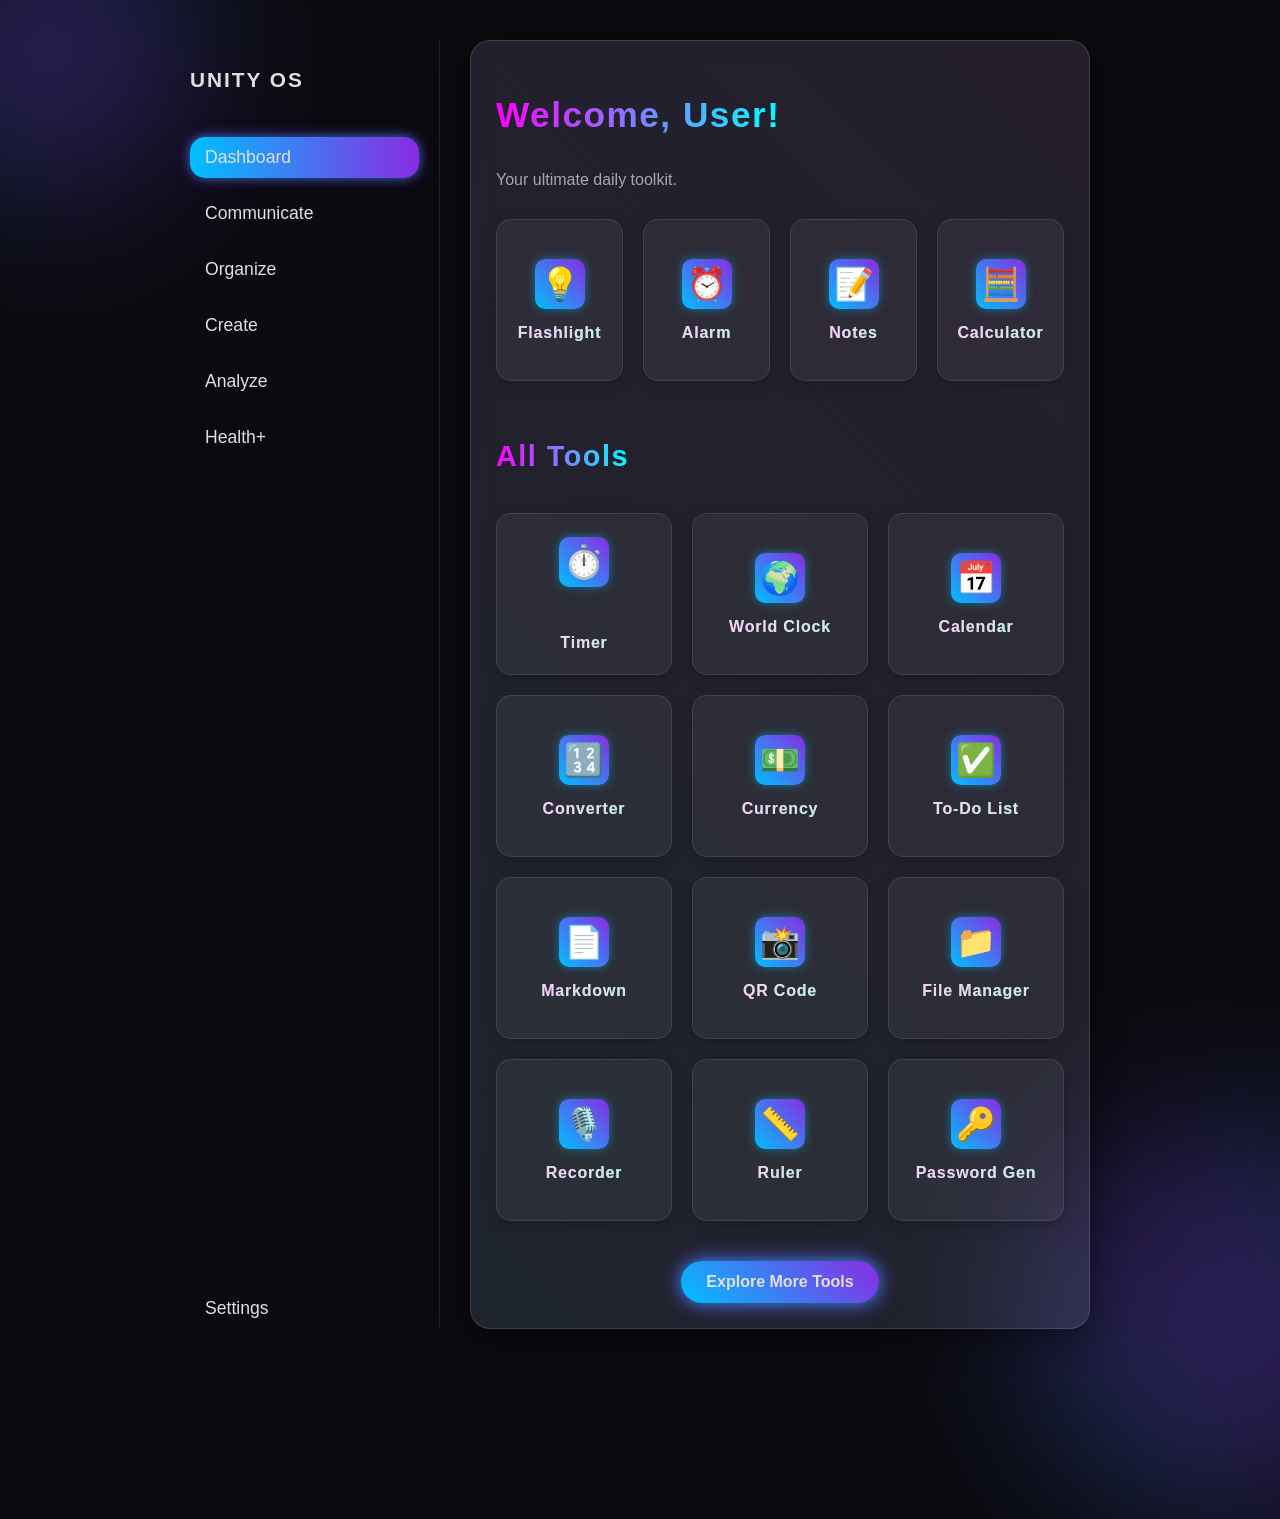
==== commit 9e0977f0: "Update index.html" ====
--- a/index.html
+++ b/index.html
@@ -3,125 +3,412 @@
 <head>
     <meta charset="UTF-8">
     <meta name="viewport" content="width=device-width, initial-scale=1.0">
-    <title>Futuristic Dashboard</title>
-    <link rel="stylesheet" href="styles.css">
-    <link href="https://fonts.googleapis.com/css2?family=Montserrat:wght@400;600;700&display=swap" rel="stylesheet">
+    <title>Futuristic UI Mockup</title>
+    <link href="https://fonts.googleapis.com/css2?family=Montserrat:wght@400;700&display=swap" rel="stylesheet">
+    <style>
+        :root {
+            --dark-bg: #0A0A0F;
+            --neon-blue: #00BFFF; /* A vibrant neon blue */
+            --neon-purple: #8A2BE2; /* A strong neon purple */
+            --gradient-start: #FF00FF; /* Magenta for gradients */
+            --gradient-end: #00FFFF; /* Cyan for gradients */
+            --glass-bg: rgba(255, 255, 255, 0.08); /* Semi-transparent for glassmorphism */
+            --glass-border: rgba(255, 255, 255, 0.15);
+            --text-light: #E0E0E0;
+            --text-heading: linear-gradient(90deg, var(--gradient-start), var(--gradient-end));
+            --card-glow-1: #00FFFF;
+            --card-glow-2: #FF00FF;
+        }
+
+        body {
+            font-family: 'Montserrat', sans-serif;
+            background: var(--dark-bg);
+            color: var(--text-light);
+            margin: 0;
+            display: flex;
+            justify-content: center;
+            align-items: flex-start; /* Align to top to better see scroll if content is long */
+            min-height: 100vh;
+            padding: 40px 20px;
+            overflow-x: hidden;
+            box-sizing: border-box;
+            position: relative;
+        }
+
+        /* Background animated glow lines */
+        body::before, body::after {
+            content: '';
+            position: absolute;
+            background: linear-gradient(45deg, var(--neon-blue), var(--neon-purple), var(--neon-blue));
+            animation: glowLine 10s infinite alternate;
+            filter: blur(80px);
+            opacity: 0.3;
+            z-index: 0;
+        }
+
+        body::before {
+            width: 300px;
+            height: 300px;
+            top: -100px;
+            left: -100px;
+            border-radius: 50%;
+        }
+
+        body::after {
+            width: 400px;
+            height: 400px;
+            bottom: -150px;
+            right: -150px;
+            border-radius: 50%;
+            animation-delay: 2s;
+        }
+
+        @keyframes glowLine {
+            0% { transform: translate(0, 0) scale(1); opacity: 0.3; }
+            50% { transform: translate(50px, 50px) scale(1.1); opacity: 0.4; }
+            100% { transform: translate(0, 0) scale(1); opacity: 0.3; }
+        }
+
+
+        .container {
+            width: 100%;
+            max-width: 900px;
+            z-index: 1; /* Ensure content is above background glow */
+            display: grid;
+            grid-template-columns: 1fr;
+            gap: 30px;
+        }
+
+        @media (min-width: 768px) {
+            .container {
+                grid-template-columns: 250px 1fr; /* Sidebar and main content */
+            }
+        }
+
+        /* Glassmorphism Panel */
+        .glass-panel {
+            background: var(--glass-bg);
+            border-radius: 20px;
+            border: 1px solid var(--glass-border);
+            backdrop-filter: blur(15px);
+            -webkit-backdrop-filter: blur(15px);
+            padding: 25px;
+            box-shadow: 0 8px 32px 0 rgba(0, 0, 0, 0.37);
+            position: relative;
+            overflow: hidden;
+        }
+
+        .glass-panel::before {
+            content: '';
+            position: absolute;
+            top: -50%;
+            left: -50%;
+            width: 200%;
+            height: 200%;
+            background: linear-gradient(45deg, rgba(0, 255, 255, 0.05), rgba(255, 0, 255, 0.05));
+            animation: rotateGlow 15s linear infinite;
+            pointer-events: none;
+            z-index: -1;
+        }
+
+        @keyframes rotateGlow {
+            0% { transform: rotate(0deg); }
+            100% { transform: rotate(360deg); }
+        }
+
+        h1, h2, h3, h4 {
+            font-family: 'Montserrat', sans-serif;
+            font-weight: 700;
+            letter-spacing: 1.5px;
+            margin-bottom: 20px;
+            background-clip: text;
+            -webkit-background-clip: text;
+            color: transparent;
+            background-image: var(--text-heading);
+            display: inline-block; /* Essential for text gradient */
+        }
+
+        h2 { font-size: 2.2em; }
+        h3 { font-size: 1.8em; }
+        h4 { font-size: 1.3em; }
+
+        /* Buttons */
+        .neon-button {
+            display: inline-flex;
+            align-items: center;
+            justify-content: center;
+            padding: 12px 25px;
+            border-radius: 50px; /* Pill shape */
+            background: linear-gradient(45deg, var(--neon-blue), var(--neon-purple));
+            color: var(--text-light);
+            font-size: 1em;
+            font-weight: 600;
+            text-decoration: none;
+            border: none;
+            cursor: pointer;
+            position: relative;
+            overflow: hidden;
+            outline: none;
+            box-shadow: 0 0 15px rgba(0, 191, 255, 0.7), 0 0 25px rgba(138, 43, 226, 0.7); /* Outer glow */
+            transition: all 0.3s ease;
+        }
+
+        .neon-button::before {
+            content: '';
+            position: absolute;
+            top: 2px;
+            left: 2px;
+            right: 2px;
+            bottom: 2px;
+            border-radius: 48px;
+            background: linear-gradient(45deg, var(--neon-blue), var(--neon-purple)); /* Inner gradient for depth */
+            filter: blur(8px); /* Soft inner shadow/glow */
+            opacity: 0.6;
+            transition: opacity 0.3s ease;
+            z-index: -1;
+        }
+
+        .neon-button:hover {
+            transform: translateY(-3px); /* Lift effect */
+            box-shadow: 0 0 20px rgba(0, 191, 255, 1), 0 0 35px rgba(138, 43, 226, 1); /* Intensify glow */
+        }
+
+        .neon-button:hover::before {
+            opacity: 0.8;
+        }
+
+        /* Sidebar Navigation */
+        .sidebar {
+            display: flex;
+            flex-direction: column;
+            gap: 15px;
+            padding-right: 20px;
+            border-right: 1px solid rgba(255, 255, 255, 0.1);
+        }
+
+        .sidebar-button {
+            background: none;
+            border: none;
+            color: var(--text-light);
+            font-size: 1.1em;
+            padding: 10px 15px;
+            border-radius: 15px;
+            text-align: left;
+            cursor: pointer;
+            transition: all 0.2s ease;
+            position: relative;
+            overflow: hidden;
+        }
+
+        .sidebar-button::before {
+            content: '';
+            position: absolute;
+            left: 0;
+            top: 0;
+            width: 100%;
+            height: 100%;
+            background: linear-gradient(90deg, rgba(0, 191, 255, 0.1), rgba(138, 43, 226, 0.1));
+            opacity: 0;
+            transition: opacity 0.2s ease;
+            z-index: 0;
+            border-radius: 15px;
+        }
+
+        .sidebar-button:hover::before {
+            opacity: 1;
+        }
+
+        .sidebar-button:focus {
+            outline: none;
+            box-shadow: 0 0 0 2px var(--neon-blue);
+        }
+
+        .sidebar-button.active {
+            background: linear-gradient(90deg, var(--neon-blue), var(--neon-purple));
+            box-shadow: 0 0 10px rgba(0, 191, 255, 0.5), 0 0 15px rgba(138, 43, 226, 0.5);
+        }
+
+        /* Tool Cards */
+        .tool-grid {
+            display: grid;
+            grid-template-columns: repeat(auto-fit, minmax(150px, 1fr));
+            gap: 20px;
+            margin-top: 20px;
+        }
+
+        .tool-card {
+            background: rgba(255, 255, 255, 0.05);
+            border-radius: 15px;
+            padding: 20px;
+            text-align: center;
+            position: relative;
+            overflow: hidden;
+            border: 1px solid rgba(255, 255, 255, 0.1);
+            box-shadow: 0 4px 15px rgba(0, 0, 0, 0.2);
+            transition: all 0.3s ease;
+            display: flex;
+            flex-direction: column;
+            align-items: center;
+            justify-content: center;
+            min-height: 120px;
+        }
+
+        .tool-card::before {
+            content: '';
+            position: absolute;
+            inset: 0;
+            border-radius: 15px;
+            padding: 1px; /* controls the thickness of the border */
+            background: linear-gradient(45deg, var(--card-glow-1), var(--card-glow-2));
+            -webkit-mask: linear-gradient(#fff 0 0) content-box, linear-gradient(#fff 0 0);
+            -webkit-mask-composite: xor;
+            mask-composite: exclude;
+            opacity: 0;
+            transition: opacity 0.3s ease;
+        }
+
+        .tool-card:hover {
+            transform: translateY(-5px);
+            box-shadow: 0 8px 25px rgba(0, 0, 0, 0.4), 0 0 20px var(--neon-blue), 0 0 30px var(--neon-purple);
+        }
+
+        .tool-card:hover::before {
+            opacity: 1;
+        }
+
+        .card-icon-placeholder {
+            width: 50px;
+            height: 50px;
+            background: linear-gradient(45deg, var(--neon-blue), var(--neon-purple));
+            border-radius: 10px;
+            margin-bottom: 15px;
+            display: flex;
+            justify-content: center;
+            align-items: center;
+            color: var(--text-light);
+            font-size: 2em;
+            box-shadow: 0 0 10px rgba(0, 191, 255, 0.5);
+        }
+
+        .tool-card h4 {
+            margin: 0;
+            font-size: 1em;
+            font-weight: 600;
+            letter-spacing: 0.8px;
+            color: var(--text-light); /* Override gradient for card titles */
+        }
+
+        /* Quick Tools Section */
+        .quick-tools {
+            grid-column: 1 / -1; /* Span full width on mobile */
+            display: grid;
+            grid-template-columns: repeat(auto-fit, minmax(120px, 1fr));
+            gap: 20px;
+            margin-bottom: 30px;
+        }
+        @media (min-width: 768px) {
+            .quick-tools {
+                grid-column: 2 / -1; /* Span main content area */
+            }
+        }
+    </style>
 </head>
 <body>
-    <div class="background-glows"></div> <!-- For animated background elements -->
-
     <div class="container">
         <!-- Sidebar -->
-        <aside class="sidebar">
-            <h1 class="logo">Unity OS</h1>
-            <nav>
-                <button class="nav-button active">Dashboard</button>
-                <button class="nav-button">Communicate</button>
-                <button class="nav-button">Organize</button>
-                <button class="nav-button">Create</button>
-                <button class="nav-button">Health+</button>
-                <button class="nav-button">Settings</button>
-            </nav>
-        </aside>
-
-        <!-- Main Content Area (Glass Panel) -->
-        <main class="main-content glass-panel">
-            <header class="dashboard-header">
-                <p class="welcome-text">Welcome, User!</p>
-                <h2 class="greeting-text">Hello!</h2>
-                <p class="date-time">Friday, April 19, 2024, 02:35:47 PM</p>
-                <p class="tagline">Your ultimate daily toolkit.</p>
-            </header>
-
-            <!-- Quick Tools Section -->
-            <section class="quick-tools-section">
-                <h3>Quick Tools</h3>
-                <div class="tool-grid">
-                    <div class="tool-card timer-card">
-                        <h4>Countdown Timer</h4>
-                        <div class="timer-display">00:00</div>
-                        <div class="timer-controls">
-                            <button>Start</button>
-                            <button>Reset</button>
-                        </div>
-                        <div class="timer-add-time">
-                            <button>+30s</button>
-                            <button>+1m</button>
-                            <button>+5m</button>
-                        </div>
-                    </div>
-                    <div class="tool-card">
-                        <span class="icon">⏰</span>
-                        <h4>Alarm</h4>
-                    </div>
-                    <div class="tool-card">
-                        <span class="icon">📝</span>
-                        <h4>Notes</h4>
-                    </div>
-                    <div class="tool-card">
-                        <span class="icon">🧮</span>
-                        <h4>Calculator</h4>
-                    </div>
-                    <div class="tool-card">
-                        <img src="path/to/gemini-logo.png" alt="Google Gemini">
-                        <h4>Google Gemini</h4>
-                    </div>
-                    <div class="tool-card">
-                        <img src="path/to/chatgpt-logo.png" alt="ChatGPT">
-                        <h4>ChatGPT</h4>
-                    </div>
-                </div>
-            </section>
-
-            <!-- All Tools Section -->
-            <section class="all-tools-section">
-                <h3>All Tools</h3>
-                <div class="tool-grid">
-                    <div class="tool-card">
-                        <span class="icon">🌍</span>
-                        <h4>World Clock</h4>
-                    </div>
-                    <div class="tool-card">
-                        <span class="icon">📅</span>
-                        <h4>Calendar</h4>
-                    </div>
-                    <div class="tool-card">
-                        <span class="icon">✅</span>
-                        <h4>To-Do List</h4>
-                    </div>
-                    <div class="tool-card">
-                        <span class="icon">📁</span>
-                        <h4>File Sharing</h4>
-                    </div>
-                    <div class="tool-card">
-                        <span class="icon">🎮</span>
-                        <h4>Games</h4>
-                    </div>
-                    <div class="tool-card">
-                        <span class="icon">🎙️</span>
-                        <h4>Voice Recorder</h4>
-                    </div>
-                    <div class="tool-card">
-                        <span class="icon">🗣️</span>
-                        <h4>Voice Sharing</h4>
-                    </div>
-                     <div class="tool-card">
-                        <span class="icon">📏</span>
-                        <h4>Ruler</h4>
-                    </div>
-                     <div class="tool-card">
-                        <span class="icon">🔑</span>
-                        <h4>Password Gen</h4>
-                    </div>
-                    <!-- Add more tool cards as needed -->
-                </div>
-            </section>
-
-            <button class="explore-button">Explore More Tools</button>
-        </main>
+        <div class="sidebar">
+            <h4 style="background-image: none; color: var(--text-light); text-transform: uppercase; margin-bottom: 30px; letter-spacing: 2px;">Unity OS</h4>
+            <button class="sidebar-button active">Dashboard</button>
+            <button class="sidebar-button">Communicate</button>
+            <button class="sidebar-button">Organize</button>
+            <button class="sidebar-button">Create</button>
+            <button class="sidebar-button">Analyze</button>
+            <button class="sidebar-button">Health+</button>
+            <div style="flex-grow: 1;"></div> <!-- Spacer -->
+            <button class="sidebar-button">Settings</button>
+        </div>
+
+        <!-- Main Content Area (Glassmorphism Panel) -->
+        <div class="glass-panel">
+            <h2>Welcome, User!</h2>
+            <p style="opacity: 0.7; margin-bottom: 30px;">Your ultimate daily toolkit.</p>
+
+            <div class="quick-tools">
+                <div class="tool-card">
+                    <div class="card-icon-placeholder">💡</div>
+                    <h4>Flashlight</h4>
+                </div>
+                <div class="tool-card">
+                    <div class="card-icon-placeholder">⏰</div>
+                    <h4>Alarm</h4>
+                </div>
+                <div class="tool-card">
+                    <div class="card-icon-placeholder">📝</div>
+                    <h4>Notes</h4>
+                </div>
+                <div class="tool-card">
+                    <div class="card-icon-placeholder">🧮</div>
+                    <h4>Calculator</h4>
+                </div>
+            </div>
+
+            <h3>All Tools</h3>
+            <div class="tool-grid">
+                <div class="tool-card">
+                    <div class="card-icon-placeholder">⏱️</div>
+                    <p id="currentTime"></p>
+                    <h4>Timer</h4>
+                </div>
+                <div class="tool-card">
+                    <div class="card-icon-placeholder">🌍</div>
+                    <h4>World Clock</h4>
+                </div>
+                <div class="tool-card">
+                    <div class="card-icon-placeholder">📅</div>
+                    <h4>Calendar</h4>
+                </div>
+                <div class="tool-card">
+                    <div class="card-icon-placeholder">🔢</div>
+                    <h4>Converter</h4>
+                </div>
+                <div class="tool-card">
+                    <div class="card-icon-placeholder">💵</div>
+                    <h4>Currency</h4>
+                </div>
+                <div class="tool-card">
+                    <div class="card-icon-placeholder">✅</div>
+                    <h4>To-Do List</h4>
+                </div>
+                <div class="tool-card">
+                    <div class="card-icon-placeholder">📄</div>
+                    <h4>Markdown</h4>
+                </div>
+                <div class="tool-card">
+                    <div class="card-icon-placeholder">📸</div>
+                    <h4>QR Code</h4>
+                </div>
+                <div class="tool-card">
+                    <div class="card-icon-placeholder">📁</div>
+                    <h4>File Manager</h4>
+                </div>
+                <div class="tool-card">
+                    <div class="card-icon-placeholder">🎙️</div>
+                    <h4>Recorder</h4>
+                </div>
+                <div class="tool-card">
+                    <div class="card-icon-placeholder">📏</div>
+                    <h4>Ruler</h4>
+                </div>
+                <div class="tool-card">
+                    <div class="card-icon-placeholder">🔑</div>
+                    <h4>Password Gen</h4>
+                </div>
+            </div>
+
+            <div style="text-align: center; margin-top: 40px;">
+                <a href="#" class="neon-button">Explore More Tools</a>
+            </div>
+        </div>
     </div>
-
-    <!-- You'd add JavaScript here for interactivity like the timer -->
-    <script src="script.js"></script>
 </body>
 </html>
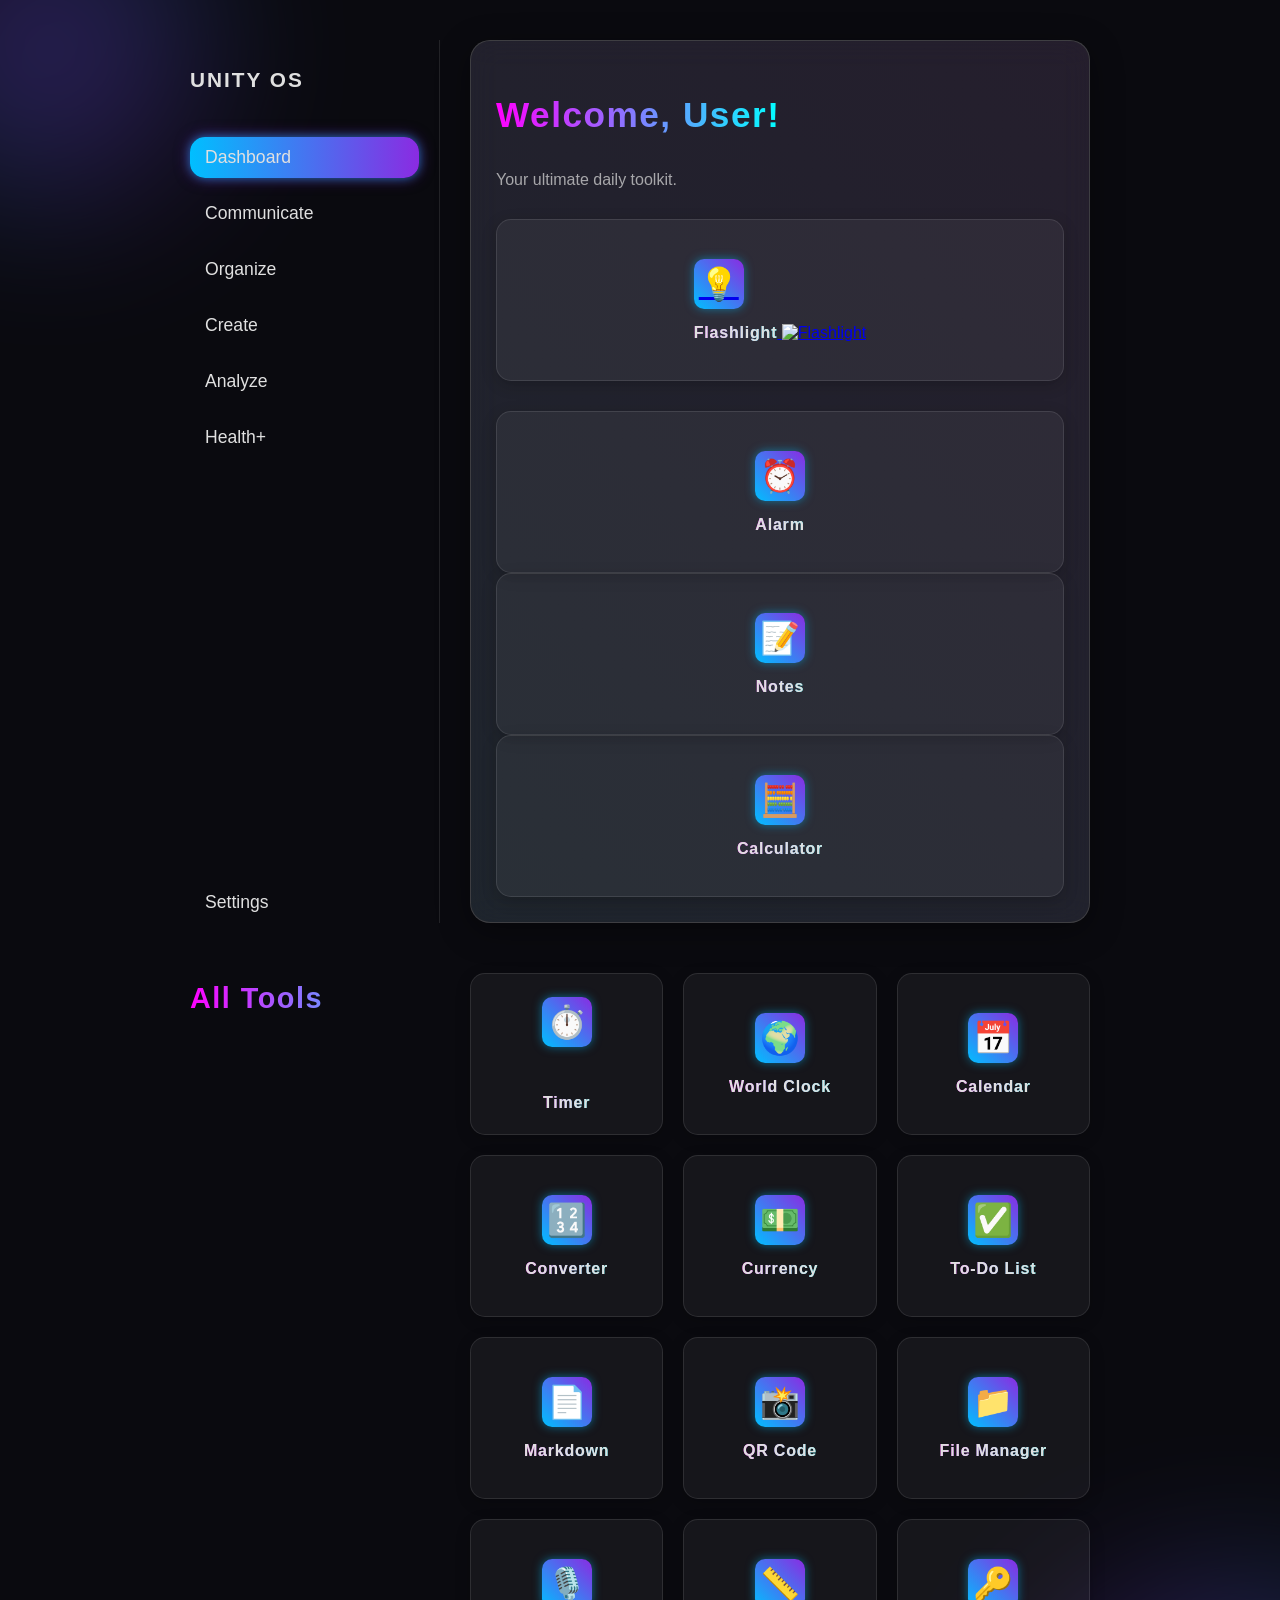
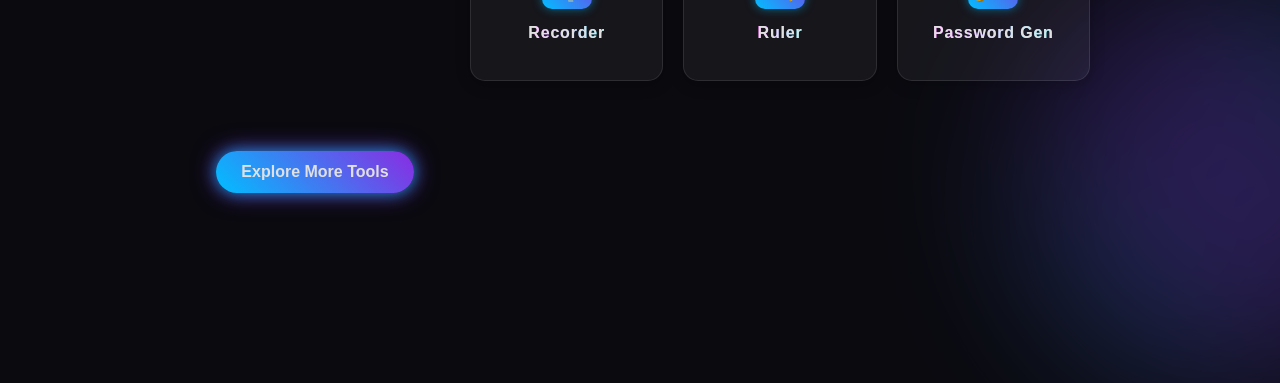
==== commit 454bc547: "Update index.html" ====
--- a/index.html
+++ b/index.html
@@ -334,10 +334,15 @@
             <p style="opacity: 0.7; margin-bottom: 30px;">Your ultimate daily toolkit.</p>
 
             <div class="quick-tools">
-                <div class="tool-card">
-                    <div class="card-icon-placeholder">💡</div>
-                    <h4>Flashlight</h4>
-                </div>
+  <div class="tool-card">
+    <a href="https://example.com" target="_blank" class="tool-link">
+      <div class="card-icon-placeholder">💡</div>
+      <h4>Flashlight</h4>
+      <img src="https://upload.wikimedia.org/wikipedia/commons/3/33/Flashlight_icon.png" alt="Flashlight" width="80">
+    </a>
+  </div>
+</div>
+
                 <div class="tool-card">
                     <div class="card-icon-placeholder">⏰</div>
                     <h4>Alarm</h4>
@@ -412,3 +417,4 @@
     </div>
 </body>
 </html>
+
